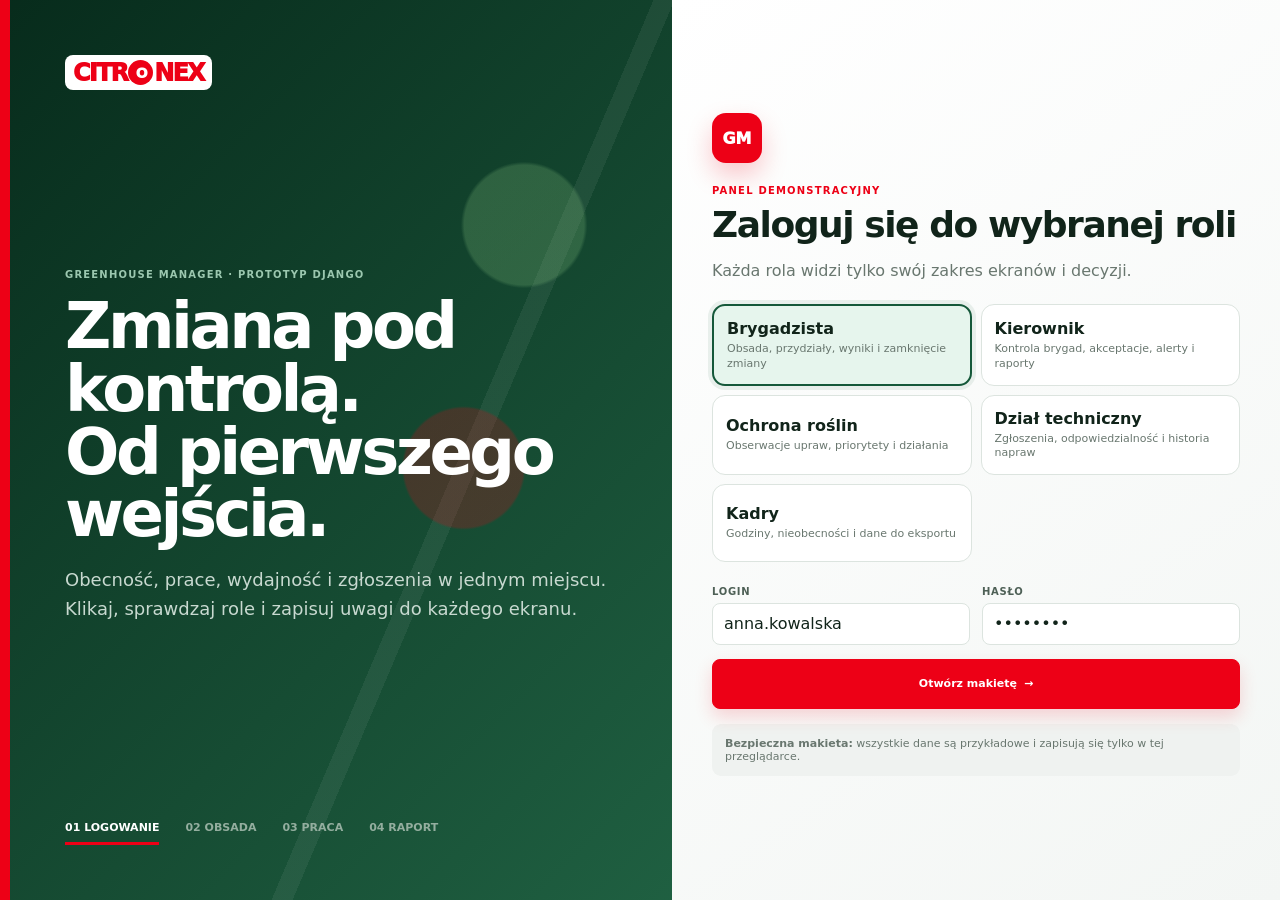
==== docs/index.html @ da749d0c "Create Django Greenhouse Manager prototype" ====
<!doctype html>
<html lang="pl">
<head>
  <meta charset="utf-8">
  <meta name="viewport" content="width=device-width, initial-scale=1">
  <meta name="description" content="Klikalna makieta aplikacji Greenhouse Manager przygotowana jako projekt Django.">
  <meta property="og:title" content="Greenhouse Manager · prototyp Django">
  <meta property="og:description" content="Klikalna makieta procesu zmiany">
  <meta property="og:image" content="og.png">
  <title>Greenhouse Manager · prototyp Django</title>
  <link rel="stylesheet" href="styles.css">
</head>
<body>
  <div id="prototype-app" data-initial-screen="login"></div>
  <noscript>Do obsługi klikalnej makiety potrzebny jest JavaScript.</noscript>
  <script src="app.js"></script>
</body>
</html>
---- docs/styles.css ----
:root{--red:#ed0016;--red2:#b90012;--green:#073522;--green2:#15583a;--mint:#e6f5ed;--cream:#f5f2eb;--white:#fff;--ink:#11241a;--muted:#69776f;--line:#dce4df;--amber:#efa61b;--blue:#3a7bd5;--shadow:0 18px 50px rgba(8,43,26,.12)}
*{box-sizing:border-box}html{background:var(--cream);scroll-behavior:smooth}body{margin:0;color:var(--ink);background:var(--cream);font-family:Inter,ui-sans-serif,system-ui,-apple-system,"Segoe UI",Arial,sans-serif}button,input,select,textarea{font:inherit}button{cursor:pointer}button:disabled{cursor:not-allowed;opacity:.45}a{color:inherit}.hidden{display:none!important}
.brand{display:flex;align-items:center;width:max-content;padding:5px 8px;color:var(--red);background:#fff;border-radius:8px;font-size:24px;font-weight:950;letter-spacing:-1.8px;line-height:1}.brand i{display:grid;place-items:center;width:25px;height:25px;margin:0 1px;color:#fff;background:var(--red);border-radius:50%;font-size:14px;font-style:normal}.kicker{display:block;color:var(--red);font-size:10px;font-weight:900;letter-spacing:.12em;text-transform:uppercase}.kicker.light{color:#9bc7af}.muted{color:var(--muted)}
.login{min-height:100vh;display:grid;grid-template-columns:1.05fr .95fr;background:#fff}.login-visual{position:relative;min-height:100vh;padding:55px 65px;display:flex;flex-direction:column;justify-content:space-between;overflow:hidden;color:#fff;background:linear-gradient(135deg,rgba(2,39,23,.98),rgba(12,82,49,.92))}.login-visual:before{content:"";position:absolute;inset:0;background:radial-gradient(circle at 78% 25%,rgba(149,211,138,.22) 0 7%,transparent 7.4%),radial-gradient(circle at 69% 52%,rgba(237,0,22,.22) 0 9%,transparent 9.4%),linear-gradient(113deg,transparent 62%,rgba(255,255,255,.06) 62% 64%,transparent 64%)}.login-visual:after{content:"";position:absolute;inset:0 auto 0 0;width:10px;background:var(--red)}.login-visual>*{position:relative}.login-copy h1{margin:15px 0 20px;font-size:clamp(50px,5vw,78px);line-height:.98;letter-spacing:-.055em}.login-copy p{max-width:650px;color:#c8d9d0;font-size:18px;line-height:1.6}.login-flow{display:flex;gap:26px;color:#94ae9f;font-size:11px;font-weight:800;text-transform:uppercase}.login-flow b{padding-bottom:8px;color:#fff;border-bottom:3px solid var(--red)}.login-form-side{display:grid;place-items:center;padding:40px;background:linear-gradient(145deg,#fff,#f3f6f4)}.login-card{width:min(660px,100%)}.app-mark{display:grid;place-items:center;width:50px;height:50px;margin-bottom:22px;color:#fff;background:var(--red);border-radius:14px;font-weight:950;box-shadow:0 12px 26px rgba(237,0,22,.22)}.login-card h2{margin:8px 0;font-size:36px;letter-spacing:-.04em}.role-grid{display:grid;grid-template-columns:1fr 1fr;gap:9px;margin:24px 0}.role-card{min-height:78px;padding:13px;text-align:left;color:var(--ink);background:#fff;border:1px solid var(--line);border-radius:13px}.role-card strong,.role-card small{display:block}.role-card small{margin-top:4px;color:var(--muted);font-size:11px;line-height:1.3}.role-card.selected{background:var(--mint);border:2px solid var(--green2);box-shadow:0 0 0 4px rgba(21,88,58,.08)}.credentials{display:grid;grid-template-columns:1fr 1fr;gap:12px}.demo-note{margin-top:15px;padding:13px;color:var(--muted);background:#eff2f0;border-radius:9px;font-size:11px}
.field{display:block}.field>span{display:block;margin-bottom:6px;color:#4e6056;font-size:10px;font-weight:850;letter-spacing:.07em;text-transform:uppercase}input,select,textarea{width:100%;min-height:42px;padding:0 11px;color:var(--ink);background:#fff;border:1px solid var(--line);border-radius:8px;outline:none}textarea{min-height:88px;padding-top:10px;resize:vertical}input:focus,select:focus,textarea:focus{border-color:var(--green2);box-shadow:0 0 0 3px rgba(21,88,58,.1)}.primary,.secondary,.ghost{min-height:40px;padding:0 15px;display:inline-flex;align-items:center;justify-content:center;gap:7px;border-radius:8px;font-size:11px;font-weight:850}.primary{color:#fff;background:var(--red);border:1px solid var(--red);box-shadow:0 8px 18px rgba(237,0,22,.16)}.primary:hover{background:var(--red2)}.secondary{color:var(--ink);background:#fff;border:1px solid var(--line)}.ghost{color:var(--ink);background:#f3f6f4;border:1px solid var(--line)}.wide{width:100%}.login-submit{min-height:50px;margin-top:14px}
.shell{min-height:100vh;display:grid;grid-template-columns:236px 1fr;padding-bottom:132px}.sidebar{position:fixed;z-index:20;inset:0 auto 0 0;width:236px;padding:27px 19px 20px;display:flex;flex-direction:column;color:#dceae3;background:var(--green)}.brand-sub{margin:7px 4px 27px;color:#81a38f;font-size:8px;font-weight:850;letter-spacing:.11em}.nav{display:flex;flex-direction:column;gap:4px}.nav button{width:100%;padding:11px 12px;display:flex;align-items:center;gap:11px;color:#d2e0d8;background:transparent;border:0;border-radius:8px;text-align:left;font-size:12px;font-weight:700}.nav button i{display:grid;place-items:center;width:22px;font-style:normal;font-size:15px}.nav button:hover{background:rgba(255,255,255,.07)}.nav button.active{color:#fff;background:var(--red);box-shadow:0 8px 20px rgba(237,0,22,.2)}.role-switch{margin-top:auto;padding-top:17px;border-top:1px solid rgba(255,255,255,.1)}.role-switch select{margin-top:7px;color:#fff;background:#174c34;border-color:#2a674d}.user{margin-top:12px;padding:8px 2px;display:grid;grid-template-columns:auto 1fr auto;gap:9px;align-items:center;color:#fff;background:transparent;border:0;text-align:left}.avatar{display:grid;place-items:center;width:32px;height:32px;color:#fff;background:var(--red);border-radius:9px;font-size:9px;font-weight:900}.user b,.user small{display:block}.user b{font-size:10px}.user small{margin-top:2px;color:#87a794;font-size:8px}.workspace{grid-column:2;min-width:0}.topbar{position:sticky;z-index:12;top:0;height:67px;padding:0 4vw;display:flex;align-items:center;justify-content:space-between;background:rgba(255,255,255,.95);border-bottom:1px solid var(--line);backdrop-filter:blur(12px)}.shift-info span,.shift-info b{display:block}.shift-info span{color:#849189;font-size:8px;font-weight:850;letter-spacing:.12em}.shift-info b{margin-top:3px;font-size:11px}.top-actions{display:flex;align-items:center;gap:10px}.review-toggle{padding:8px 10px;color:#174d34;background:#e5f3eb;border:1px solid #bdd8c9;border-radius:8px;font-size:10px;font-weight:800}.state-pill{padding:7px 10px;color:#176c48;background:#dff5e9;border-radius:999px;font-size:8px;font-weight:950}.state-pill.closed{color:#fff;background:var(--green)}.content{width:min(1240px,calc(100% - 7vw));margin:0 auto;padding:31px 0 42px}.page-head{min-height:86px;margin-bottom:22px;display:flex;align-items:flex-start;justify-content:space-between;gap:20px}.page-head h1{margin:6px 0 4px;font-size:32px;line-height:1.1;letter-spacing:-.04em}.page-head p{margin:0;color:var(--muted);font-size:13px}.head-action{margin-top:8px}.surface{background:#fff;border:1px solid var(--line);border-radius:14px;box-shadow:0 8px 24px rgba(15,53,34,.04)}
.hero{position:relative;min-height:230px;padding:33px;display:flex;align-items:center;justify-content:space-between;overflow:hidden;color:#fff;background:linear-gradient(115deg,#0a412b,#1b6341);border-radius:19px;box-shadow:var(--shadow)}.hero:before{content:"";position:absolute;inset:0;background:radial-gradient(circle at 83% 28%,rgba(144,205,132,.24) 0 6%,transparent 6.5%),radial-gradient(circle at 73% 57%,rgba(237,0,22,.18) 0 8%,transparent 8.5%),linear-gradient(112deg,transparent 60%,rgba(255,255,255,.06) 60% 63%,transparent 63%)}.hero>*{position:relative}.hero h2{margin:8px 0 4px;font-size:35px;line-height:1.05;letter-spacing:-.045em}.hero p{margin:0;color:#b6d1c2;font-size:12px}.hero-buttons{display:flex;gap:8px;margin-top:20px}.hero-score{width:210px;padding:23px;background:rgba(0,0,0,.2);border:1px solid rgba(255,255,255,.12);border-radius:15px}.hero-score span,.hero-score b,.hero-score small{display:block}.hero-score span,.hero-score small{color:#a4c0b1;font-size:8px}.hero-score b{margin:8px 0 3px;font-size:32px}.progress{height:5px;margin-top:16px;overflow:hidden;background:rgba(255,255,255,.15);border-radius:99px}.progress i{display:block;height:100%;background:var(--red);border-radius:99px}.metrics{display:grid;grid-template-columns:repeat(4,1fr);gap:12px;margin:15px 0}.metric{min-height:112px;padding:16px;display:flex;justify-content:space-between}.metric span,.metric b,.metric small{display:block}.metric span{color:#64736b;font-size:9px;font-weight:750}.metric b{margin:11px 0 3px;font-size:25px}.metric small{color:#8b9690;font-size:8px}.metric i{display:grid;place-items:center;width:33px;height:33px;color:var(--green2);background:var(--mint);border-radius:9px;font-style:normal;font-weight:900}.metric.red i{color:var(--red);background:#ffeaec}.metric.amber i{color:#a66900;background:#fff0d2}.metric.blue i{color:var(--blue);background:#e8f1ff}.two-col{display:grid;grid-template-columns:1.65fr 1fr;gap:14px}.card-pad{padding:21px}.card-pad h3{margin:5px 0 15px;font-size:17px}.quick-grid{display:grid;grid-template-columns:1fr 1fr;gap:8px}.quick-grid button{padding:12px;display:grid;grid-template-columns:auto 1fr auto;gap:9px;align-items:center;color:var(--ink);background:#fafcfb;border:1px solid var(--line);border-radius:9px;text-align:left}.quick-grid button:hover{background:var(--mint);border-color:#9fc5b0}.quick-grid i{display:grid;place-items:center;width:29px;height:29px;color:var(--red);background:#ffecef;border-radius:8px;font-style:normal}.quick-grid b,.quick-grid small{display:block}.quick-grid b{font-size:10px}.quick-grid small{margin-top:3px;color:var(--muted);font-size:8px}.events{display:flex;flex-direction:column}.event{padding:12px 0;display:flex;gap:9px;border-bottom:1px solid #edf1ef}.event:last-child{border:0}.dot{flex:0 0 auto;width:7px;height:7px;margin-top:4px;border-radius:50%;background:var(--green2)}.dot.red{background:var(--red)}.dot.amber{background:var(--amber)}.event b,.event small{display:block}.event b{font-size:10px}.event small{margin-top:3px;color:var(--muted);font-size:8px}
.warning,.success{margin-bottom:13px;padding:12px 14px;display:flex;align-items:center;gap:9px;border-radius:9px;font-size:11px}.warning{color:#7d3f00;background:#fff2dd;border:1px solid #f0d09b}.success{color:#155e3e;background:#e3f5eb;border:1px solid #b9dcc9}.warning i,.success i{display:grid;place-items:center;width:24px;height:24px;color:#fff;border-radius:50%;font-style:normal;font-weight:900}.warning i{background:var(--amber)}.success i{background:var(--green2)}.warning p,.success p{margin:0;flex:1}.toolbar{padding:13px;display:flex;justify-content:space-between;gap:14px;border-bottom:1px solid var(--line)}.tabs{display:flex;gap:5px}.tabs button{padding:8px 10px;color:#58675f;background:#f4f7f5;border:0;border-radius:7px;font-size:9px}.tabs button.active{color:#fff;background:var(--green)}.search{width:230px;min-height:35px}.table-wrap{overflow-x:auto}.table{min-width:790px}.tr{min-height:52px;padding:7px 13px;display:grid;grid-template-columns:1.35fr 1fr .7fr .7fr .65fr 1.1fr;gap:9px;align-items:center;border-bottom:1px solid #edf1ef;font-size:10px}.tr.head{min-height:36px;color:#7b8981;background:#f8faf9;font-size:7px;font-weight:900;letter-spacing:.07em;text-transform:uppercase}.tr.attention{background:#fff8ed}.tr input,.tr select{min-height:33px;padding:0 7px;font-size:9px}.person{display:flex;align-items:center;gap:8px;min-width:0}.person .avatar{flex:0 0 auto;width:29px;height:29px;color:#176d48;background:#dff2e8}.person b,.person small{display:block;white-space:nowrap;overflow:hidden;text-overflow:ellipsis}.person small{color:#829088;font-size:7px}.table-foot{padding:12px 13px;display:flex;align-items:center;justify-content:space-between;color:var(--muted);font-size:9px}
.compact{display:grid;grid-template-columns:repeat(4,1fr);margin-bottom:14px}.compact div{padding:13px 16px;border-right:1px solid var(--line)}.compact div:last-child{border:0}.compact span,.compact b{display:block}.compact span{color:#819088;font-size:8px}.compact b{margin-top:5px;font-size:13px}.task-grid,.ticket-grid{display:grid;grid-template-columns:repeat(3,1fr);gap:13px}.task,.ticket{min-height:250px;padding:17px}.task-top,.ticket-top{display:flex;align-items:center;justify-content:space-between}.chip{padding:5px 7px;color:#176d48;background:#e1f4ea;border-radius:999px;font-size:7px;font-weight:900;text-transform:uppercase}.chip.done{color:#2766a4;background:#e7f1ff}.task-top small,.ticket-top small{color:#7b8981;font-size:8px}.task h3,.ticket h3{margin:16px 0 3px;font-size:16px}.task>p,.ticket>p{margin:0;color:var(--muted);font-size:9px}.people{display:flex;align-items:center;margin:17px 0}.people .avatar{width:28px;height:28px;margin-right:-7px;color:#176d48;background:#dff2e8;border:3px solid #fff;border-radius:50%}.people small{margin-left:12px;color:var(--muted)}.task-result{margin-top:16px}.task-result>div:first-child{display:flex;justify-content:space-between;font-size:8px}.task-result .bar{height:5px;margin-top:7px;overflow:hidden;background:#e7ece9;border-radius:99px}.task-result .bar i{display:block;height:100%;background:var(--green2)}.task-actions{margin-top:18px;display:flex;justify-content:flex-end;gap:7px}.saved{margin-top:19px;color:var(--green2);font-size:9px;font-weight:850;text-align:right}
.product-hero{min-height:150px;padding:23px 60px;display:grid;grid-template-columns:1fr auto 1fr;align-items:center;gap:45px;color:#fff;background:linear-gradient(115deg,var(--green),#1c6541);border-radius:15px;text-align:center}.product-hero span,.product-hero b,.product-hero small{display:block}.product-hero span,.product-hero small{color:#a5c3b3;font-size:8px}.product-hero b{margin:6px 0 3px;font-size:26px}.ring{position:relative;width:92px;height:92px;display:grid;place-items:center;background:conic-gradient(#ff4051 0 88%,rgba(255,255,255,.17) 88%);border-radius:50%}.ring:before{content:"";position:absolute;width:68px;height:68px;background:#174d34;border-radius:50%}.ring b{position:relative;font-size:14px}.formulas{margin:14px 0;padding:17px;display:grid;grid-template-columns:1fr 1fr 1fr;gap:11px}.formula{padding:13px;background:#f3f8f5;border:1px solid #dde9e2;border-radius:9px}.formula span,.formula b,.formula small{display:block}.formula span{color:var(--green2);font-size:8px;font-weight:850}.formula b{margin:5px 0;font-size:13px}.formula small{color:var(--muted);font-size:7px}.ranking{padding:20px}.rank-row{min-height:55px;display:grid;grid-template-columns:32px 1.4fr 1fr 1.7fr 48px;gap:11px;align-items:center;border-top:1px solid #edf1ef;font-size:9px}.rank-row .bar{position:relative;height:6px;background:#e8edea;border-radius:99px}.rank-row .bar i{position:absolute;inset:0 auto 0 0;background:var(--green2);border-radius:99px}.rank-row>strong{padding:6px;color:#fff;background:var(--green2);border-radius:6px;text-align:center}
.crop-layout{display:grid;grid-template-columns:2fr .8fr;gap:14px}.crop-map,.crop-detail{padding:21px}.section-title{display:flex;align-items:flex-start;justify-content:space-between}.section-title h3{margin:5px 0 14px}.legend{color:#7b8981;font-size:7px}.rows{display:grid;grid-template-columns:repeat(6,1fr);gap:8px;padding:14px;background:#edf4f0;border-radius:12px}.row{aspect-ratio:1.25;display:flex;flex-direction:column;align-items:center;justify-content:center;color:#526158;background:#fff;border:1px solid #e0e7e3;border-radius:8px}.row small{margin-top:4px;font-size:7px}.row.medium{color:#8a5400;background:#fff7e7;border-color:#efd29a}.row.high{color:#a50011;background:#ffeff1;border-color:#efacb3}.row.selected{outline:3px solid rgba(21,88,58,.16);border-color:var(--green2)}.crop-detail h2{margin:6px 0 12px;font-size:42px}.crop-detail p{min-height:60px;color:var(--muted);font-size:10px;line-height:1.5}.severity{display:inline-block;padding:5px 7px;color:#a50011;background:#ffe5e8;border-radius:999px;font-size:7px;font-weight:900}.severity.medium{color:#895100;background:#ffefcf}.severity.watch{color:#716000;background:#fff7c9}
.ticket{border-top:4px solid var(--amber)}.ticket.critical{border-top-color:var(--red)}.ticket.high{border-top-color:#e67b00}.ticket-top span{color:#9c5900;font-size:7px;font-weight:900;text-transform:uppercase}.ticket.critical .ticket-top span{color:var(--red)}.ticket-owner{margin:22px 0 11px;display:flex;align-items:center;gap:8px}.ticket-owner .avatar{color:var(--green2);background:#dff2e8}.ticket-owner b,.ticket-owner small{display:block}.ticket-owner small{color:var(--muted);font-size:7px}.ticket-owner b{font-size:9px}.ticket select{min-height:36px;font-size:9px}.flow-note{margin-top:14px;padding:17px 20px;display:grid;grid-template-columns:auto 1fr auto auto 1fr;gap:12px;align-items:center;color:#fff;background:var(--green);border-radius:12px}.flow-note>i{display:grid;place-items:center;width:28px;height:28px;background:var(--red);border-radius:50%;font-style:normal;font-weight:900}.flow-note b,.flow-note small{display:block}.flow-note b{font-size:10px}.flow-note small{margin-top:2px;color:#9fbead;font-size:8px}.flow-note>span{color:#8cac9b}
.reports{display:grid;grid-template-columns:1.7fr 1fr;gap:14px}.breakdown,.report-types,.audit{padding:20px}.break-row{min-height:40px;display:grid;grid-template-columns:130px 1fr 62px;gap:11px;align-items:center;font-size:9px}.break-row .bar{height:7px;background:#e8edea;border-radius:99px;overflow:hidden}.break-row .bar i{display:block;height:100%;background:var(--green2)}.break-row b{text-align:right}.report-types button{width:100%;padding:10px;display:flex;gap:9px;color:var(--ink);background:transparent;border:0;border-radius:8px;text-align:left}.report-types button.active{color:#146843;background:#e3f5eb}.report-types b,.report-types small{display:block}.report-types b{font-size:9px}.report-types small{margin-top:2px;color:var(--muted);font-size:7px}.audit{margin-top:14px}.audit .tr{grid-template-columns:1fr 1fr 1fr 1.5fr;min-width:700px}
.journey{position:fixed;z-index:15;left:236px;right:0;bottom:72px;min-height:60px;padding:7px 3vw;display:grid;grid-template-columns:90px 1fr 90px;gap:14px;align-items:center;background:rgba(255,255,255,.97);border-top:1px solid var(--line);backdrop-filter:blur(12px)}.journey>button{color:#536259;background:transparent;border:0;font-size:9px;font-weight:850}.steps{display:flex;justify-content:center}.steps button{position:relative;flex:1;display:flex;flex-direction:column;align-items:center;color:#819088;background:transparent;border:0}.steps button:after{content:"";position:absolute;left:calc(50% + 13px);right:calc(-50% + 13px);top:10px;height:2px;background:#dce4df}.steps button:last-child:after{display:none}.steps i{position:relative;z-index:1;display:grid;place-items:center;width:22px;height:22px;background:#edf1ef;border-radius:50%;font-size:7px;font-style:normal}.steps small{margin-top:3px;font-size:7px}.steps button.done i{color:#fff;background:var(--green2)}.steps button.done:after{background:var(--green2)}.steps button.active{color:var(--red)}.steps button.active i{color:#fff;background:var(--red)}
.review-bar{position:fixed;z-index:30;left:0;right:0;bottom:0;min-height:72px;padding:9px 18px;display:grid;grid-template-columns:245px 1fr auto auto auto;gap:9px;align-items:center;color:#fff;background:#112a1d;box-shadow:0 -10px 30px rgba(5,28,16,.18)}.review-context{display:flex;gap:9px;align-items:center}.review-context i{color:#4bd08a;font-style:normal}.review-context b,.review-context small{display:block}.review-context b{font-size:10px}.review-context small{margin-top:2px;color:#8daa9a;font-size:7px}.review-bar input{min-height:38px;color:#fff;background:#1b3b29;border-color:#31543f}.review-bar input::placeholder{color:#87a494}.review-bar button{min-height:38px;padding:0 12px;border-radius:8px;font-size:9px;font-weight:850}.fit{color:#115736;background:#daf4e6;border:1px solid #91d8b4}.change{color:#7c4100;background:#ffecd1;border:1px solid #e4b970}.feedback-open{color:#fff;background:#31533f;border:1px solid #466b56}.feedback-open b{display:inline-grid;place-items:center;min-width:19px;height:19px;margin-left:4px;color:#fff;background:var(--red);border-radius:99px}
.modal-backdrop,.drawer-backdrop{position:fixed;z-index:60;inset:0;display:grid;place-items:center;padding:20px;background:rgba(3,24,14,.68);backdrop-filter:blur(4px)}.modal{width:min(560px,100%);padding:24px;background:#fff;border-radius:17px;box-shadow:0 30px 90px rgba(0,0,0,.28)}.modal-head{display:flex;align-items:flex-start;justify-content:space-between}.modal-head h2{margin:5px 0 0;font-size:24px;letter-spacing:-.035em}.icon-btn{display:grid;place-items:center;width:34px;height:34px;color:#56665d;background:#f1f4f2;border:1px solid var(--line);border-radius:9px;font-size:21px}.modal form{margin-top:20px;display:flex;flex-direction:column;gap:15px}.form-2{display:grid;grid-template-columns:1fr 1fr;gap:12px}.modal-actions{margin-top:5px;display:flex;justify-content:flex-end;gap:7px}.hint{padding:11px;display:flex;gap:9px;align-items:center;color:#225c40;background:#e7f5ed;border-radius:8px;font-size:10px}.checklist{margin:20px 0;display:flex;flex-direction:column;gap:7px}.check{padding:11px;display:grid;grid-template-columns:auto 1fr auto;gap:9px;align-items:center;background:#f6f9f7;border:1px solid var(--line);border-radius:8px}.check i{display:grid;place-items:center;width:25px;height:25px;color:#fff;background:var(--green2);border-radius:50%;font-style:normal;font-weight:900}.check.error i{background:var(--red)}.check b{font-size:10px}.check small{color:var(--muted);font-size:8px}.blocker{padding:13px;color:#8b0816;background:#ffeaec;border:1px solid #f2b0b7;border-radius:9px;font-size:10px}.ready{padding:13px;color:#155c3d;background:#e4f5ec;border:1px solid #b8dcc8;border-radius:9px;font-size:10px}.blocker p,.ready p{margin:4px 0 0}.drawer-backdrop{justify-items:end;padding:0}.drawer{width:min(460px,100%);height:100%;padding:26px;overflow:auto;background:#fff;box-shadow:-25px 0 80px rgba(0,0,0,.22)}.feedback-list{margin:20px 0;display:flex;flex-direction:column;gap:9px}.feedback-item{padding:13px;background:#f6f9f7;border:1px solid var(--line);border-radius:9px}.feedback-item span{display:inline-block;margin-bottom:7px;padding:4px 6px;border-radius:99px;font-size:7px;font-weight:900}.feedback-item span.ok{color:#176d48;background:#daf2e5}.feedback-item span.no{color:#8c4c00;background:#ffebcb}.feedback-item b,.feedback-item small{display:block}.feedback-item b{font-size:10px}.feedback-item small{margin-top:4px;color:var(--muted)}.empty{padding:40px 10px;color:var(--muted);text-align:center;font-size:10px}.toast{position:fixed;z-index:90;top:84px;right:20px;padding:11px 14px;display:flex;gap:8px;align-items:center;color:#fff;background:var(--green);border-radius:9px;box-shadow:var(--shadow);font-size:10px;font-weight:800;animation:toast .2s ease}.toast i{display:grid;place-items:center;width:21px;height:21px;color:var(--green);background:#71daa4;border-radius:50%;font-style:normal}@keyframes toast{from{opacity:0;transform:translateY(-7px)}}
@media(max-width:1080px){.shell{grid-template-columns:200px 1fr}.sidebar{width:200px}.journey{left:200px}.metrics{grid-template-columns:1fr 1fr}.task-grid,.ticket-grid{grid-template-columns:1fr 1fr}.review-bar{grid-template-columns:205px 1fr auto auto}.feedback-open{position:absolute;right:15px;top:-44px}.crop-layout{grid-template-columns:1fr}.rows{grid-template-columns:repeat(8,1fr)}}
@media(max-width:760px){.login{grid-template-columns:1fr}.login-visual{min-height:52vh;padding:32px 25px}.login-copy h1{font-size:44px}.login-form-side{padding:30px 20px}.role-grid,.credentials,.form-2{grid-template-columns:1fr}.login-flow{display:none}.shell{display:block;padding-bottom:165px}.sidebar{position:relative;width:100%;height:auto;padding:17px}.brand-sub{margin-bottom:12px}.nav{display:grid;grid-template-columns:1fr 1fr}.role-switch{margin-top:15px}.workspace{width:100%}.topbar{padding:0 16px}.shift-info{display:none}.content{width:calc(100% - 28px);padding-top:23px}.page-head{flex-direction:column}.hero{align-items:flex-start;flex-direction:column;gap:18px}.hero-score{width:100%}.metrics,.two-col,.task-grid,.ticket-grid,.reports,.formulas,.product-hero{grid-template-columns:1fr}.quick-grid{grid-template-columns:1fr}.compact{grid-template-columns:1fr 1fr}.rows{grid-template-columns:repeat(4,1fr)}.journey{display:none}.review-bar{left:7px;right:7px;bottom:7px;min-height:145px;padding:11px;grid-template-columns:1fr 1fr;border-radius:13px}.review-context,.review-bar input{grid-column:1/-1}.feedback-open{position:static}.flow-note{grid-template-columns:auto 1fr}.flow-note>span{display:none}.page-head h1{font-size:29px}}
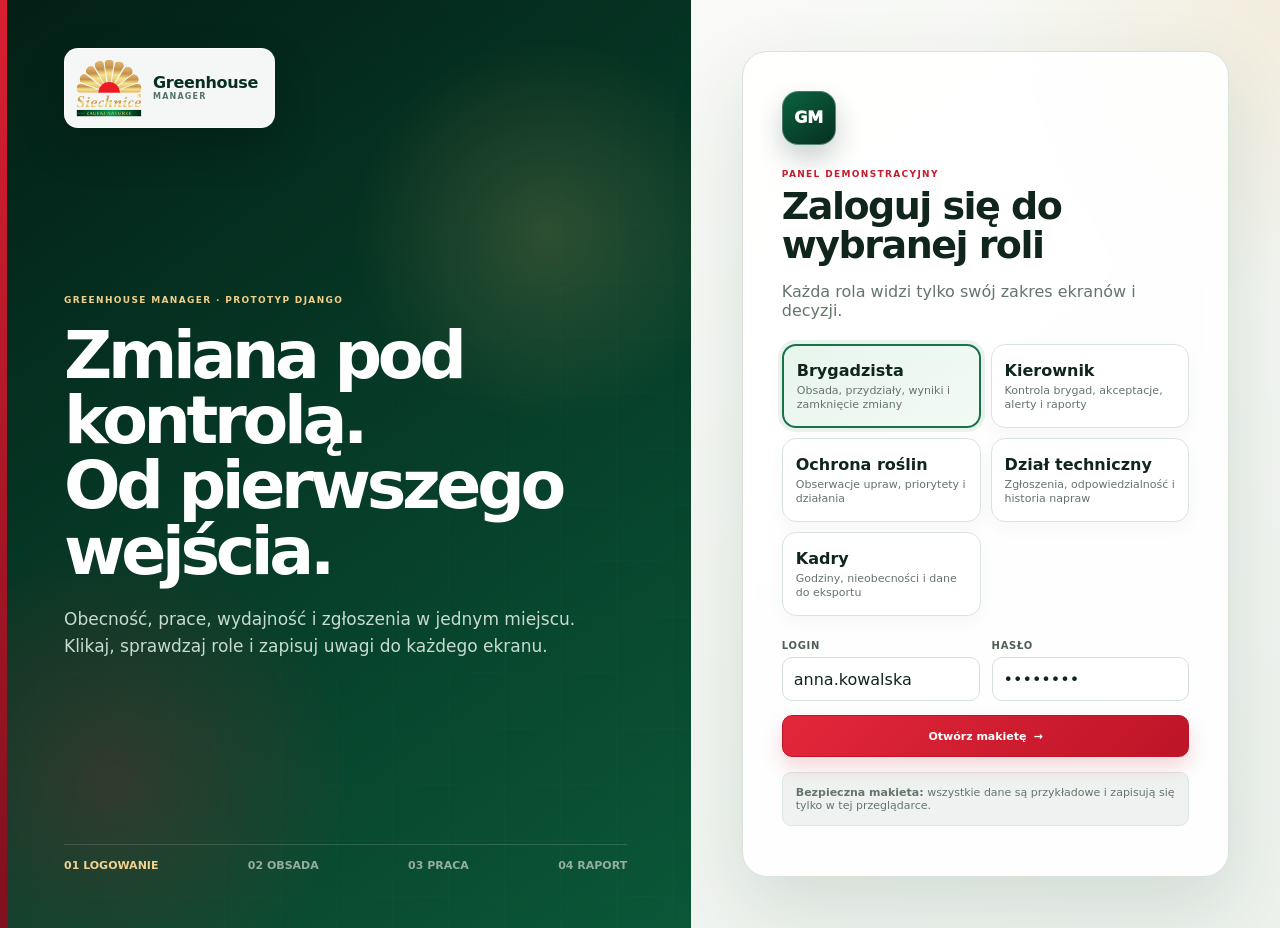
==== commit 357257a6: "Refresh visuals and add company logo" ====
--- a/docs/index.html
+++ b/docs/index.html
@@ -9,9 +9,12 @@
   <meta property="og:image" content="og.png">
   <title>Greenhouse Manager · prototyp Django</title>
   <link rel="stylesheet" href="styles.css">
+  <link rel="stylesheet" href="planning.css">
+  <link rel="stylesheet" href="visual-refresh.css">
+  <link rel="icon" href="brand-logo.svg" type="image/svg+xml">
 </head>
 <body>
-  <div id="prototype-app" data-initial-screen="login"></div>
+  <div id="prototype-app" data-initial-screen="login" data-assets-prefix="./"></div>
   <noscript>Do obsługi klikalnej makiety potrzebny jest JavaScript.</noscript>
   <script src="app.js"></script>
 </body>
--- a/docs/styles.css
+++ b/docs/styles.css
@@ -14,5 +14,21 @@
 .journey{position:fixed;z-index:15;left:236px;right:0;bottom:72px;min-height:60px;padding:7px 3vw;display:grid;grid-template-columns:90px 1fr 90px;gap:14px;align-items:center;background:rgba(255,255,255,.97);border-top:1px solid var(--line);backdrop-filter:blur(12px)}.journey>button{color:#536259;background:transparent;border:0;font-size:9px;font-weight:850}.steps{display:flex;justify-content:center}.steps button{position:relative;flex:1;display:flex;flex-direction:column;align-items:center;color:#819088;background:transparent;border:0}.steps button:after{content:"";position:absolute;left:calc(50% + 13px);right:calc(-50% + 13px);top:10px;height:2px;background:#dce4df}.steps button:last-child:after{display:none}.steps i{position:relative;z-index:1;display:grid;place-items:center;width:22px;height:22px;background:#edf1ef;border-radius:50%;font-size:7px;font-style:normal}.steps small{margin-top:3px;font-size:7px}.steps button.done i{color:#fff;background:var(--green2)}.steps button.done:after{background:var(--green2)}.steps button.active{color:var(--red)}.steps button.active i{color:#fff;background:var(--red)}
 .review-bar{position:fixed;z-index:30;left:0;right:0;bottom:0;min-height:72px;padding:9px 18px;display:grid;grid-template-columns:245px 1fr auto auto auto;gap:9px;align-items:center;color:#fff;background:#112a1d;box-shadow:0 -10px 30px rgba(5,28,16,.18)}.review-context{display:flex;gap:9px;align-items:center}.review-context i{color:#4bd08a;font-style:normal}.review-context b,.review-context small{display:block}.review-context b{font-size:10px}.review-context small{margin-top:2px;color:#8daa9a;font-size:7px}.review-bar input{min-height:38px;color:#fff;background:#1b3b29;border-color:#31543f}.review-bar input::placeholder{color:#87a494}.review-bar button{min-height:38px;padding:0 12px;border-radius:8px;font-size:9px;font-weight:850}.fit{color:#115736;background:#daf4e6;border:1px solid #91d8b4}.change{color:#7c4100;background:#ffecd1;border:1px solid #e4b970}.feedback-open{color:#fff;background:#31533f;border:1px solid #466b56}.feedback-open b{display:inline-grid;place-items:center;min-width:19px;height:19px;margin-left:4px;color:#fff;background:var(--red);border-radius:99px}
 .modal-backdrop,.drawer-backdrop{position:fixed;z-index:60;inset:0;display:grid;place-items:center;padding:20px;background:rgba(3,24,14,.68);backdrop-filter:blur(4px)}.modal{width:min(560px,100%);padding:24px;background:#fff;border-radius:17px;box-shadow:0 30px 90px rgba(0,0,0,.28)}.modal-head{display:flex;align-items:flex-start;justify-content:space-between}.modal-head h2{margin:5px 0 0;font-size:24px;letter-spacing:-.035em}.icon-btn{display:grid;place-items:center;width:34px;height:34px;color:#56665d;background:#f1f4f2;border:1px solid var(--line);border-radius:9px;font-size:21px}.modal form{margin-top:20px;display:flex;flex-direction:column;gap:15px}.form-2{display:grid;grid-template-columns:1fr 1fr;gap:12px}.modal-actions{margin-top:5px;display:flex;justify-content:flex-end;gap:7px}.hint{padding:11px;display:flex;gap:9px;align-items:center;color:#225c40;background:#e7f5ed;border-radius:8px;font-size:10px}.checklist{margin:20px 0;display:flex;flex-direction:column;gap:7px}.check{padding:11px;display:grid;grid-template-columns:auto 1fr auto;gap:9px;align-items:center;background:#f6f9f7;border:1px solid var(--line);border-radius:8px}.check i{display:grid;place-items:center;width:25px;height:25px;color:#fff;background:var(--green2);border-radius:50%;font-style:normal;font-weight:900}.check.error i{background:var(--red)}.check b{font-size:10px}.check small{color:var(--muted);font-size:8px}.blocker{padding:13px;color:#8b0816;background:#ffeaec;border:1px solid #f2b0b7;border-radius:9px;font-size:10px}.ready{padding:13px;color:#155c3d;background:#e4f5ec;border:1px solid #b8dcc8;border-radius:9px;font-size:10px}.blocker p,.ready p{margin:4px 0 0}.drawer-backdrop{justify-items:end;padding:0}.drawer{width:min(460px,100%);height:100%;padding:26px;overflow:auto;background:#fff;box-shadow:-25px 0 80px rgba(0,0,0,.22)}.feedback-list{margin:20px 0;display:flex;flex-direction:column;gap:9px}.feedback-item{padding:13px;background:#f6f9f7;border:1px solid var(--line);border-radius:9px}.feedback-item span{display:inline-block;margin-bottom:7px;padding:4px 6px;border-radius:99px;font-size:7px;font-weight:900}.feedback-item span.ok{color:#176d48;background:#daf2e5}.feedback-item span.no{color:#8c4c00;background:#ffebcb}.feedback-item b,.feedback-item small{display:block}.feedback-item b{font-size:10px}.feedback-item small{margin-top:4px;color:var(--muted)}.empty{padding:40px 10px;color:var(--muted);text-align:center;font-size:10px}.toast{position:fixed;z-index:90;top:84px;right:20px;padding:11px 14px;display:flex;gap:8px;align-items:center;color:#fff;background:var(--green);border-radius:9px;box-shadow:var(--shadow);font-size:10px;font-weight:800;animation:toast .2s ease}.toast i{display:grid;place-items:center;width:21px;height:21px;color:var(--green);background:#71daa4;border-radius:50%;font-style:normal}@keyframes toast{from{opacity:0;transform:translateY(-7px)}}
-@media(max-width:1080px){.shell{grid-template-columns:200px 1fr}.sidebar{width:200px}.journey{left:200px}.metrics{grid-template-columns:1fr 1fr}.task-grid,.ticket-grid{grid-template-columns:1fr 1fr}.review-bar{grid-template-columns:205px 1fr auto auto}.feedback-open{position:absolute;right:15px;top:-44px}.crop-layout{grid-template-columns:1fr}.rows{grid-template-columns:repeat(8,1fr)}}
-@media(max-width:760px){.login{grid-template-columns:1fr}.login-visual{min-height:52vh;padding:32px 25px}.login-copy h1{font-size:44px}.login-form-side{padding:30px 20px}.role-grid,.credentials,.form-2{grid-template-columns:1fr}.login-flow{display:none}.shell{display:block;padding-bottom:165px}.sidebar{position:relative;width:100%;height:auto;padding:17px}.brand-sub{margin-bottom:12px}.nav{display:grid;grid-template-columns:1fr 1fr}.role-switch{margin-top:15px}.workspace{width:100%}.topbar{padding:0 16px}.shift-info{display:none}.content{width:calc(100% - 28px);padding-top:23px}.page-head{flex-direction:column}.hero{align-items:flex-start;flex-direction:column;gap:18px}.hero-score{width:100%}.metrics,.two-col,.task-grid,.ticket-grid,.reports,.formulas,.product-hero{grid-template-columns:1fr}.quick-grid{grid-template-columns:1fr}.compact{grid-template-columns:1fr 1fr}.rows{grid-template-columns:repeat(4,1fr)}.journey{display:none}.review-bar{left:7px;right:7px;bottom:7px;min-height:145px;padding:11px;grid-template-columns:1fr 1fr;border-radius:13px}.review-context,.review-bar input{grid-column:1/-1}.feedback-open{position:static}.flow-note{grid-template-columns:auto 1fr}.flow-note>span{display:none}.page-head h1{font-size:29px}}
+.approval-strip{margin:14px 0;padding:15px 18px;display:flex;align-items:center;gap:14px;border-left:4px solid var(--amber)}.approval-strip h3{margin:5px 0 0;font-size:14px}.approval-item{margin-left:auto;padding-left:14px;display:flex;align-items:center;gap:10px;border-left:1px solid var(--line);font-size:9px}.approval-ready{margin-left:auto;color:var(--green2);font-size:10px;font-weight:850}.plan-board{display:flex;flex-direction:column;gap:9px}.plan-row{min-height:105px;padding:15px 17px;display:grid;grid-template-columns:125px 1.4fr 1fr 105px 88px;gap:16px;align-items:center;border-left:4px solid var(--green2)}.plan-row.shortage{border-left-color:var(--amber)}.plan-time b,.plan-time small,.plan-work small{display:block}.plan-time b{font-size:13px}.plan-time small{margin-top:5px;color:var(--muted);font-size:7px}.plan-work h3{margin:4px 0;font-size:14px}.plan-work small{color:var(--muted);font-size:8px}.staffing>div:first-child{display:flex;justify-content:space-between;font-size:8px}.staffing .bar,.material .bar{height:6px;margin-top:8px;overflow:hidden;background:#e6ede9;border-radius:99px}.staffing .bar i,.material .bar i{display:block;height:100%;background:var(--green2)}.plan-row.shortage .staffing .bar i,.material.low .bar i{background:var(--amber)}.plan-status{padding:6px 8px;color:#176d48;background:#e3f5eb;border-radius:999px;font-size:7px;font-weight:900;text-align:center}.plan-status.bad{color:#885100;background:#ffefd1}.logic-note{margin-top:14px;padding:14px 17px;display:flex;gap:12px;color:#d9e8df;background:var(--green);border-radius:11px;font-size:9px}.logic-note b{flex:0 0 auto;color:#fff}.team-table{overflow:auto}.team-head,.team-row{min-width:1040px;padding:11px 15px;display:grid;grid-template-columns:1.35fr .8fr 1.3fr .8fr .55fr .9fr 78px;gap:11px;align-items:center}.team-head{color:#7b8981;background:#f5f8f6;font-size:7px;font-weight:900;text-transform:uppercase}.team-row{min-height:62px;border-top:1px solid #edf1ef;font-size:9px}.availability{width:max-content;padding:5px 7px;color:#176d48;background:#e2f4ea;border-radius:99px;font-size:7px;font-weight:850}.availability.off{color:#756900;background:#fff3d6}.skill-list{display:flex;flex-wrap:wrap;gap:4px}.skill-list i{padding:4px 6px;color:#255942;background:#eef5f1;border-radius:5px;font-size:7px;font-style:normal;font-weight:750}.balance{font-weight:850}.document{color:#53655b}.document.warn{color:#a45f00;font-weight:850}.materials-grid{display:grid;grid-template-columns:repeat(4,1fr);gap:13px}.material{min-height:255px;padding:18px}.material.low{border-top:4px solid var(--amber)}.material-top{display:flex;align-items:center;justify-content:space-between}.material-icon{display:grid;place-items:center;width:34px;height:34px;color:var(--green2);background:var(--mint);border-radius:10px;font-size:17px}.stock-state{padding:5px 7px;color:#176d48;background:#e3f5eb;border-radius:99px;font-size:7px;font-weight:900}.material.low .stock-state{color:#8b5300;background:#fff0d3}.material h3{margin:17px 0 4px;font-size:15px}.material>small{color:var(--muted);font-size:7px}.material-value{margin-top:20px;display:flex;align-items:end;gap:5px}.material-value b{font-size:28px}.material-value span{margin-bottom:4px;color:var(--muted);font-size:9px}.material-value em{margin:0 0 4px auto;color:var(--muted);font-size:8px;font-style:normal}.material-actions{margin-top:20px;display:flex;justify-content:flex-end;gap:7px}.notification-button{position:relative;padding:8px 10px;display:flex;align-items:center;gap:6px;color:#475b50;background:#f3f6f4;border:1px solid var(--line);border-radius:8px;font-size:9px;font-weight:800}.notification-button>span{display:inline}.notification-button>b{display:grid;place-items:center;min-width:18px;height:18px;color:#fff;background:var(--red);border-radius:99px;font-size:7px}.drawer-summary{margin:20px 0 8px;padding:11px 0;display:flex;justify-content:space-between;border-bottom:1px solid var(--line);font-size:10px}.mini-link{margin-left:auto;padding:3px 5px;color:var(--green2);background:transparent;border:0;font-size:8px;font-weight:850}.notification-list{display:flex;flex-direction:column;gap:8px}.notification{padding:13px;display:grid;grid-template-columns:auto 1fr auto;gap:10px;align-items:start;background:#f4f8f6;border:1px solid #d9e7df;border-radius:10px}.notification.read{opacity:.55;background:#fff}.notification .dot{margin-top:3px}.notification .dot.green{background:var(--green2)}.notification b,.notification small{display:block}.notification b{font-size:10px}.notification small{margin-top:4px;color:var(--muted);font-size:8px;line-height:1.4}.employee-card{margin-top:20px;display:flex;flex-direction:column;gap:12px}.profile-line{padding:14px;display:grid;grid-template-columns:auto 1fr 1fr;gap:12px;align-items:center;background:#f3f8f5;border-radius:11px}.profile-line .avatar{width:44px;height:44px}.profile-line span,.profile-line b{display:block}.profile-line span,.profile-block>span{color:var(--muted);font-size:8px}.profile-line b{margin-top:4px;font-size:11px}.profile-block{padding:11px 0;border-bottom:1px solid var(--line)}.profile-block>b{display:block;margin-top:5px;font-size:11px}.detail-actions{display:flex;gap:7px}.sla{margin-top:13px;padding:9px;display:flex;justify-content:space-between;color:#516158;background:#f4f7f5;border-radius:7px;font-size:8px}.sla b{color:var(--ink)}.chip.paused{color:#8b5300;background:#fff0d3}
+.task-location{margin:13px 0;display:grid;grid-template-columns:1fr 1fr;gap:7px}.task-location>span{padding:8px 10px;background:#f3f7f5;border:1px solid #e1e9e4;border-radius:8px}.task-location small,.task-location b{display:block}.task-location small{color:var(--muted);font-size:7px}.task-location b{margin-top:3px;font-size:11px}.assigned-names{min-height:28px!important;padding:7px 9px;color:#526158!important;background:#f7f9f8;border-radius:7px;line-height:1.4!important}.modal-large{width:min(780px,100%);max-height:calc(100vh - 34px);overflow:auto}.form-3{display:grid;grid-template-columns:1fr 1fr 1fr;gap:12px}.employee-picker{margin:0;padding:12px;display:grid;grid-template-columns:1fr 1fr;gap:7px;border:1px solid var(--line);border-radius:11px}.employee-picker legend{padding:0 6px;color:#4e6056;font-size:9px;font-weight:850}.employee-picker label{padding:8px;display:grid;grid-template-columns:17px 29px 1fr;gap:8px;align-items:center;background:#f6f9f7;border:1px solid #e3eae6;border-radius:8px}.employee-picker input,.worker-result input[type=checkbox]{width:16px;min-height:16px;accent-color:var(--green2)}.employee-picker .avatar{width:29px;height:29px}.employee-picker b,.employee-picker small{display:block}.employee-picker b{font-size:9px}.employee-picker small{margin-top:2px;color:var(--muted);font-size:7px}.worker-results{border:1px solid var(--line);border-radius:11px;overflow:hidden}.worker-result-head,.worker-result{padding:8px 11px;display:grid;grid-template-columns:1.5fr .65fr .65fr;gap:10px;align-items:center}.worker-result-head{color:#7b8981;background:#f4f7f5;font-size:7px;font-weight:900;text-transform:uppercase}.worker-result{border-top:1px solid #e9eeeb}.worker-result label{display:grid;grid-template-columns:17px 29px 1fr;gap:8px;align-items:center}.worker-result .avatar{width:29px;height:29px}.worker-result label b{font-size:9px}.worker-result>input{min-height:35px;padding:7px;font-size:9px}.assignment-register{margin-bottom:14px;padding:19px}.assignment-register h3{margin:5px 0 13px}.assignment-entry{min-height:54px;padding:8px 0;display:grid;grid-template-columns:1.5fr .55fr .65fr .7fr .55fr;gap:10px;align-items:center;border-top:1px solid #edf1ef}.assignment-entry>span>small,.assignment-entry>span>b{display:block}.assignment-entry>span>small{color:var(--muted);font-size:7px}.assignment-entry>span>b{margin-top:3px;font-size:9px}
+.sidebar-title{display:block}.mobile-menu-button,.mobile-bottom-nav{display:none}
+.current-view-toggle{min-height:34px;padding:7px 10px;color:#5b6961;background:#fff;border:1px solid var(--line);border-radius:8px;font-size:9px;font-weight:850}.current-view-toggle.active{color:#176d48;background:#e3f5eb;border-color:#b8dcc8}.scope-strip{margin-bottom:14px;padding:12px 15px;display:flex;align-items:center;justify-content:space-between;gap:12px;color:#385346;background:#eef5f1;border:1px solid #d5e5dc;border-radius:11px}.scope-strip b{display:block;margin-top:4px;font-size:11px}.live-dot{flex:0 0 auto;color:#176d48;font-size:8px;font-weight:900}.facility-grid{margin:14px 0;display:grid;grid-template-columns:repeat(3,1fr);gap:12px}.facility{position:relative;min-height:205px;padding:16px}.facility>div{display:flex;justify-content:space-between;gap:8px}.facility>div>b{font-size:11px}.facility-state{position:absolute;top:43px;right:16px;padding:5px 7px;color:#176d48;background:#e3f5eb;border-radius:99px;font-size:7px;font-weight:900}.facility p{margin:13px 0 0;padding-top:10px;border-top:1px solid #edf1ef}.facility p small,.facility p b,.facility p span{display:block}.facility p small{color:var(--muted);font-size:7px}.facility p b,.facility p span{margin-top:4px;font-size:9px}.facility .nave-range b{font-size:14px}.facility.support{color:#fff;background:linear-gradient(135deg,var(--green),#1b6441);border:0}.facility.support p{border-color:rgba(255,255,255,.14)}.location-path{margin:10px 0!important;padding:9px 10px;color:#2f5943!important;background:#edf6f1;border-left:3px solid var(--green2);border-radius:6px;font-weight:750;line-height:1.45}.ticket-origin{margin:11px 0;display:grid;grid-template-columns:1fr 1fr;gap:7px}.ticket-origin>span{padding:8px;background:#f5f8f6;border:1px solid #e4ebe7;border-radius:7px}.ticket-origin small,.ticket-origin b{display:block}.ticket-origin small{color:var(--muted);font-size:7px}.ticket-origin b{margin-top:3px;font-size:9px}.location-form{display:grid;grid-template-columns:repeat(3,1fr);gap:12px;padding:13px;background:#f4f8f6;border:1px solid #dfe9e3;border-radius:11px}.sample-note{min-width:1040px;padding:11px 15px;color:#52675b;background:#edf6f1;border-bottom:1px solid #dce8e1;font-size:9px}.assignment-entry{grid-template-columns:1.35fr 1.25fr .55fr .65fr .5fr}.assignment-location b{line-height:1.35}.nave-range{background:#f5f9f7;border-radius:7px;padding:9px!important}
+.crop-stage-strip{margin-bottom:12px;display:grid;grid-template-columns:repeat(6,1fr);gap:8px}.crop-stage-strip button{min-height:82px;padding:11px;display:flex;flex-direction:column;align-items:flex-start;color:var(--ink);background:#fff;border:1px solid var(--line);border-radius:11px;text-align:left}.crop-stage-strip button:hover{background:#f1f7f3;border-color:#a9c9b7}.crop-stage-strip button.active{color:#fff;background:var(--green);border-color:var(--green);box-shadow:0 10px 24px rgba(7,53,34,.16)}.crop-stage-strip span,.crop-stage-strip b,.crop-stage-strip small{display:block}.crop-stage-strip span{color:var(--red);font-size:8px;font-weight:900;text-transform:uppercase}.crop-stage-strip button.active span{color:#ff8894}.crop-stage-strip b{margin-top:5px;font-size:10px}.crop-stage-strip small{margin-top:auto;color:#7c8b83;font-size:7px}.crop-stage-strip button.active small{color:#a9c6b6}.crop-toolbar{margin-bottom:13px;padding:14px 16px;display:grid;grid-template-columns:1fr 190px 1.25fr;gap:18px;align-items:center}.crop-toolbar>div:first-child>b{display:block;margin-top:4px;font-size:14px}.crop-toolbar .field>span{margin-bottom:4px}.crop-summary{display:grid;grid-template-columns:repeat(3,1fr);border-left:1px solid var(--line)}.crop-summary>span{padding:5px 14px;border-right:1px solid var(--line)}.crop-summary small,.crop-summary b{display:block}.crop-summary small{color:var(--muted);font-size:7px}.crop-summary b{margin-top:3px;font-size:17px}.crop-summary .danger b{color:var(--red)}.crop-layout{grid-template-columns:minmax(0,1.8fr) minmax(280px,.72fr);align-items:start}.crop-map{padding:20px;min-width:0}.crop-detail{position:sticky;top:83px;padding:20px}.crop-detail .location-path{min-height:0}.crop-detail h2{margin:11px 0 2px;font-size:23px}.selected-side{display:block;color:var(--muted);font-size:9px}.section-title{gap:18px}.legend{display:flex;flex-wrap:wrap;justify-content:flex-end;gap:9px;font-weight:800}.legend .clear{color:#6b7d73}.legend .watch{color:#9b7900}.legend .medium{color:#b85e00}.legend .high{color:var(--red)}.map-direction{margin-top:8px;padding:8px 10px;display:grid;grid-template-columns:1fr auto 1fr;gap:10px;color:#66776e;background:#f3f7f5;border-radius:7px;font-size:7px}.map-direction span:last-child{text-align:right}.crop-map-scroll{margin-top:9px;overflow-x:auto;padding-bottom:5px}.greenhouse-plan{min-width:830px;display:grid;grid-template-columns:1fr 62px 1fr;gap:9px;align-items:stretch}.greenhouse-half{padding:10px;background:#edf4f0;border:1px solid #dce8e1;border-radius:11px}.greenhouse-half>header{margin-bottom:9px;display:flex;align-items:center;justify-content:space-between}.greenhouse-half>header span{font-size:8px;font-weight:950}.greenhouse-half>header small{color:var(--muted);font-size:7px}.passage-grid{display:grid;grid-template-columns:repeat(5,1fr);gap:6px}.passage-column{padding:6px;background:#fff;border:1px solid #dce5e0;border-radius:8px}.passage-column>b{display:block;margin-bottom:5px;color:#53675c;font-size:7px;text-align:center}.passage-column>div{display:grid;grid-template-columns:1fr 1fr;gap:4px}.observation-cell{min-width:0;min-height:78px;padding:6px 3px;display:flex;flex-direction:column;align-items:center;justify-content:center;color:#37604a;background:#f5faf7;border:1px solid #cfe0d6;border-radius:7px}.observation-cell:hover{transform:translateY(-1px);box-shadow:0 6px 14px rgba(9,52,31,.1)}.observation-cell span,.observation-cell b,.observation-cell small{display:block}.observation-cell span{font-size:6px;font-weight:900;text-transform:uppercase}.observation-cell b{margin:6px 0 3px;font-size:16px}.observation-cell small{font-size:6px}.observation-cell.watch{color:#796100;background:#fff9d9;border-color:#eadc86}.observation-cell.medium{color:#945000;background:#fff0da;border-color:#efbf7d}.observation-cell.high{color:#a50011;background:#ffe5e8;border-color:#ed9aa3}.observation-cell.selected{outline:3px solid rgba(21,88,58,.22);border-color:var(--green2);box-shadow:0 0 0 2px #fff inset}.connector{display:flex;flex-direction:column;align-items:center;justify-content:center;color:#fff;background:repeating-linear-gradient(180deg,#164e35 0 16px,#1d5c40 16px 32px);border-radius:9px;text-align:center}.connector b{font-size:8px;letter-spacing:.1em;writing-mode:vertical-rl}.connector span{margin-top:8px;color:#a8c7b6;font-size:6px;writing-mode:vertical-rl}.map-help{margin-top:8px;color:var(--muted);font-size:8px}.observation-status{margin:14px 0 10px;display:flex;align-items:center;gap:7px}.status-chip{padding:5px 7px;color:#176d48;background:#e3f5eb;border-radius:99px;font-size:7px;font-weight:900}.status-chip.closed{color:#68756e;background:#e8ecea}.crop-detail .observation-copy{min-height:0;margin:8px 0 12px;line-height:1.55}.observation-origin{display:grid;grid-template-columns:1fr 1fr;gap:6px}.observation-origin>span{padding:8px;background:#f5f8f6;border:1px solid #e1e9e4;border-radius:7px}.observation-origin small,.observation-origin b{display:block}.observation-origin small{color:var(--muted);font-size:7px}.observation-origin b{margin-top:3px;font-size:8px;line-height:1.35}.crop-detail .detail-actions{margin-top:14px}.observation-register{margin-top:14px;padding:20px}.observation-list{margin-top:10px}.observation-list>button{width:100%;min-height:58px;padding:9px 6px;display:grid;grid-template-columns:10px 1.25fr 1fr 1fr 92px 20px;gap:10px;align-items:center;color:var(--ink);background:#fff;border:0;border-top:1px solid #e8eeea;text-align:left}.observation-list>button:hover{background:#f4f8f6}.observation-list span b,.observation-list span small{display:block}.observation-list span b{font-size:9px}.observation-list span small{margin-top:3px;color:var(--muted);font-size:7px}.observation-list em{padding:6px;color:#176d48;background:#e2f4ea;border-radius:99px;font-size:7px;font-style:normal;font-weight:850;text-align:center}.observation-list em.closed{color:#66756d;background:#e7ebe9}.observation-list strong{text-align:center}.severity-dot{width:7px;height:7px;border-radius:50%;background:#b9a000}.severity-dot.medium{background:#e67b00}.severity-dot.high{background:var(--red)}
+.ticket-overview{display:grid;grid-template-columns:repeat(4,1fr);gap:12px;margin-bottom:12px}.ticket-overview .metric{min-height:100px}.ticket-filter-bar{margin-bottom:12px;padding:10px 12px;display:flex;align-items:center;justify-content:space-between;gap:12px}.ticket-filters{display:flex;flex-wrap:wrap;gap:5px}.ticket-filters button{min-height:34px;padding:0 10px;color:#526158;background:#f3f6f4;border:1px solid transparent;border-radius:8px;font-size:9px;font-weight:850}.ticket-filters button b{display:inline-grid;place-items:center;min-width:20px;height:20px;margin-left:4px;background:#fff;border-radius:99px;font-size:7px}.ticket-filters button.active{color:#fff;background:var(--green);border-color:var(--green)}.ticket-filters button.active b{color:var(--green)}.ticket-filter-bar>span{display:flex;align-items:center;gap:6px;color:#52655b;font-size:8px;font-weight:850}.ticket-filter-bar>span i{width:7px;height:7px;background:#38b476;border-radius:50%}.ticket-workspace{display:grid;grid-template-columns:355px minmax(0,1fr);gap:13px;align-items:start}.ticket-queue{overflow:hidden}.ticket-queue>header{min-height:69px;padding:14px 16px;display:flex;align-items:center;justify-content:space-between;border-bottom:1px solid var(--line)}.ticket-queue>header h3{margin:4px 0 0;font-size:14px}.ticket-queue>header>b{display:grid;place-items:center;width:30px;height:30px;color:#fff;background:var(--green);border-radius:9px;font-size:11px}.ticket-queue-list{max-height:760px;overflow:auto}.ticket-queue-item{position:relative;width:100%;padding:14px 15px;color:var(--ink);background:#fff;border:0;border-left:4px solid #d6ded9;border-bottom:1px solid var(--line);text-align:left}.ticket-queue-item:hover{background:#f5f9f7}.ticket-queue-item.selected{background:#edf6f1;border-left-color:var(--green2)}.ticket-queue-item.priority-krytyczny{border-left-color:var(--red)}.ticket-queue-item.priority-wysoki{border-left-color:#e67b00}.queue-top,.queue-meta{display:flex;align-items:center;justify-content:space-between;gap:8px}.queue-top span{color:#a45300;font-size:7px;font-weight:900;text-transform:uppercase}.priority-krytyczny .queue-top span{color:var(--red)}.queue-top small{color:var(--muted);font-size:7px}.queue-title{display:block;margin:9px 0 3px;font-size:12px}.queue-place{display:block;margin-bottom:10px;color:var(--muted);font-size:7px}.queue-status{padding:4px 6px;color:#176d48;background:#e2f4ea;border-radius:99px;font-size:7px;font-weight:850}.queue-meta>small{color:var(--muted);font-size:7px}.queue-footer{margin-top:11px;padding-top:9px;display:grid;grid-template-columns:auto 1fr auto;gap:8px;align-items:center;border-top:1px solid #e3eae6}.queue-footer .avatar{width:27px;height:27px}.queue-footer small,.queue-footer b{display:block}.queue-footer small{color:var(--muted);font-size:6px}.queue-footer b{margin-top:2px;font-size:8px}.ticket-detail{padding:22px}.ticket-detail-head{display:flex;align-items:flex-start;justify-content:space-between;gap:20px}.ticket-badges{margin-bottom:9px;display:flex;gap:6px}.priority-badge{padding:5px 7px;color:#8b5200;background:#ffefd1;border-radius:99px;font-size:7px;font-weight:900;text-transform:uppercase}.priority-badge.priority-krytyczny{color:#fff;background:var(--red)}.priority-badge.priority-wysoki{color:#8b4300;background:#ffe6ca}.ticket-detail-head h2{margin:6px 0 0;font-size:24px;letter-spacing:-.035em}.sla-clock{min-width:110px;padding:12px;color:#fff;background:var(--green);border-radius:11px;text-align:center}.sla-clock span,.sla-clock b,.sla-clock small{display:block}.sla-clock span,.sla-clock small{color:#a9c6b6;font-size:7px}.sla-clock b{margin:4px 0;font-size:17px}.ticket-description{margin:12px 0;color:#52645a;font-size:10px;line-height:1.6}.ticket-impact{display:grid;grid-template-columns:1.4fr 1fr;gap:8px;margin-bottom:12px}.ticket-impact>span{padding:10px;background:#fff7e9;border:1px solid #efd7ad;border-radius:8px}.ticket-impact small,.ticket-impact b{display:block}.ticket-impact small{color:#8a6c39;font-size:7px}.ticket-impact b{margin-top:3px;font-size:9px}.ticket-source-flow{padding:13px;display:grid;grid-template-columns:1fr auto 1fr auto 1fr;gap:9px;align-items:center;background:#f3f8f5;border:1px solid #dce9e1;border-radius:10px}.ticket-source-flow>div{display:flex;align-items:center;gap:8px;min-width:0}.ticket-source-flow .avatar{flex:0 0 auto;width:30px;height:30px;color:#176d48;background:#dff2e8}.ticket-source-flow .avatar.reporter{color:#9a4e00;background:#ffead0}.ticket-source-flow .avatar.owner{color:#fff;background:var(--green)}.ticket-source-flow small,.ticket-source-flow b{display:block}.ticket-source-flow small{color:var(--muted);font-size:7px}.ticket-source-flow b{margin-top:2px;font-size:8px;white-space:nowrap;overflow:hidden;text-overflow:ellipsis}.ticket-source-flow em{color:#94a69c;font-style:normal}.ticket-progress{margin:16px 0;padding:13px 0;border-top:1px solid var(--line);border-bottom:1px solid var(--line)}.ticket-progress>div{margin-top:10px;display:grid;grid-template-columns:repeat(4,1fr)}.ticket-progress>div>span{position:relative;display:flex;flex-direction:column;align-items:center;color:#829087;text-align:center}.ticket-progress>div>span:after{content:"";position:absolute;z-index:0;top:11px;left:calc(50% + 13px);right:calc(-50% + 13px);height:2px;background:#dfe6e2}.ticket-progress>div>span:last-child:after{display:none}.ticket-progress i{position:relative;z-index:1;display:grid;place-items:center;width:23px;height:23px;background:#e9eeeb;border-radius:50%;font-size:7px;font-style:normal;font-weight:900}.ticket-progress b{margin-top:5px;font-size:7px}.ticket-progress span.done i{color:#fff;background:var(--green2)}.ticket-progress span.done:after{background:var(--green2)}.ticket-progress span.active{color:var(--red)}.ticket-progress span.active i{color:#fff;background:var(--red)}.ticket-assignment{display:grid;grid-template-columns:1fr auto;gap:15px;align-items:end}.ticket-assignment .field{min-width:250px}.ticket-assignment .field>b{display:block;padding:10px 0;font-size:10px}.ticket-detail-actions{display:flex;gap:7px}.role-note{display:block;max-width:300px;color:var(--muted);font-size:8px;text-align:right}.ticket-timeline{margin-top:18px;padding-top:15px;border-top:1px solid var(--line)}.timeline-entry{padding-top:12px;display:grid;grid-template-columns:18px 1fr;gap:7px}.timeline-entry>i{position:relative;color:var(--red);font-size:8px;font-style:normal;text-align:center}.timeline-entry>i:after{content:"";position:absolute;top:16px;bottom:-13px;left:8px;width:1px;background:#dce4df}.timeline-entry:last-child>i:after{display:none}.timeline-entry b,.timeline-entry small{display:block}.timeline-entry b{font-size:9px}.timeline-entry small{margin-top:2px;color:var(--muted);font-size:7px}.timeline-entry p{margin:4px 0 0;color:#526158;font-size:8px;line-height:1.45}
+@media(max-width:1080px){.shell{grid-template-columns:200px 1fr}.sidebar{width:200px}.journey{left:200px}.metrics{grid-template-columns:1fr 1fr}.task-grid,.ticket-grid,.materials-grid{grid-template-columns:1fr 1fr}.review-bar{grid-template-columns:205px 1fr auto auto}.feedback-open{position:absolute;right:15px;top:-44px}.crop-layout{grid-template-columns:1fr}.rows{grid-template-columns:repeat(8,1fr)}.plan-row{grid-template-columns:100px 1.2fr 1fr 90px}.plan-row>button{grid-column:4}.approval-strip{align-items:flex-start;flex-direction:column}.approval-item{width:100%;margin:0;padding:8px 0 0;border-left:0;border-top:1px solid var(--line);justify-content:space-between}}
+@media(max-width:900px){.login{grid-template-columns:1fr}.login-visual{min-height:52vh;padding:32px 25px}.login-copy h1{font-size:44px}.login-form-side{padding:30px 20px}.role-grid,.credentials,.form-2,.form-3,.employee-picker{grid-template-columns:1fr}.login-flow{display:none}.shell{display:block;padding-bottom:165px}.sidebar{position:relative;width:100%;height:auto;padding:17px}.brand-sub{margin-bottom:12px}.nav{display:grid;grid-template-columns:1fr 1fr}.role-switch{margin-top:15px}.workspace{width:100%}.topbar{padding:0 16px}.shift-info{display:none}.content{width:calc(100% - 28px);padding-top:23px}.page-head{flex-direction:column}.hero{align-items:flex-start;flex-direction:column;gap:18px}.hero-score{width:100%}.metrics,.two-col,.task-grid,.ticket-grid,.materials-grid,.reports,.formulas,.product-hero{grid-template-columns:1fr}.quick-grid{grid-template-columns:1fr}.compact{grid-template-columns:1fr 1fr}.rows{grid-template-columns:repeat(4,1fr)}.journey{display:none}.review-bar{left:7px;right:7px;bottom:7px;min-height:145px;padding:11px;grid-template-columns:1fr 1fr;border-radius:13px}.review-context,.review-bar input{grid-column:1/-1}.feedback-open{position:static}.flow-note{grid-template-columns:auto 1fr}.flow-note>span{display:none}.page-head h1{font-size:29px}.plan-row{grid-template-columns:1fr 1fr;gap:10px}.plan-work{grid-column:1/-1}.plan-row>button{grid-column:auto}.logic-note{flex-direction:column}.notification-button>span{display:none}.review-toggle{font-size:0}.review-toggle:first-letter{font-size:10px}.worker-result-head{display:none}.worker-result{grid-template-columns:1fr 1fr}.worker-result label{grid-column:1/-1}.assignment-entry{grid-template-columns:1fr 1fr}.assignment-entry .person{grid-column:1/-1}}
+@media(max-width:900px){html{scroll-padding-top:120px}body{padding-bottom:72px}.shell{padding-bottom:72px}.shell.reviewing{padding-bottom:250px}.shell .sidebar{position:sticky;z-index:45;top:0;width:100%;height:auto;min-height:58px;padding:10px 14px;background:var(--green);box-shadow:0 6px 22px rgba(2,30,17,.18)}.sidebar-title{display:flex;align-items:center;justify-content:space-between}.sidebar-title .brand{font-size:20px}.mobile-menu-button{min-width:72px;min-height:40px;padding:7px 10px;display:flex;align-items:center;justify-content:center;gap:7px;color:#fff;background:#174c34;border:1px solid #2d674e;border-radius:9px;font-size:10px;font-weight:850}.mobile-menu-button i{font-size:18px;font-style:normal}.sidebar .brand-sub,.sidebar .nav,.sidebar .role-switch,.sidebar .user{display:none}.mobile-menu-open .sidebar{max-height:100dvh;overflow:auto}.mobile-menu-open .sidebar .nav{margin-top:12px;display:grid;grid-template-columns:1fr 1fr;gap:5px}.mobile-menu-open .sidebar .role-switch{margin-top:12px;display:block}.mobile-menu-open .sidebar .user{display:grid}.sidebar .nav button{min-height:46px}.workspace .topbar{top:58px;height:54px;padding:0 12px}.workspace .content{width:calc(100% - 24px);padding:18px 0 28px}.top-actions{width:100%;justify-content:flex-end}.notification-button,.review-toggle{min-width:42px;min-height:40px;justify-content:center}.state-pill{min-height:32px;display:flex;align-items:center}.mobile-bottom-nav{position:fixed;z-index:44;left:8px;right:8px;bottom:7px;min-height:60px;padding:5px;display:grid;grid-template-columns:repeat(auto-fit,minmax(54px,1fr));gap:3px;background:rgba(255,255,255,.97);border:1px solid var(--line);border-radius:15px;box-shadow:0 12px 35px rgba(3,34,19,.2);backdrop-filter:blur(13px)}.mobile-bottom-nav button{min-height:48px;padding:4px 2px;display:flex;flex-direction:column;align-items:center;justify-content:center;gap:3px;color:#6f7e76;background:transparent;border:0;border-radius:10px;font-size:8px;font-weight:850}.mobile-bottom-nav button i{font-size:16px;font-style:normal}.mobile-bottom-nav button.active{color:#fff;background:var(--red)}.review-bar{bottom:75px}.page-head{min-height:0;margin-bottom:17px}.page-head h1{font-size:28px}.page-head p{font-size:12px;line-height:1.5}.head-action{width:100%;display:flex;flex-wrap:wrap;gap:7px}.head-action>button,.head-action>select{min-height:44px;flex:1}.primary,.secondary,.ghost{min-height:42px}.hero{min-height:0;padding:24px}.hero h2{font-size:30px}.hero-buttons,.task-actions,.detail-actions{width:100%}.hero-buttons button,.task-actions button,.detail-actions button{flex:1}.task,.ticket{min-height:0}.toolbar{align-items:stretch;flex-direction:column}.tabs{overflow-x:auto}.tabs button{min-height:40px;white-space:nowrap}.search{width:100%;min-height:44px}.table-foot{align-items:stretch;flex-direction:column;gap:10px}.table-foot button{width:100%}.rows{grid-template-columns:repeat(6,1fr)}.ranking{overflow:hidden}.rank-row{padding:9px 0;grid-template-columns:30px 1fr auto}.rank-row>.person{grid-column:2}.rank-row>b{grid-column:2;grid-row:2}.rank-row>.bar{grid-column:2/-1;grid-row:3}.rank-row>strong{grid-column:3;grid-row:1}.modal-backdrop{padding:0;align-items:stretch}.modal,.modal-large{width:100%;height:100dvh;max-height:none;padding:20px 16px;border-radius:0;overflow:auto}.modal-actions{position:sticky;bottom:-20px;margin:8px -16px -20px;padding:12px 16px;background:#fff;border-top:1px solid var(--line)}.modal-actions button{min-height:46px;flex:1}.drawer{width:100%;padding:20px 16px}.login-visual{min-height:300px;padding:28px 24px}.login-copy h1{font-size:40px}.login-form-side{padding:28px 18px}.login-card h2{font-size:30px}.role-card{min-height:72px}.toast{top:122px;left:12px;right:12px;justify-content:center}}
+@media(max-width:480px){.login-visual{min-height:270px}.login-copy h1{font-size:35px}.metrics{grid-template-columns:1fr 1fr}.metric{min-height:100px}.compact{grid-template-columns:1fr 1fr}.compact div{padding:11px}.rows{grid-template-columns:repeat(4,1fr)}.quick-grid{grid-template-columns:1fr}.plan-row{grid-template-columns:1fr}.plan-work,.plan-row>button{grid-column:1}.plan-status{text-align:left}.review-bar{min-height:172px}.reviewing .content{padding-bottom:30px}.notification{grid-template-columns:auto 1fr}.notification button{grid-column:2}.formulas{padding:13px}.worker-result{padding:10px}.topbar .state-pill{font-size:7px}}
+@media(max-width:900px){.mobile-menu-button,.notification-button,.review-toggle{min-height:44px}.modal .icon-btn{width:44px;height:44px}.modal input:not([type=checkbox]),.modal select,.modal textarea{min-height:46px}}
+@media(max-width:1080px){.facility-grid{grid-template-columns:1fr 1fr}}
+@media(max-width:1080px){.crop-stage-strip{grid-template-columns:repeat(3,1fr)}.crop-layout{grid-template-columns:1fr}.crop-detail{position:static}.observation-list>button{grid-template-columns:10px 1.2fr 1fr 92px 20px}.observation-list>button>span:nth-of-type(4){display:none}}
+@media(max-width:1080px){.ticket-overview{grid-template-columns:1fr 1fr}.ticket-workspace{grid-template-columns:1fr}.ticket-queue-list{max-height:none;display:grid;grid-template-columns:1fr 1fr}.ticket-queue-item{border-right:1px solid var(--line)}.ticket-detail{min-width:0}}
+@media(max-width:900px){.facility-grid,.location-form{grid-template-columns:1fr}.scope-strip{align-items:flex-start}.current-view-toggle{min-width:42px;min-height:40px;font-size:0}.current-view-toggle:first-letter{font-size:10px}.ticket-origin{grid-template-columns:1fr}.assignment-location{grid-column:1/-1}.sample-note{min-width:1040px}.crop-stage-strip{display:flex;overflow-x:auto;padding-bottom:4px}.crop-stage-strip button{flex:0 0 145px}.crop-toolbar{grid-template-columns:1fr}.crop-summary{border-left:0;border-top:1px solid var(--line);padding-top:10px}.section-title{align-items:flex-start;flex-direction:column}.legend{justify-content:flex-start}.greenhouse-plan{min-width:790px}.observation-register{padding:15px}.observation-list>button{grid-template-columns:9px 1fr 82px 18px}.observation-list>button>span:nth-of-type(3),.observation-list>button>span:nth-of-type(4){display:none}}
+@media(max-width:900px){.ticket-filter-bar{align-items:flex-start;flex-direction:column}.ticket-filters{width:100%;display:grid;grid-template-columns:1fr 1fr}.ticket-filters button{min-height:42px}.ticket-queue-list{grid-template-columns:1fr}.ticket-detail{padding:17px}.ticket-detail-head{flex-direction:column}.sla-clock{width:100%;display:grid;grid-template-columns:1fr 1fr 1fr;align-items:center}.sla-clock b{margin:0}.ticket-impact{grid-template-columns:1fr}.ticket-source-flow{grid-template-columns:1fr}.ticket-source-flow em{display:none}.ticket-source-flow>div{padding:6px 0;border-bottom:1px solid #dce7e1}.ticket-source-flow>div:last-child{border:0}.ticket-assignment{grid-template-columns:1fr}.ticket-assignment .field{min-width:0}.ticket-detail-actions{width:100%}.ticket-detail-actions button{flex:1}.role-note{max-width:none;text-align:left}}
+@media(max-width:480px){.facility-grid{grid-template-columns:1fr}.scope-strip{flex-direction:column}.current-view-toggle{padding:7px}.ticket-origin{grid-template-columns:1fr}.crop-map,.crop-detail{padding:15px}.crop-summary>span{padding:5px 9px}.map-direction{grid-template-columns:1fr 1fr}.map-direction>b{display:none}.observation-origin{grid-template-columns:1fr}.observation-list>button{grid-template-columns:8px 1fr 74px 16px}.observation-list em{padding:5px 3px}}
+@media(max-width:480px){.ticket-overview{grid-template-columns:1fr 1fr}.ticket-overview .metric{min-height:94px;padding:12px}.ticket-detail-head h2{font-size:21px}.ticket-progress b{font-size:6px}.ticket-detail-actions{flex-direction:column}.ticket-detail-actions button{width:100%}}
--- a/docs/planning.css
+++ b/docs/planning.css
@@ -0,0 +1,163 @@
+.plan-site-selector {
+  margin-bottom: 14px;
+  padding: 2px 1px 7px;
+  display: flex;
+  gap: 9px;
+  overflow-x: auto;
+  scroll-snap-type: x proximity;
+}
+
+.plan-site-selector button {
+  flex: 0 0 178px;
+  min-height: 112px;
+  padding: 12px;
+  display: flex;
+  flex-direction: column;
+  align-items: flex-start;
+  scroll-snap-align: start;
+  color: var(--ink);
+  background: #fff;
+  border: 1px solid var(--line);
+  border-radius: 12px;
+  text-align: left;
+  transition: .18s ease;
+}
+
+.plan-site-selector button:hover {
+  border-color: #a9c9b7;
+  transform: translateY(-1px);
+}
+
+.plan-site-selector button.active {
+  color: #fff;
+  background: var(--green);
+  border-color: var(--green);
+  box-shadow: 0 10px 22px rgba(7, 53, 34, .16);
+}
+
+.plan-site-selector span,
+.plan-site-selector b,
+.plan-site-selector small,
+.plan-site-selector em {
+  display: block;
+}
+
+.plan-site-selector span {
+  color: var(--red);
+  font-size: 7px;
+  font-weight: 950;
+  letter-spacing: .08em;
+}
+
+.plan-site-selector button.active span { color: #ff8894; }
+.plan-site-selector b { margin-top: 5px; font-size: 11px; }
+.plan-site-selector small { margin: 7px 0; color: #738178; font-size: 7px; line-height: 1.35; }
+.plan-site-selector button.active small { color: #b7cfc1; }
+
+.plan-site-selector em {
+  margin-top: auto;
+  padding: 5px 6px;
+  color: #176d48;
+  background: #e2f4ea;
+  border-radius: 99px;
+  font-size: 6px;
+  font-style: normal;
+  font-weight: 950;
+}
+
+.plan-site-selector em.draft,
+.state-pill.draft { color: #815000; background: #ffebc5; }
+.plan-site-selector button.active em.published { color: #d9f7e7; background: #277152; }
+.plan-site-selector button.active em.draft { color: #ffeabf; background: #755619; }
+
+.plan-card {
+  padding: 18px 19px;
+  border-left: 4px solid var(--green2);
+}
+
+.plan-card.shortage { border-left-color: var(--amber); }
+.plan-card.priority-wysoki { box-shadow: inset 0 3px 0 rgba(237, 0, 22, .75), 0 8px 24px rgba(15, 53, 34, .04); }
+
+.plan-card > header {
+  display: flex;
+  align-items: center;
+  justify-content: space-between;
+  gap: 12px;
+}
+
+.plan-card > header > div { display: flex; align-items: center; gap: 7px; }
+.plan-time-badge { padding: 7px 9px; color: #fff; background: var(--green); border-radius: 7px; font-size: 10px; font-weight: 900; }
+.priority-label { padding: 6px 8px; color: #53635a; background: #eef2ef; border-radius: 99px; font-size: 7px; font-weight: 900; text-transform: uppercase; }
+.priority-wysoki .priority-label { color: #a50011; background: #ffe5e8; }
+.priority-niski .priority-label { color: #176d48; background: #e3f5eb; }
+
+.plan-card-main {
+  margin: 13px 0 15px;
+  display: grid;
+  grid-template-columns: minmax(0, 1.45fr) minmax(270px, .8fr);
+  gap: 22px;
+  align-items: start;
+}
+
+.plan-card-main h3 { margin: 5px 0 6px; font-size: 18px; }
+.plan-card-main p { margin: 0; color: #53635a; font-size: 9px; line-height: 1.55; }
+.plan-ownership { display: grid; grid-template-columns: 1fr 1fr; gap: 7px; }
+
+.plan-ownership > span,
+.plan-target > span {
+  padding: 10px;
+  background: #f4f8f6;
+  border: 1px solid #e0e9e4;
+  border-radius: 8px;
+}
+
+.plan-ownership small,
+.plan-ownership b,
+.plan-target small,
+.plan-target b { display: block; }
+.plan-ownership small,
+.plan-target small { color: var(--muted); font-size: 7px; }
+.plan-ownership b,
+.plan-target b { margin-top: 4px; font-size: 9px; line-height: 1.35; }
+
+.plan-card > footer {
+  padding-top: 13px;
+  display: grid;
+  grid-template-columns: minmax(240px, .9fr) minmax(220px, .8fr) auto;
+  gap: 17px;
+  align-items: center;
+  border-top: 1px solid var(--line);
+}
+
+.plan-target { display: grid; grid-template-columns: 1fr 1fr; gap: 7px; }
+.plan-card-actions { display: flex; justify-content: flex-end; gap: 7px; }
+.plan-card-actions button { white-space: nowrap; }
+.empty { padding: 26px; text-align: center; }
+.empty p { color: var(--muted); font-size: 10px; }
+.empty button { margin-top: 8px; }
+
+@media (max-width: 1080px) {
+  .plan-card-main { grid-template-columns: 1fr; }
+  .plan-card > footer { grid-template-columns: 1fr 1fr; }
+  .plan-card-actions { grid-column: 1 / -1; }
+}
+
+@media (max-width: 900px) {
+  .plan-site-selector { margin-right: -12px; }
+  .plan-site-selector button { flex-basis: 156px; min-height: 105px; }
+  .plan-card { padding: 15px; }
+  .plan-card > footer { grid-template-columns: 1fr; }
+  .plan-card-actions { grid-column: auto; width: 100%; }
+  .plan-card-actions button { flex: 1; }
+  .plan-card-main { gap: 12px; }
+}
+
+@media (max-width: 480px) {
+  .plan-card > header { align-items: flex-start; flex-direction: column; }
+  .plan-card > header > div { width: 100%; justify-content: space-between; }
+  .plan-card .plan-status { text-align: center; }
+  .plan-ownership,
+  .plan-target { grid-template-columns: 1fr; }
+  .plan-card-actions { flex-direction: column; }
+  .plan-card-actions button { width: 100%; }
+}
--- a/docs/visual-refresh.css
+++ b/docs/visual-refresh.css
@@ -0,0 +1,313 @@
+:root {
+  --red: #d91f32;
+  --red2: #b71426;
+  --green: #062f21;
+  --green2: #16734a;
+  --mint: #e8f5ee;
+  --cream: #f2f4ef;
+  --ink: #10251b;
+  --muted: #65756c;
+  --line: #d9e4dd;
+  --shadow: 0 18px 46px rgba(6, 47, 33, .1);
+}
+
+html { background: var(--cream); }
+
+body {
+  background:
+    radial-gradient(circle at 84% 4%, rgba(22, 115, 74, .08), transparent 23rem),
+    linear-gradient(180deg, #f8f9f6 0, var(--cream) 34rem);
+}
+
+::selection { color: #fff; background: var(--green2); }
+
+.brand {
+  min-width: 0;
+  padding: 0;
+  display: inline-flex;
+  align-items: center;
+  gap: 11px;
+  color: #fff;
+  background: transparent;
+  border-radius: 0;
+  font-size: initial;
+  letter-spacing: normal;
+}
+
+.brand-logo {
+  width: 48px;
+  height: 42px;
+  display: block;
+  object-fit: contain;
+  filter: drop-shadow(0 6px 12px rgba(0, 0, 0, .18));
+}
+
+.brand-product b,
+.brand-product small { display: block; }
+.brand-product b { color: #fff; font-size: 13px; font-weight: 850; letter-spacing: -.02em; }
+.brand-product small { margin-top: 2px; color: #9ec0ad; font-size: 8px; font-weight: 800; letter-spacing: .15em; text-transform: uppercase; }
+
+.login {
+  grid-template-columns: minmax(0, 1.08fr) minmax(520px, .92fr);
+  background: #f4f6f2;
+}
+
+.login-visual {
+  padding: 48px clamp(36px, 5vw, 76px);
+  background:
+    radial-gradient(circle at 79% 25%, rgba(224, 183, 105, .18), transparent 12rem),
+    radial-gradient(circle at 16% 84%, rgba(217, 31, 50, .2), transparent 15rem),
+    linear-gradient(145deg, #031f16, #07422c 62%, #0b5738);
+}
+
+.login-visual::before {
+  opacity: .26;
+  background:
+    linear-gradient(rgba(255, 255, 255, .05) 1px, transparent 1px),
+    linear-gradient(90deg, rgba(255, 255, 255, .05) 1px, transparent 1px);
+  background-size: 56px 56px;
+  mask-image: linear-gradient(120deg, transparent 8%, #000 78%);
+}
+
+.login-visual::after { width: 7px; background: linear-gradient(var(--red), #7f101d); }
+
+.login-visual .brand {
+  padding: 10px 16px 10px 11px;
+  background: rgba(255, 255, 255, .96);
+  border: 1px solid rgba(255, 255, 255, .65);
+  border-radius: 14px;
+  box-shadow: 0 18px 45px rgba(0, 0, 0, .2);
+}
+
+.login-visual .brand-logo { width: 66px; height: 58px; filter: none; }
+.login-visual .brand-product b { color: var(--green); font-size: 16px; }
+.login-visual .brand-product small { color: #557466; }
+.login-copy { max-width: 760px; }
+.login-copy .kicker { color: #f0cf8b; }
+.login-copy h1 { margin: 18px 0 22px; max-width: 760px; font-size: clamp(48px, 5.2vw, 78px); letter-spacing: -.065em; }
+.login-copy p { max-width: 680px; color: #c7dbd0; font-size: 17px; }
+.login-flow { gap: 0; justify-content: space-between; border-top: 1px solid rgba(255, 255, 255, .14); }
+.login-flow b,
+.login-flow span { padding-top: 14px; }
+.login-flow b { border: 0; color: #f1d18e; }
+
+.login-form-side {
+  padding: clamp(24px, 4vw, 58px);
+  background:
+    radial-gradient(circle at 100% 0, rgba(224, 183, 105, .17), transparent 19rem),
+    linear-gradient(145deg, #f9faf7, #edf2ed);
+}
+
+.login-card {
+  width: min(650px, 100%);
+  padding: clamp(24px, 3vw, 40px);
+  background: rgba(255, 255, 255, .9);
+  border: 1px solid rgba(211, 224, 216, .9);
+  border-radius: 25px;
+  box-shadow: 0 30px 80px rgba(6, 47, 33, .12);
+  backdrop-filter: blur(16px);
+}
+
+.app-mark {
+  width: 54px;
+  height: 54px;
+  margin-bottom: 24px;
+  background: linear-gradient(145deg, #0b6340, var(--green));
+  border: 1px solid rgba(255, 255, 255, .3);
+  border-radius: 16px;
+  box-shadow: 0 13px 27px rgba(6, 47, 33, .22);
+}
+
+.login-card h2 { margin: 8px 0 10px; font-size: 38px; line-height: 1.05; }
+.role-grid { gap: 10px; }
+.role-card { min-height: 84px; border-radius: 14px; box-shadow: 0 6px 18px rgba(6, 47, 33, .035); transition: .18s ease; }
+.role-card:hover { border-color: #9dbfae; transform: translateY(-2px); box-shadow: 0 12px 24px rgba(6, 47, 33, .08); }
+.role-card.selected { background: linear-gradient(145deg, #e7f5ed, #f3faf6); border-color: var(--green2); box-shadow: 0 0 0 4px rgba(22, 115, 74, .09); }
+.demo-note { border: 1px solid #dce7e0; }
+
+.sidebar {
+  background:
+    linear-gradient(rgba(255, 255, 255, .025) 1px, transparent 1px),
+    linear-gradient(90deg, rgba(255, 255, 255, .025) 1px, transparent 1px),
+    linear-gradient(170deg, #052b1e, #073d29 72%, #0a4d33);
+  background-size: 35px 35px, 35px 35px, auto;
+  border-right: 1px solid rgba(255, 255, 255, .08);
+  box-shadow: 12px 0 35px rgba(5, 40, 27, .08);
+}
+
+.sidebar-title { min-height: 50px; }
+.sidebar .brand { min-height: 48px; }
+.sidebar .brand-logo { width: 44px; height: 39px; }
+.brand-sub { margin: 9px 3px 24px; color: #789d89; letter-spacing: .16em; }
+.nav { gap: 6px; }
+
+.nav button {
+  min-height: 44px;
+  padding: 9px 10px;
+  border: 1px solid transparent;
+  border-radius: 10px;
+  transition: background .16s ease, border-color .16s ease, transform .16s ease;
+}
+
+.nav button i {
+  width: 28px;
+  height: 28px;
+  color: #add0bd;
+  background: rgba(255, 255, 255, .07);
+  border-radius: 8px;
+  font-size: 14px;
+}
+
+.nav button:hover { background: rgba(255, 255, 255, .08); border-color: rgba(255, 255, 255, .08); transform: translateX(2px); }
+.nav button.active { background: linear-gradient(100deg, var(--red), #b81426); border-color: rgba(255, 255, 255, .12); box-shadow: 0 10px 24px rgba(136, 8, 25, .25); }
+.nav button.active i { color: #fff; background: rgba(255, 255, 255, .16); }
+.role-switch { border-top-color: rgba(255, 255, 255, .12); }
+.role-switch select { min-height: 44px; background: rgba(255, 255, 255, .08); border-color: rgba(255, 255, 255, .12); border-radius: 10px; }
+.user { padding: 10px; border: 1px solid rgba(255, 255, 255, .08); border-radius: 11px; background: rgba(0, 0, 0, .1); }
+
+.topbar {
+  height: 72px;
+  background: rgba(250, 251, 248, .9);
+  border-bottom-color: rgba(201, 216, 207, .82);
+  box-shadow: 0 8px 24px rgba(6, 47, 33, .035);
+}
+
+.content { width: min(1280px, calc(100% - 6vw)); padding-top: 36px; }
+.page-head { min-height: 91px; margin-bottom: 24px; }
+.page-head h1 { margin-top: 8px; font-size: 36px; letter-spacing: -.05em; }
+.page-head p { max-width: 780px; font-size: 13px; line-height: 1.5; }
+.kicker { color: #c51d2e; font-size: 9px; letter-spacing: .15em; }
+
+.surface {
+  border-color: rgba(211, 224, 216, .92);
+  border-radius: 16px;
+  box-shadow: 0 10px 30px rgba(6, 47, 33, .055);
+}
+
+.primary,
+.secondary,
+.ghost { min-height: 42px; border-radius: 10px; transition: transform .16s ease, box-shadow .16s ease, background .16s ease; }
+.primary { background: linear-gradient(135deg, #e4273b, #bd1427); border-color: #bd1427; box-shadow: 0 10px 20px rgba(190, 20, 40, .17); }
+.primary:hover { transform: translateY(-1px); box-shadow: 0 13px 25px rgba(190, 20, 40, .24); }
+.secondary:hover,
+.ghost:hover { transform: translateY(-1px); border-color: #aac7b7; box-shadow: 0 8px 18px rgba(6, 47, 33, .07); }
+
+input,
+select,
+textarea { min-height: 44px; border-radius: 10px; border-color: #d4e0d8; }
+input:focus,
+select:focus,
+textarea:focus { border-color: var(--green2); box-shadow: 0 0 0 4px rgba(22, 115, 74, .1); }
+
+.hero {
+  min-height: 245px;
+  padding: 38px;
+  background:
+    radial-gradient(circle at 84% 16%, rgba(227, 184, 105, .2), transparent 10rem),
+    linear-gradient(120deg, #063423, #0c5c3b 70%, #16734a);
+  border: 1px solid rgba(255, 255, 255, .12);
+  border-radius: 22px;
+  box-shadow: 0 24px 60px rgba(6, 47, 33, .18);
+}
+
+.hero::before {
+  opacity: .3;
+  background:
+    linear-gradient(rgba(255, 255, 255, .06) 1px, transparent 1px),
+    linear-gradient(90deg, rgba(255, 255, 255, .06) 1px, transparent 1px);
+  background-size: 42px 42px;
+  mask-image: linear-gradient(90deg, transparent 42%, #000);
+}
+
+.hero h2 { font-size: 39px; }
+.hero-score { padding: 25px; background: rgba(1, 27, 18, .35); border-radius: 17px; backdrop-filter: blur(9px); }
+.hero-score b { color: #fff; font-size: 36px; }
+.hero-score .progress i { background: linear-gradient(90deg, #f1c977, var(--red)); }
+
+.metrics { gap: 14px; margin: 17px 0; }
+.metric { min-height: 120px; padding: 18px; position: relative; overflow: hidden; transition: transform .17s ease, box-shadow .17s ease; }
+.metric::after { content: ""; position: absolute; inset: auto -20px -28px auto; width: 78px; height: 78px; background: var(--mint); border-radius: 50%; opacity: .6; }
+.metric:hover { transform: translateY(-2px); box-shadow: 0 16px 34px rgba(6, 47, 33, .09); }
+.metric > * { position: relative; z-index: 1; }
+.metric b { font-size: 28px; letter-spacing: -.04em; }
+.metric i { width: 38px; height: 38px; border-radius: 11px; }
+
+.card-pad { padding: 24px; }
+.quick-grid { gap: 10px; }
+.quick-grid button { min-height: 64px; padding: 13px; border-radius: 11px; transition: .17s ease; }
+.quick-grid button:hover { transform: translateY(-2px); box-shadow: 0 11px 22px rgba(6, 47, 33, .07); }
+.quick-grid i { width: 34px; height: 34px; border-radius: 10px; }
+
+.compact { overflow: hidden; }
+.compact div { padding: 15px 17px; background: linear-gradient(180deg, #fff, #fbfcfa); }
+.compact b { font-size: 14px; }
+.warning,
+.success { min-height: 54px; padding: 14px 16px; border-radius: 12px; }
+.toolbar { padding: 14px; background: rgba(248, 250, 247, .8); }
+.tabs button { min-height: 36px; border-radius: 9px; }
+.tr.head { background: #f1f5f2; }
+.tr:not(.head):hover { background: #f7faf8; }
+
+.task,
+.ticket,
+.material,
+.facility { transition: transform .17s ease, box-shadow .17s ease; }
+.task:hover,
+.ticket:hover,
+.material:hover,
+.facility:hover { transform: translateY(-2px); box-shadow: 0 17px 36px rgba(6, 47, 33, .09); }
+
+.modal-backdrop,
+.drawer-backdrop { background: rgba(2, 24, 16, .74); backdrop-filter: blur(7px); }
+.modal { border: 1px solid rgba(255, 255, 255, .6); border-radius: 21px; box-shadow: 0 34px 100px rgba(0, 0, 0, .31); }
+.modal-head { padding-bottom: 15px; border-bottom: 1px solid #e5ece7; }
+.drawer { box-shadow: -28px 0 90px rgba(0, 0, 0, .25); }
+.toast { padding: 13px 16px; border: 1px solid rgba(255, 255, 255, .12); border-radius: 12px; box-shadow: 0 18px 45px rgba(6, 47, 33, .22); }
+
+.plan-site-selector button { border-radius: 14px; box-shadow: 0 7px 20px rgba(6, 47, 33, .045); }
+.plan-site-selector button.active { background: linear-gradient(145deg, #062f21, #0b5b3a); box-shadow: 0 14px 30px rgba(6, 47, 33, .18); }
+.plan-card { border-radius: 17px; }
+.plan-time-badge { background: linear-gradient(135deg, #0b6742, var(--green)); }
+.logic-note { padding: 16px 18px; border-radius: 13px; background: linear-gradient(110deg, #052f21, #0b5136); }
+
+.mobile-bottom-nav { border-color: #d4e1d9; box-shadow: 0 16px 40px rgba(6, 47, 33, .18); }
+
+@media (max-width: 1080px) {
+  .login { grid-template-columns: 1fr 1fr; }
+  .login-copy h1 { font-size: 54px; }
+}
+
+@media (max-width: 900px) {
+  .login { grid-template-columns: 1fr; }
+  .login-visual { min-height: 360px; padding: 28px 24px; }
+  .login-visual .brand-logo { width: 54px; height: 48px; }
+  .login-copy h1 { margin: 12px 0; font-size: 42px; }
+  .login-copy p { font-size: 14px; }
+  .login-form-side { padding: 24px 16px; }
+  .login-card { padding: 25px 20px; border-radius: 20px; }
+  .shell .sidebar { background: linear-gradient(110deg, #052b1e, #0a5236); }
+  .sidebar-title { min-height: 46px; }
+  .sidebar .brand-logo { width: 39px; height: 35px; }
+  .sidebar .brand-product b { font-size: 12px; }
+  .workspace .topbar { background: rgba(250, 251, 248, .95); }
+  .workspace .content { padding-top: 22px; }
+  .page-head h1 { font-size: 30px; }
+  .hero { padding: 26px; border-radius: 18px; }
+  .hero h2 { font-size: 32px; }
+  .metric { min-height: 106px; }
+  .modal { border-radius: 0; }
+}
+
+@media (max-width: 480px) {
+  .login-visual { min-height: 330px; }
+  .login-copy h1 { font-size: 36px; }
+  .login-flow { display: none; }
+  .login-card h2 { font-size: 30px; }
+  .app-mark { width: 48px; height: 48px; }
+  .brand-product { display: none; }
+  .sidebar .brand-product { display: block; }
+  .page-head h1 { font-size: 28px; }
+  .metrics { gap: 9px; }
+  .metric { padding: 14px; }
+  .metric b { font-size: 23px; }
+}
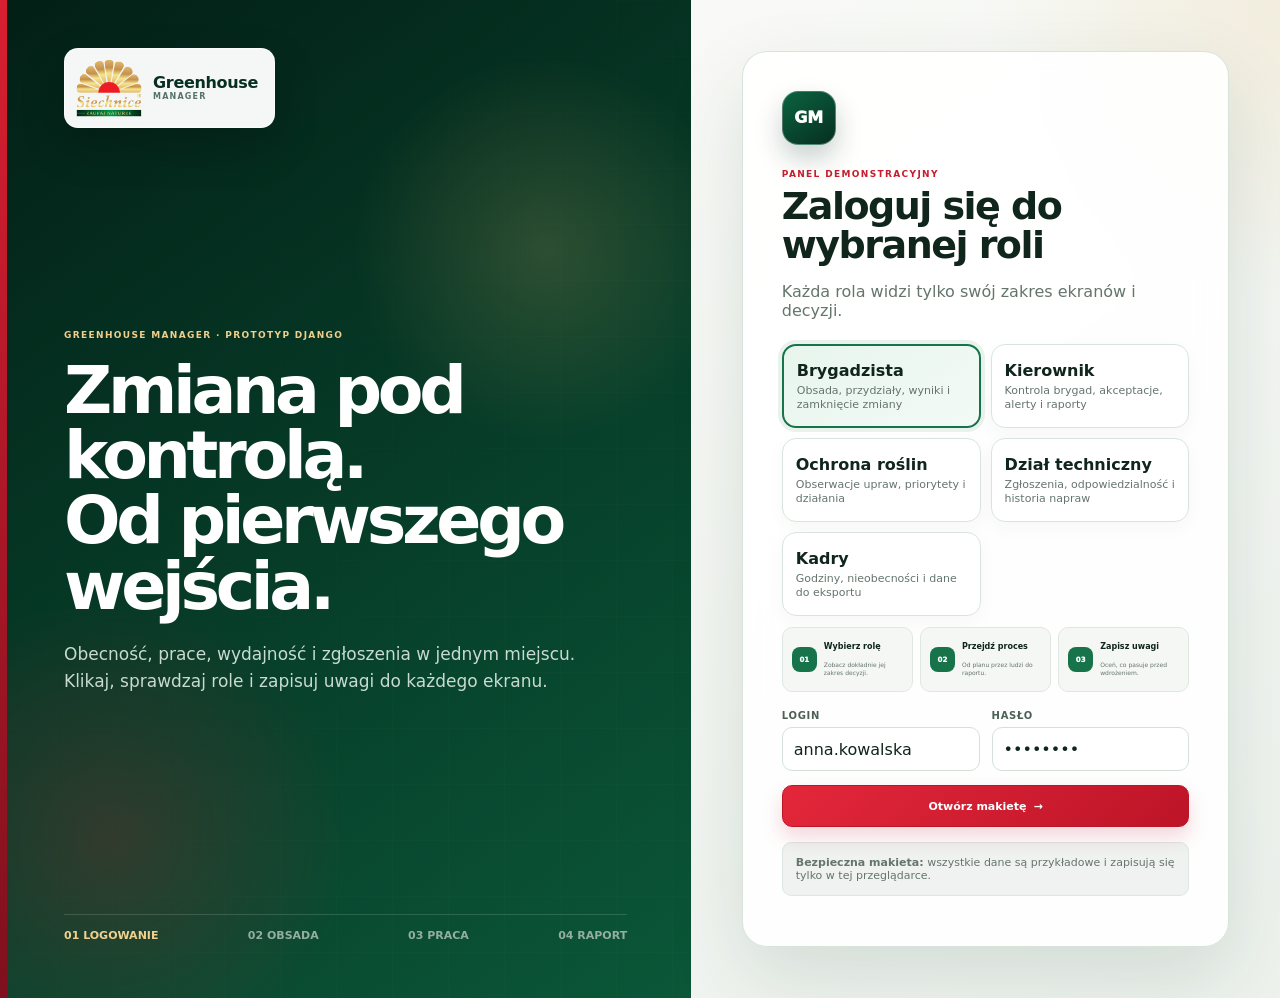
==== commit 5444004d: "Expand every operational module" ====
--- a/docs/index.html
+++ b/docs/index.html
@@ -11,11 +11,13 @@
   <link rel="stylesheet" href="styles.css">
   <link rel="stylesheet" href="planning.css">
   <link rel="stylesheet" href="visual-refresh.css">
+  <link rel="stylesheet" href="enhancements.css">
   <link rel="icon" href="brand-logo.svg" type="image/svg+xml">
 </head>
 <body>
   <div id="prototype-app" data-initial-screen="login" data-assets-prefix="./"></div>
   <noscript>Do obsługi klikalnej makiety potrzebny jest JavaScript.</noscript>
+  <script src="enhancements.js"></script>
   <script src="app.js"></script>
 </body>
 </html>
--- a/docs/enhancements.css
+++ b/docs/enhancements.css
@@ -0,0 +1,332 @@
+.operations-context {
+  margin: -5px 0 16px;
+  padding: 11px 12px;
+  display: grid;
+  grid-template-columns: minmax(170px, 1.1fr) 145px 205px minmax(185px, .9fr) minmax(210px, 1.2fr) auto;
+  gap: 9px;
+  align-items: end;
+  background: rgba(255, 255, 255, .9);
+  backdrop-filter: blur(14px);
+}
+
+.operations-context label > span,
+.context-fixed > span,
+.context-title small,
+.context-saved small {
+  display: block;
+  margin-bottom: 5px;
+  color: #7a8981;
+  font-size: 7px;
+  font-weight: 900;
+  letter-spacing: .1em;
+  text-transform: uppercase;
+}
+
+.operations-context input,
+.operations-context select { min-height: 38px; font-size: 9px; }
+
+.context-title,
+.context-saved {
+  min-height: 38px;
+  display: flex;
+  align-items: center;
+  gap: 9px;
+}
+
+.context-title > i {
+  width: 9px;
+  height: 9px;
+  background: #35b97b;
+  border: 3px solid #d8f3e5;
+  border-radius: 50%;
+  box-sizing: content-box;
+  box-shadow: 0 0 0 4px rgba(53, 185, 123, .08);
+}
+
+.context-title b,
+.context-saved b,
+.context-fixed b { display: block; font-size: 9px; }
+.context-fixed { min-height: 38px; padding: 7px 10px; background: #f3f7f4; border: 1px solid var(--line); border-radius: 10px; }
+.context-search { position: relative; }
+.context-search-count { position: absolute; right: 9px; bottom: 12px; color: var(--green2); font-size: 7px; font-weight: 900; }
+.context-search input { padding-right: 45px; }
+.context-saved { padding-left: 3px; white-space: nowrap; }
+.context-saved > i { display: grid; place-items: center; width: 27px; height: 27px; color: #176d48; background: #e2f4ea; border-radius: 9px; font-size: 9px; font-style: normal; font-weight: 950; }
+
+.module-upgrade {
+  margin-bottom: 17px;
+  padding: 20px;
+  position: relative;
+  overflow: hidden;
+  background:
+    radial-gradient(circle at 97% 0, rgba(226, 184, 104, .11), transparent 14rem),
+    linear-gradient(145deg, rgba(255, 255, 255, .98), rgba(247, 250, 247, .98));
+  border: 1px solid rgba(207, 221, 213, .92);
+  border-radius: 18px;
+  box-shadow: 0 13px 34px rgba(6, 47, 33, .065);
+}
+
+.module-upgrade::before {
+  content: "";
+  position: absolute;
+  inset: 0 auto 0 0;
+  width: 4px;
+  background: linear-gradient(var(--green2), #dbae58);
+}
+
+.planning-upgrade::before,
+.tasks-upgrade::before { background: linear-gradient(#0b7449, #46b77f); }
+.attendance-upgrade::before,
+.team-upgrade::before,
+.productivity-upgrade::before { background: linear-gradient(#2f6da9, #76aee1); }
+.crop-upgrade::before,
+.materials-upgrade::before { background: linear-gradient(#b06b09, #e8b44f); }
+.tickets-upgrade::before { background: linear-gradient(#d91f32, #f06c78); }
+.reports-upgrade::before { background: linear-gradient(#493888, #8978c4); }
+
+.upgrade-head {
+  display: flex;
+  align-items: flex-start;
+  justify-content: space-between;
+  gap: 22px;
+}
+
+.upgrade-head h2 { margin: 6px 0 4px; font-size: 20px; letter-spacing: -.035em; }
+.upgrade-head p { max-width: 700px; margin: 0; color: var(--muted); font-size: 9px; line-height: 1.55; }
+.upgrade-actions { display: flex; flex-wrap: wrap; justify-content: flex-end; gap: 7px; }
+.upgrade-actions button { white-space: nowrap; }
+
+.upgrade-metrics {
+  margin-top: 16px;
+  display: grid;
+  grid-template-columns: repeat(4, 1fr);
+  gap: 8px;
+}
+
+.upgrade-metric {
+  min-height: 86px;
+  padding: 12px 13px;
+  position: relative;
+  overflow: hidden;
+  background: #fff;
+  border: 1px solid #dfe8e2;
+  border-radius: 12px;
+}
+
+.upgrade-metric::after { content: ""; position: absolute; width: 45px; height: 45px; right: -16px; bottom: -17px; background: #dff3e8; border-radius: 50%; }
+.upgrade-metric.amber::after { background: #ffebc8; }
+.upgrade-metric.red::after { background: #ffe1e5; }
+.upgrade-metric.blue::after { background: #dfebfa; }
+.upgrade-metric > * { position: relative; z-index: 1; }
+.upgrade-metric span,
+.upgrade-metric b,
+.upgrade-metric small { display: block; }
+.upgrade-metric span { color: #687870; font-size: 7px; font-weight: 850; text-transform: uppercase; letter-spacing: .07em; }
+.upgrade-metric b { margin: 7px 0 2px; font-size: 20px; letter-spacing: -.04em; }
+.upgrade-metric small { color: #849088; font-size: 7px; line-height: 1.35; }
+.upgrade-metric.red b { color: #bd1427; }
+.upgrade-metric.amber b { color: #a35e00; }
+.upgrade-metric.blue b { color: #2f6da9; }
+
+.decision-lane,
+.sla-lane {
+  margin-top: 11px;
+  padding: 10px 12px;
+  display: grid;
+  grid-template-columns: 1fr auto 1fr auto 1fr;
+  gap: 10px;
+  align-items: center;
+  background: #f0f5f1;
+  border: 1px solid #dce7e0;
+  border-radius: 11px;
+}
+
+.decision-lane > span { display: grid; grid-template-columns: 9px 1fr; column-gap: 8px; }
+.decision-lane i { grid-row: 1 / 3; align-self: center; width: 8px; height: 8px; border-radius: 50%; }
+.decision-lane i.red { background: var(--red); }
+.decision-lane i.amber { background: var(--amber); }
+.decision-lane i.green { background: var(--green2); }
+.decision-lane b { font-size: 8px; }
+.decision-lane small { margin-top: 2px; color: var(--muted); font-size: 7px; }
+.decision-lane em,
+.sla-lane > i { color: #90a098; font-size: 10px; font-style: normal; }
+
+.publication-checklist,
+.report-readiness {
+  margin-top: 11px;
+  display: grid;
+  grid-template-columns: repeat(4, 1fr);
+  gap: 7px;
+}
+
+.publication-checklist > span,
+.report-readiness > span {
+  min-height: 55px;
+  padding: 9px;
+  display: grid;
+  grid-template-columns: 25px 1fr;
+  column-gap: 8px;
+  align-items: center;
+  background: #f5f7f5;
+  border: 1px solid #e1e7e3;
+  border-radius: 10px;
+}
+
+.publication-checklist i,
+.report-readiness i {
+  grid-row: 1 / 3;
+  display: grid;
+  place-items: center;
+  width: 25px;
+  height: 25px;
+  color: #78877f;
+  background: #e6ebe8;
+  border-radius: 8px;
+  font-size: 8px;
+  font-style: normal;
+  font-weight: 950;
+}
+
+.publication-checklist b,
+.report-readiness b { font-size: 8px; }
+.publication-checklist small,
+.report-readiness small { color: var(--muted); font-size: 7px; }
+.publication-checklist .done,
+.report-readiness .done { background: #eff8f3; border-color: #cbe5d7; }
+.publication-checklist .done i,
+.report-readiness .done i { color: #fff; background: var(--green2); }
+.publication-checklist .warn,
+.report-readiness .blocked { background: #fff8eb; border-color: #f0d49f; }
+.publication-checklist .warn i,
+.report-readiness .blocked i { color: #fff; background: var(--amber); }
+.report-readiness .blocked:first-child i { background: var(--red); }
+.inline-confirmation { margin-top: 9px; padding: 9px 11px; color: #176d48; background: #e7f5ed; border-radius: 9px; font-size: 8px; font-weight: 800; }
+
+.filter-row {
+  margin-top: 11px;
+  min-height: 48px;
+  padding: 8px 10px;
+  display: flex;
+  align-items: center;
+  gap: 10px;
+  background: #f2f6f3;
+  border: 1px solid #dce6e0;
+  border-radius: 11px;
+}
+
+.filter-row > span { flex: 0 0 auto; color: #68776f; font-size: 8px; font-weight: 900; text-transform: uppercase; letter-spacing: .06em; }
+.upgrade-segments { display: flex; flex-wrap: wrap; gap: 4px; }
+.upgrade-segments button { min-height: 30px; padding: 0 9px; color: #586960; background: #fff; border: 1px solid #dbe5df; border-radius: 8px; font-size: 8px; font-weight: 800; }
+.upgrade-segments button.active { color: #fff; background: var(--green); border-color: var(--green); box-shadow: 0 7px 15px rgba(6, 47, 33, .13); }
+.filter-result { margin-left: auto; color: var(--green2); font-size: 7px; font-weight: 850; }
+
+.sla-lane { grid-template-columns: 1fr auto 1fr auto 1fr auto 1fr; text-align: center; }
+.sla-lane > span { padding: 6px; }
+.sla-lane small,
+.sla-lane b { display: block; }
+.sla-lane small { color: #77867e; font-size: 6px; font-weight: 900; letter-spacing: .08em; }
+.sla-lane b { margin-top: 4px; font-size: 16px; }
+
+.forecast-list {
+  margin-top: 11px;
+  display: grid;
+  grid-template-columns: repeat(4, 1fr);
+  gap: 7px;
+}
+
+.forecast-list > span {
+  min-height: 58px;
+  padding: 9px;
+  display: grid;
+  grid-template-columns: 23px 1fr;
+  column-gap: 7px;
+  align-items: center;
+  background: #f4f8f5;
+  border: 1px solid #dfe8e2;
+  border-radius: 10px;
+}
+
+.forecast-list i { grid-row: 1 / 3; display: grid; place-items: center; width: 23px; height: 23px; color: #176d48; background: #dff3e8; border-radius: 7px; font-size: 8px; font-style: normal; font-weight: 950; }
+.forecast-list b { font-size: 8px; }
+.forecast-list small { color: var(--muted); font-size: 6px; line-height: 1.35; }
+.forecast-list .low { background: #fff7e9; border-color: #efd4a1; }
+.forecast-list .low i { color: #fff; background: var(--amber); }
+
+.login-capabilities {
+  margin: -13px 0 18px;
+  display: grid;
+  grid-template-columns: repeat(3, 1fr);
+  gap: 7px;
+}
+
+.login-capabilities > span {
+  min-height: 65px;
+  padding: 9px;
+  display: grid;
+  grid-template-columns: 25px 1fr;
+  column-gap: 7px;
+  align-items: center;
+  background: #f4f7f4;
+  border: 1px solid #dfe7e2;
+  border-radius: 10px;
+}
+
+.login-capabilities i { grid-row: 1 / 3; display: grid; place-items: center; width: 25px; height: 25px; color: #fff; background: var(--green2); border-radius: 8px; font-size: 7px; font-style: normal; font-weight: 950; }
+.login-capabilities b { font-size: 8px; }
+.login-capabilities small { color: var(--muted); font-size: 6px; line-height: 1.35; }
+
+[hidden] { display: none !important; }
+
+@media (max-width: 1200px) {
+  .operations-context { grid-template-columns: 1fr 140px 190px 1fr; }
+  .context-search { grid-column: 1 / 3; }
+  .context-saved { justify-self: end; }
+}
+
+@media (max-width: 1080px) {
+  .upgrade-metrics { grid-template-columns: 1fr 1fr; }
+  .forecast-list { grid-template-columns: 1fr 1fr; }
+}
+
+@media (max-width: 900px) {
+  .operations-context {
+    margin-top: 0;
+    padding: 12px;
+    display: grid;
+    grid-template-columns: 1fr 1fr;
+  }
+  .context-title { grid-column: 1 / -1; }
+  .context-search { grid-column: 1 / -1; }
+  .context-saved { display: none; }
+  .module-upgrade { padding: 16px; border-radius: 15px; }
+  .upgrade-head { flex-direction: column; gap: 13px; }
+  .upgrade-actions { width: 100%; justify-content: stretch; }
+  .upgrade-actions button { flex: 1; }
+  .upgrade-metrics { grid-template-columns: 1fr 1fr; }
+  .decision-lane { grid-template-columns: 1fr; }
+  .decision-lane em { display: none; }
+  .publication-checklist,
+  .report-readiness { grid-template-columns: 1fr 1fr; }
+  .filter-row { align-items: flex-start; flex-direction: column; }
+  .filter-result { margin-left: 0; }
+  .sla-lane { overflow-x: auto; grid-template-columns: repeat(7, minmax(42px, auto)); }
+}
+
+@media (max-width: 560px) {
+  .operations-context { grid-template-columns: 1fr; }
+  .context-title,
+  .context-search { grid-column: 1; }
+  .module-upgrade { margin-bottom: 13px; padding: 14px 13px; }
+  .upgrade-head h2 { font-size: 18px; }
+  .upgrade-actions { flex-direction: column; }
+  .upgrade-actions button { width: 100%; }
+  .upgrade-metrics { grid-template-columns: 1fr 1fr; gap: 6px; }
+  .upgrade-metric { min-height: 78px; padding: 10px; }
+  .upgrade-metric b { font-size: 18px; }
+  .publication-checklist,
+  .report-readiness,
+  .forecast-list { grid-template-columns: 1fr; }
+  .upgrade-segments { width: 100%; display: grid; grid-template-columns: 1fr 1fr; }
+  .upgrade-segments button { min-height: 38px; }
+  .login-capabilities { grid-template-columns: 1fr; }
+}
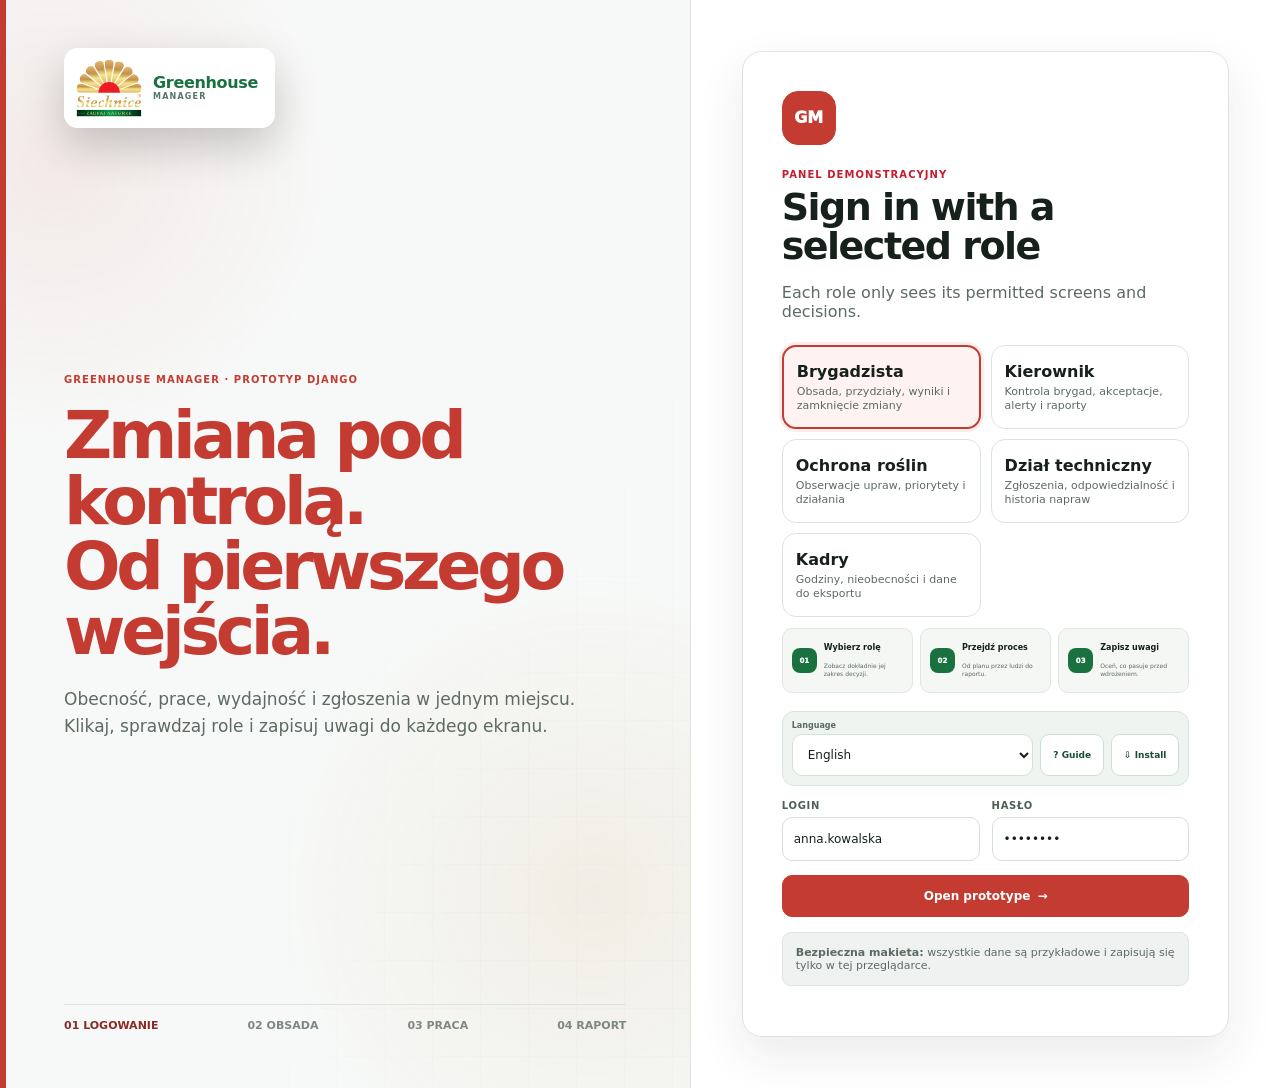
==== commit 72f61f47: "Add multilingual PWA onboarding features" ====
--- a/docs/index.html
+++ b/docs/index.html
@@ -2,22 +2,29 @@
 <html lang="pl">
 <head>
   <meta charset="utf-8">
-  <meta name="viewport" content="width=device-width, initial-scale=1">
+  <meta name="viewport" content="width=device-width, initial-scale=1, viewport-fit=cover">
   <meta name="description" content="Klikalna makieta aplikacji Greenhouse Manager przygotowana jako projekt Django.">
+  <meta name="theme-color" content="#0b4d34">
+  <meta name="application-name" content="Greenhouse Manager">
+  <meta name="apple-mobile-web-app-capable" content="yes">
+  <meta name="apple-mobile-web-app-status-bar-style" content="default">
   <meta property="og:title" content="Greenhouse Manager · prototyp Django">
   <meta property="og:description" content="Klikalna makieta procesu zmiany">
   <meta property="og:image" content="og.png">
   <title>Greenhouse Manager · prototyp Django</title>
+  <link rel="manifest" href="manifest.webmanifest">
   <link rel="stylesheet" href="styles.css">
   <link rel="stylesheet" href="planning.css">
   <link rel="stylesheet" href="visual-refresh.css">
   <link rel="stylesheet" href="enhancements.css">
+  <link rel="stylesheet" href="hydra-features.css">
   <link rel="icon" href="brand-logo.svg" type="image/svg+xml">
 </head>
 <body>
-  <div id="prototype-app" data-initial-screen="login" data-assets-prefix="./"></div>
+  <div id="prototype-app" data-initial-screen="login" data-assets-prefix="./" data-service-worker-url="./sw.js"></div>
   <noscript>Do obsługi klikalnej makiety potrzebny jest JavaScript.</noscript>
   <script src="enhancements.js"></script>
+  <script src="hydra-features.js"></script>
   <script src="app.js"></script>
 </body>
 </html>
--- a/docs/styles.css
+++ b/docs/styles.css
@@ -3,7 +3,7 @@
 .brand{display:flex;align-items:center;width:max-content;padding:5px 8px;color:var(--red);background:#fff;border-radius:8px;font-size:24px;font-weight:950;letter-spacing:-1.8px;line-height:1}.brand i{display:grid;place-items:center;width:25px;height:25px;margin:0 1px;color:#fff;background:var(--red);border-radius:50%;font-size:14px;font-style:normal}.kicker{display:block;color:var(--red);font-size:10px;font-weight:900;letter-spacing:.12em;text-transform:uppercase}.kicker.light{color:#9bc7af}.muted{color:var(--muted)}
 .login{min-height:100vh;display:grid;grid-template-columns:1.05fr .95fr;background:#fff}.login-visual{position:relative;min-height:100vh;padding:55px 65px;display:flex;flex-direction:column;justify-content:space-between;overflow:hidden;color:#fff;background:linear-gradient(135deg,rgba(2,39,23,.98),rgba(12,82,49,.92))}.login-visual:before{content:"";position:absolute;inset:0;background:radial-gradient(circle at 78% 25%,rgba(149,211,138,.22) 0 7%,transparent 7.4%),radial-gradient(circle at 69% 52%,rgba(237,0,22,.22) 0 9%,transparent 9.4%),linear-gradient(113deg,transparent 62%,rgba(255,255,255,.06) 62% 64%,transparent 64%)}.login-visual:after{content:"";position:absolute;inset:0 auto 0 0;width:10px;background:var(--red)}.login-visual>*{position:relative}.login-copy h1{margin:15px 0 20px;font-size:clamp(50px,5vw,78px);line-height:.98;letter-spacing:-.055em}.login-copy p{max-width:650px;color:#c8d9d0;font-size:18px;line-height:1.6}.login-flow{display:flex;gap:26px;color:#94ae9f;font-size:11px;font-weight:800;text-transform:uppercase}.login-flow b{padding-bottom:8px;color:#fff;border-bottom:3px solid var(--red)}.login-form-side{display:grid;place-items:center;padding:40px;background:linear-gradient(145deg,#fff,#f3f6f4)}.login-card{width:min(660px,100%)}.app-mark{display:grid;place-items:center;width:50px;height:50px;margin-bottom:22px;color:#fff;background:var(--red);border-radius:14px;font-weight:950;box-shadow:0 12px 26px rgba(237,0,22,.22)}.login-card h2{margin:8px 0;font-size:36px;letter-spacing:-.04em}.role-grid{display:grid;grid-template-columns:1fr 1fr;gap:9px;margin:24px 0}.role-card{min-height:78px;padding:13px;text-align:left;color:var(--ink);background:#fff;border:1px solid var(--line);border-radius:13px}.role-card strong,.role-card small{display:block}.role-card small{margin-top:4px;color:var(--muted);font-size:11px;line-height:1.3}.role-card.selected{background:var(--mint);border:2px solid var(--green2);box-shadow:0 0 0 4px rgba(21,88,58,.08)}.credentials{display:grid;grid-template-columns:1fr 1fr;gap:12px}.demo-note{margin-top:15px;padding:13px;color:var(--muted);background:#eff2f0;border-radius:9px;font-size:11px}
 .field{display:block}.field>span{display:block;margin-bottom:6px;color:#4e6056;font-size:10px;font-weight:850;letter-spacing:.07em;text-transform:uppercase}input,select,textarea{width:100%;min-height:42px;padding:0 11px;color:var(--ink);background:#fff;border:1px solid var(--line);border-radius:8px;outline:none}textarea{min-height:88px;padding-top:10px;resize:vertical}input:focus,select:focus,textarea:focus{border-color:var(--green2);box-shadow:0 0 0 3px rgba(21,88,58,.1)}.primary,.secondary,.ghost{min-height:40px;padding:0 15px;display:inline-flex;align-items:center;justify-content:center;gap:7px;border-radius:8px;font-size:11px;font-weight:850}.primary{color:#fff;background:var(--red);border:1px solid var(--red);box-shadow:0 8px 18px rgba(237,0,22,.16)}.primary:hover{background:var(--red2)}.secondary{color:var(--ink);background:#fff;border:1px solid var(--line)}.ghost{color:var(--ink);background:#f3f6f4;border:1px solid var(--line)}.wide{width:100%}.login-submit{min-height:50px;margin-top:14px}
-.shell{min-height:100vh;display:grid;grid-template-columns:236px 1fr;padding-bottom:132px}.sidebar{position:fixed;z-index:20;inset:0 auto 0 0;width:236px;padding:27px 19px 20px;display:flex;flex-direction:column;color:#dceae3;background:var(--green)}.brand-sub{margin:7px 4px 27px;color:#81a38f;font-size:8px;font-weight:850;letter-spacing:.11em}.nav{display:flex;flex-direction:column;gap:4px}.nav button{width:100%;padding:11px 12px;display:flex;align-items:center;gap:11px;color:#d2e0d8;background:transparent;border:0;border-radius:8px;text-align:left;font-size:12px;font-weight:700}.nav button i{display:grid;place-items:center;width:22px;font-style:normal;font-size:15px}.nav button:hover{background:rgba(255,255,255,.07)}.nav button.active{color:#fff;background:var(--red);box-shadow:0 8px 20px rgba(237,0,22,.2)}.role-switch{margin-top:auto;padding-top:17px;border-top:1px solid rgba(255,255,255,.1)}.role-switch select{margin-top:7px;color:#fff;background:#174c34;border-color:#2a674d}.user{margin-top:12px;padding:8px 2px;display:grid;grid-template-columns:auto 1fr auto;gap:9px;align-items:center;color:#fff;background:transparent;border:0;text-align:left}.avatar{display:grid;place-items:center;width:32px;height:32px;color:#fff;background:var(--red);border-radius:9px;font-size:9px;font-weight:900}.user b,.user small{display:block}.user b{font-size:10px}.user small{margin-top:2px;color:#87a794;font-size:8px}.workspace{grid-column:2;min-width:0}.topbar{position:sticky;z-index:12;top:0;height:67px;padding:0 4vw;display:flex;align-items:center;justify-content:space-between;background:rgba(255,255,255,.95);border-bottom:1px solid var(--line);backdrop-filter:blur(12px)}.shift-info span,.shift-info b{display:block}.shift-info span{color:#849189;font-size:8px;font-weight:850;letter-spacing:.12em}.shift-info b{margin-top:3px;font-size:11px}.top-actions{display:flex;align-items:center;gap:10px}.review-toggle{padding:8px 10px;color:#174d34;background:#e5f3eb;border:1px solid #bdd8c9;border-radius:8px;font-size:10px;font-weight:800}.state-pill{padding:7px 10px;color:#176c48;background:#dff5e9;border-radius:999px;font-size:8px;font-weight:950}.state-pill.closed{color:#fff;background:var(--green)}.content{width:min(1240px,calc(100% - 7vw));margin:0 auto;padding:31px 0 42px}.page-head{min-height:86px;margin-bottom:22px;display:flex;align-items:flex-start;justify-content:space-between;gap:20px}.page-head h1{margin:6px 0 4px;font-size:32px;line-height:1.1;letter-spacing:-.04em}.page-head p{margin:0;color:var(--muted);font-size:13px}.head-action{margin-top:8px}.surface{background:#fff;border:1px solid var(--line);border-radius:14px;box-shadow:0 8px 24px rgba(15,53,34,.04)}
+.shell{min-height:100vh;display:grid;grid-template-columns:236px 1fr;padding-bottom:32px}.sidebar{position:fixed;z-index:20;inset:0 auto 0 0;width:236px;padding:27px 19px 20px;display:flex;flex-direction:column;color:#dceae3;background:var(--green)}.brand-sub{margin:7px 4px 27px;color:#81a38f;font-size:8px;font-weight:850;letter-spacing:.11em}.nav{display:flex;flex-direction:column;gap:4px}.nav button{width:100%;padding:11px 12px;display:flex;align-items:center;gap:11px;color:#d2e0d8;background:transparent;border:0;border-radius:8px;text-align:left;font-size:12px;font-weight:700}.nav button i{display:grid;place-items:center;width:22px;font-style:normal;font-size:15px}.nav button:hover{background:rgba(255,255,255,.07)}.nav button.active{color:#fff;background:var(--red);box-shadow:0 8px 20px rgba(237,0,22,.2)}.role-switch{margin-top:auto;padding-top:17px;border-top:1px solid rgba(255,255,255,.1)}.role-switch select{margin-top:7px;color:#fff;background:#174c34;border-color:#2a674d}.user{margin-top:12px;padding:8px 2px;display:grid;grid-template-columns:auto 1fr auto;gap:9px;align-items:center;color:#fff;background:transparent;border:0;text-align:left}.avatar{display:grid;place-items:center;width:32px;height:32px;color:#fff;background:var(--red);border-radius:9px;font-size:9px;font-weight:900}.user b,.user small{display:block}.user b{font-size:10px}.user small{margin-top:2px;color:#87a794;font-size:8px}.workspace{grid-column:2;min-width:0}.topbar{position:sticky;z-index:12;top:0;height:67px;padding:0 4vw;display:flex;align-items:center;justify-content:space-between;background:rgba(255,255,255,.95);border-bottom:1px solid var(--line);backdrop-filter:blur(12px)}.shift-info span,.shift-info b{display:block}.shift-info span{color:#849189;font-size:8px;font-weight:850;letter-spacing:.12em}.shift-info b{margin-top:3px;font-size:11px}.top-actions{display:flex;align-items:center;gap:10px}.review-toggle{padding:8px 10px;color:#174d34;background:#e5f3eb;border:1px solid #bdd8c9;border-radius:8px;font-size:10px;font-weight:800}.state-pill{padding:7px 10px;color:#176c48;background:#dff5e9;border-radius:999px;font-size:8px;font-weight:950}.state-pill.closed{color:#fff;background:var(--green)}.content{width:min(1240px,calc(100% - 7vw));margin:0 auto;padding:31px 0 42px}.page-head{min-height:86px;margin-bottom:22px;display:flex;align-items:flex-start;justify-content:space-between;gap:20px}.page-head h1{margin:6px 0 4px;font-size:32px;line-height:1.1;letter-spacing:-.04em}.page-head p{margin:0;color:var(--muted);font-size:13px}.head-action{margin-top:8px}.surface{background:#fff;border:1px solid var(--line);border-radius:14px;box-shadow:0 8px 24px rgba(15,53,34,.04)}
 .hero{position:relative;min-height:230px;padding:33px;display:flex;align-items:center;justify-content:space-between;overflow:hidden;color:#fff;background:linear-gradient(115deg,#0a412b,#1b6341);border-radius:19px;box-shadow:var(--shadow)}.hero:before{content:"";position:absolute;inset:0;background:radial-gradient(circle at 83% 28%,rgba(144,205,132,.24) 0 6%,transparent 6.5%),radial-gradient(circle at 73% 57%,rgba(237,0,22,.18) 0 8%,transparent 8.5%),linear-gradient(112deg,transparent 60%,rgba(255,255,255,.06) 60% 63%,transparent 63%)}.hero>*{position:relative}.hero h2{margin:8px 0 4px;font-size:35px;line-height:1.05;letter-spacing:-.045em}.hero p{margin:0;color:#b6d1c2;font-size:12px}.hero-buttons{display:flex;gap:8px;margin-top:20px}.hero-score{width:210px;padding:23px;background:rgba(0,0,0,.2);border:1px solid rgba(255,255,255,.12);border-radius:15px}.hero-score span,.hero-score b,.hero-score small{display:block}.hero-score span,.hero-score small{color:#a4c0b1;font-size:8px}.hero-score b{margin:8px 0 3px;font-size:32px}.progress{height:5px;margin-top:16px;overflow:hidden;background:rgba(255,255,255,.15);border-radius:99px}.progress i{display:block;height:100%;background:var(--red);border-radius:99px}.metrics{display:grid;grid-template-columns:repeat(4,1fr);gap:12px;margin:15px 0}.metric{min-height:112px;padding:16px;display:flex;justify-content:space-between}.metric span,.metric b,.metric small{display:block}.metric span{color:#64736b;font-size:9px;font-weight:750}.metric b{margin:11px 0 3px;font-size:25px}.metric small{color:#8b9690;font-size:8px}.metric i{display:grid;place-items:center;width:33px;height:33px;color:var(--green2);background:var(--mint);border-radius:9px;font-style:normal;font-weight:900}.metric.red i{color:var(--red);background:#ffeaec}.metric.amber i{color:#a66900;background:#fff0d2}.metric.blue i{color:var(--blue);background:#e8f1ff}.two-col{display:grid;grid-template-columns:1.65fr 1fr;gap:14px}.card-pad{padding:21px}.card-pad h3{margin:5px 0 15px;font-size:17px}.quick-grid{display:grid;grid-template-columns:1fr 1fr;gap:8px}.quick-grid button{padding:12px;display:grid;grid-template-columns:auto 1fr auto;gap:9px;align-items:center;color:var(--ink);background:#fafcfb;border:1px solid var(--line);border-radius:9px;text-align:left}.quick-grid button:hover{background:var(--mint);border-color:#9fc5b0}.quick-grid i{display:grid;place-items:center;width:29px;height:29px;color:var(--red);background:#ffecef;border-radius:8px;font-style:normal}.quick-grid b,.quick-grid small{display:block}.quick-grid b{font-size:10px}.quick-grid small{margin-top:3px;color:var(--muted);font-size:8px}.events{display:flex;flex-direction:column}.event{padding:12px 0;display:flex;gap:9px;border-bottom:1px solid #edf1ef}.event:last-child{border:0}.dot{flex:0 0 auto;width:7px;height:7px;margin-top:4px;border-radius:50%;background:var(--green2)}.dot.red{background:var(--red)}.dot.amber{background:var(--amber)}.event b,.event small{display:block}.event b{font-size:10px}.event small{margin-top:3px;color:var(--muted);font-size:8px}
 .warning,.success{margin-bottom:13px;padding:12px 14px;display:flex;align-items:center;gap:9px;border-radius:9px;font-size:11px}.warning{color:#7d3f00;background:#fff2dd;border:1px solid #f0d09b}.success{color:#155e3e;background:#e3f5eb;border:1px solid #b9dcc9}.warning i,.success i{display:grid;place-items:center;width:24px;height:24px;color:#fff;border-radius:50%;font-style:normal;font-weight:900}.warning i{background:var(--amber)}.success i{background:var(--green2)}.warning p,.success p{margin:0;flex:1}.toolbar{padding:13px;display:flex;justify-content:space-between;gap:14px;border-bottom:1px solid var(--line)}.tabs{display:flex;gap:5px}.tabs button{padding:8px 10px;color:#58675f;background:#f4f7f5;border:0;border-radius:7px;font-size:9px}.tabs button.active{color:#fff;background:var(--green)}.search{width:230px;min-height:35px}.table-wrap{overflow-x:auto}.table{min-width:790px}.tr{min-height:52px;padding:7px 13px;display:grid;grid-template-columns:1.35fr 1fr .7fr .7fr .65fr 1.1fr;gap:9px;align-items:center;border-bottom:1px solid #edf1ef;font-size:10px}.tr.head{min-height:36px;color:#7b8981;background:#f8faf9;font-size:7px;font-weight:900;letter-spacing:.07em;text-transform:uppercase}.tr.attention{background:#fff8ed}.tr input,.tr select{min-height:33px;padding:0 7px;font-size:9px}.person{display:flex;align-items:center;gap:8px;min-width:0}.person .avatar{flex:0 0 auto;width:29px;height:29px;color:#176d48;background:#dff2e8}.person b,.person small{display:block;white-space:nowrap;overflow:hidden;text-overflow:ellipsis}.person small{color:#829088;font-size:7px}.table-foot{padding:12px 13px;display:flex;align-items:center;justify-content:space-between;color:var(--muted);font-size:9px}
 .compact{display:grid;grid-template-columns:repeat(4,1fr);margin-bottom:14px}.compact div{padding:13px 16px;border-right:1px solid var(--line)}.compact div:last-child{border:0}.compact span,.compact b{display:block}.compact span{color:#819088;font-size:8px}.compact b{margin-top:5px;font-size:13px}.task-grid,.ticket-grid{display:grid;grid-template-columns:repeat(3,1fr);gap:13px}.task,.ticket{min-height:250px;padding:17px}.task-top,.ticket-top{display:flex;align-items:center;justify-content:space-between}.chip{padding:5px 7px;color:#176d48;background:#e1f4ea;border-radius:999px;font-size:7px;font-weight:900;text-transform:uppercase}.chip.done{color:#2766a4;background:#e7f1ff}.task-top small,.ticket-top small{color:#7b8981;font-size:8px}.task h3,.ticket h3{margin:16px 0 3px;font-size:16px}.task>p,.ticket>p{margin:0;color:var(--muted);font-size:9px}.people{display:flex;align-items:center;margin:17px 0}.people .avatar{width:28px;height:28px;margin-right:-7px;color:#176d48;background:#dff2e8;border:3px solid #fff;border-radius:50%}.people small{margin-left:12px;color:var(--muted)}.task-result{margin-top:16px}.task-result>div:first-child{display:flex;justify-content:space-between;font-size:8px}.task-result .bar{height:5px;margin-top:7px;overflow:hidden;background:#e7ece9;border-radius:99px}.task-result .bar i{display:block;height:100%;background:var(--green2)}.task-actions{margin-top:18px;display:flex;justify-content:flex-end;gap:7px}.saved{margin-top:19px;color:var(--green2);font-size:9px;font-weight:850;text-align:right}
--- a/docs/enhancements.css
+++ b/docs/enhancements.css
@@ -52,6 +52,101 @@
 .context-search input { padding-right: 45px; }
 .context-saved { padding-left: 3px; white-space: nowrap; }
 .context-saved > i { display: grid; place-items: center; width: 27px; height: 27px; color: #176d48; background: #e2f4ea; border-radius: 9px; font-size: 9px; font-style: normal; font-weight: 950; }
+
+.role-focus-panel {
+  margin-bottom: 14px;
+  padding: 13px 15px;
+  display: grid;
+  grid-template-columns: minmax(280px, 1.4fr) minmax(320px, 1.25fr) minmax(240px, .9fr);
+  gap: 14px;
+  align-items: center;
+  color: #dcece3;
+  background: linear-gradient(115deg, #052f21, #0a4c33);
+  border: 1px solid rgba(255, 255, 255, .1);
+  border-radius: 15px;
+  box-shadow: 0 14px 34px rgba(6, 47, 33, .13);
+}
+
+.role-focus-title { display: grid; grid-template-columns: 39px 1fr; gap: 10px; align-items: center; }
+.role-focus-title > i { display: grid; place-items: center; width: 39px; height: 39px; color: #fff; background: linear-gradient(145deg, var(--red), #ac1223); border: 1px solid rgba(255, 255, 255, .18); border-radius: 11px; font-size: 9px; font-style: normal; font-weight: 950; }
+.role-focus-title small,
+.role-focus-title b,
+.role-focus-title p { display: block; }
+.role-focus-title small { color: #8fb6a1; font-size: 6px; font-weight: 900; letter-spacing: .11em; }
+.role-focus-title b { margin-top: 3px; color: #fff; font-size: 11px; }
+.role-focus-title p { margin: 3px 0 0; color: #a9c7b7; font-size: 7px; line-height: 1.4; }
+.role-rights { display: flex; flex-wrap: wrap; gap: 5px; }
+.role-rights span { padding: 6px 8px; color: #dff7ea; background: rgba(54, 169, 110, .16); border: 1px solid rgba(101, 207, 151, .15); border-radius: 99px; font-size: 7px; font-weight: 800; }
+.role-restriction { padding: 9px 10px; display: grid; grid-template-columns: 24px 1fr; gap: 8px; align-items: center; background: rgba(255, 255, 255, .07); border: 1px solid rgba(255, 255, 255, .09); border-radius: 10px; }
+.role-restriction > i { display: grid; place-items: center; width: 24px; height: 24px; color: #fff0c9; background: rgba(221, 174, 82, .22); border-radius: 7px; font-size: 9px; font-style: normal; font-weight: 950; }
+.role-restriction small,
+.role-restriction b { display: block; }
+.role-restriction small { color: #d5b875; font-size: 6px; font-weight: 900; letter-spacing: .08em; }
+.role-restriction b { margin-top: 3px; color: #dce9e2; font-size: 7px; line-height: 1.4; }
+.read-only-note { padding: 7px 9px; color: #617169; background: #edf2ef; border-radius: 8px; font-size: 7px; font-weight: 850; }
+.role-filtered-metrics { grid-template-columns: repeat(auto-fit, minmax(190px, 1fr)); }
+.two-col.single-column { grid-template-columns: 1fr; }
+.reports.single-column { grid-template-columns: 1fr; }
+
+.module-scope {
+  margin-bottom: 14px;
+  padding: 14px 16px;
+  display: grid;
+  grid-template-columns: minmax(300px, 1.25fr) minmax(420px, 1.5fr);
+  gap: 18px;
+  align-items: center;
+  border-left: 4px solid var(--green2);
+}
+.module-scope-title { display: grid; grid-template-columns: 42px 1fr; gap: 11px; align-items: center; }
+.module-scope-title > i { display: grid; place-items: center; width: 42px; height: 42px; color: #fff; background: var(--green); border-radius: 12px; font-size: 18px; font-style: normal; }
+.module-scope-title small,
+.module-scope-title b { display: block; }
+.module-scope-title small { color: var(--green2); font-size: 7px; font-weight: 950; letter-spacing: .11em; }
+.module-scope-title b { margin-top: 3px; font-size: 15px; }
+.module-scope-title p { margin: 3px 0 0; color: var(--muted); font-size: 9px; line-height: 1.45; }
+.module-scope-items { display: grid; grid-template-columns: 1fr 1fr; gap: 7px; }
+.module-scope-items span { padding: 8px 10px; color: #24553e; background: #edf7f1; border: 1px solid #d4e9dc; border-radius: 9px; font-size: 8px; font-weight: 850; }
+
+.large-list-toolbar {
+  position: sticky;
+  z-index: 8;
+  top: 76px;
+  margin: 0 0 10px;
+  padding: 10px 12px;
+  display: grid;
+  grid-template-columns: minmax(260px, 1fr) auto auto;
+  gap: 12px;
+  align-items: center;
+  background: rgba(255, 255, 255, .96);
+  border-color: #d5e2da;
+  box-shadow: 0 9px 24px rgba(7, 48, 31, .08);
+  backdrop-filter: blur(14px);
+}
+.large-list-summary { display: grid; grid-template-columns: 34px 1fr; gap: 9px; align-items: center; }
+.large-list-summary > i { display: grid; place-items: center; width: 34px; height: 34px; color: #fff; background: var(--green); border-radius: 9px; font-size: 17px; font-style: normal; }
+.large-list-summary small,
+.large-list-summary b { display: block; }
+.large-list-summary small { color: var(--green2); font-size: 7px; font-weight: 950; letter-spacing: .09em; }
+.large-list-summary b { margin-top: 2px; font-size: 11px; }
+.large-list-summary p { margin: 2px 0 0; color: var(--muted); font-size: 8px; }
+.list-density { padding: 3px; display: flex; gap: 2px; background: #edf2ef; border-radius: 9px; }
+.list-density button { min-height: 32px; padding: 0 10px; color: #637269; background: transparent; border: 0; border-radius: 7px; font-size: 8px; font-weight: 850; }
+.list-density button.active { color: #fff; background: var(--green); }
+.large-list-actions { display: flex; gap: 6px; }
+.large-list-actions button { min-height: 36px; padding: 0 11px; font-size: 8px; white-space: nowrap; }
+.large-list-target { scroll-margin-top: 145px; }
+.compact-lists .large-list-target.task-grid,
+.compact-lists .large-list-target.plan-board,
+.compact-lists .large-list-target.materials-grid { gap: 8px; }
+.compact-lists .large-list-target .task,
+.compact-lists .large-list-target .material { min-height: 0; padding: 14px; }
+.compact-lists .large-list-target .plan-card { padding: 14px 16px; }
+.compact-lists .large-list-target .team-row,
+.compact-lists .large-list-target .assignment-entry,
+.compact-lists .large-list-target .rank-row { padding-top: 8px; padding-bottom: 8px; }
+.compact-lists .large-list-target .time-worker-card { padding: 10px 12px; }
+.compact-lists .large-list-target .observation-list > button,
+.compact-lists .large-list-target .ticket-queue-item { padding-top: 10px; padding-bottom: 10px; }
 
 .module-upgrade {
   margin-bottom: 17px;
@@ -275,17 +370,300 @@
 .login-capabilities b { font-size: 8px; }
 .login-capabilities small { color: var(--muted); font-size: 6px; line-height: 1.35; }
 
+/* Czytelniejsza hierarchia całej aplikacji */
+body { background: #f3f6f4; }
+.content { width: min(1360px, calc(100% - 5vw)); }
+.surface { border-color: #d8e3dc; box-shadow: 0 10px 28px rgba(8, 48, 31, .055); }
+.page-head { margin-bottom: 18px; }
+.page-head h1 { margin-top: 7px; font-size: 36px; }
+.page-head p { max-width: 760px; font-size: 14px; line-height: 1.55; }
+.kicker { font-size: 10px; letter-spacing: .105em; }
+.primary,
+.secondary,
+.ghost { min-height: 42px; padding: 0 16px; border-radius: 10px; font-size: 12px; }
+.nav button { min-height: 43px; font-size: 13px; }
+.nav button.active { box-shadow: 0 8px 18px rgba(190, 14, 36, .24); }
+.topbar { box-shadow: 0 6px 20px rgba(12, 45, 31, .045); }
+.shift-info span { font-size: 9px; }
+.shift-info b { font-size: 12px; }
+.content small { font-size: 10px; line-height: 1.35; }
+.metric span { font-size: 10px; }
+.metric small { font-size: 10px; }
+.task h3,
+.ticket h3 { font-size: 18px; }
+.task > p,
+.ticket > p,
+.assigned-names { font-size: 11px; line-height: 1.45; }
+.quick-grid b,
+.event b { font-size: 11px; }
+.quick-grid small,
+.event small { font-size: 9px; line-height: 1.4; }
+.field > span { font-size: 10px; }
+input,
+select,
+textarea { font-size: 12px; }
+
+.operations-context {
+  border-radius: 14px;
+  box-shadow: 0 9px 25px rgba(9, 45, 31, .055);
+}
+.operations-context label > span,
+.context-fixed > span,
+.context-title small,
+.context-saved small { font-size: 8px; }
+.operations-context input,
+.operations-context select { min-height: 42px; font-size: 11px; }
+.context-title b,
+.context-saved b,
+.context-fixed b { font-size: 11px; }
+.context-fixed { min-height: 42px; }
+
+.role-focus-panel { padding: 17px 18px; }
+.role-focus-title > i { width: 44px; height: 44px; font-size: 11px; }
+.role-focus-title small { font-size: 8px; }
+.role-focus-title b { font-size: 14px; }
+.role-focus-title p { margin-top: 5px; font-size: 10px; }
+.role-rights span { padding: 7px 10px; font-size: 9px; }
+.role-restriction small { font-size: 8px; }
+.role-restriction b { font-size: 9px; }
+
+.module-upgrade { padding: 22px; }
+.upgrade-head h2 { font-size: 24px; }
+.upgrade-head p { font-size: 11px; }
+.upgrade-metric { min-height: 98px; padding: 14px 15px; }
+.upgrade-metric span { font-size: 9px; }
+.upgrade-metric b { font-size: 25px; }
+.upgrade-metric small { font-size: 9px; }
+.filter-row > span { font-size: 9px; }
+.upgrade-segments button { min-height: 34px; font-size: 9px; }
+.filter-result { font-size: 9px; }
+.decision-lane small,
+.publication-checklist small,
+.report-readiness small { font-size: 9px; }
+
+/* Jeden czytelny przebieg pracy zamiast powtarzania informacji o roli */
+.workflow-panel {
+  margin-bottom: 15px;
+  padding: 14px 16px 15px;
+  background: #fff;
+  border: 1px solid #d8e3dc;
+  border-radius: 15px;
+  box-shadow: 0 10px 28px rgba(8, 48, 31, .05);
+}
+.workflow-panel > header { margin-bottom: 10px; display: flex; align-items: center; justify-content: space-between; gap: 16px; }
+.workflow-panel > header span small,
+.workflow-panel > header span b { display: block; }
+.workflow-panel > header span small { color: #718078; font-size: 8px; font-weight: 900; letter-spacing: .09em; }
+.workflow-panel > header span b { margin-top: 3px; font-size: 12px; }
+.workflow-panel > header > em { padding: 6px 9px; color: #176d48; background: #e6f5ed; border-radius: 99px; font-size: 9px; font-style: normal; font-weight: 900; white-space: nowrap; }
+.workflow-panel > div { display: grid; grid-template-columns: repeat(4, minmax(0, 1fr)); gap: 7px; }
+.workflow-panel > div > button {
+  min-width: 0;
+  min-height: 62px;
+  padding: 9px 10px;
+  display: grid;
+  grid-template-columns: 31px 1fr auto;
+  align-items: center;
+  gap: 9px;
+  color: #506158;
+  background: #f6f8f7;
+  border: 1px solid #e0e8e3;
+  border-radius: 11px;
+  text-align: left;
+}
+.workflow-panel button > i { display: grid; place-items: center; width: 31px; height: 31px; color: #6e7d75; background: #e7ece9; border-radius: 9px; font-size: 10px; font-style: normal; font-weight: 950; }
+.workflow-panel button span { min-width: 0; }
+.workflow-panel button b,
+.workflow-panel button small { display: block; overflow: hidden; text-overflow: ellipsis; white-space: nowrap; }
+.workflow-panel button b { color: #243c31; font-size: 11px; }
+.workflow-panel button small { margin-top: 3px; color: #7b8982; font-size: 9px; }
+.workflow-panel button > em { color: #9aa69f; font-size: 13px; font-style: normal; }
+.workflow-panel button:hover { background: #eef6f1; border-color: #a7cdb8; }
+.workflow-panel button.active { color: #fff; background: linear-gradient(135deg, #0a4b32, #176746); border-color: #0f5b3d; box-shadow: 0 9px 20px rgba(10, 75, 50, .16); }
+.workflow-panel button.active b { color: #fff; }
+.workflow-panel button.active small { color: #bad4c6; }
+.workflow-panel button.active > i { color: #fff; background: var(--red); }
+.workflow-panel button.active > em { color: #fff; }
+.workflow-panel button.done:not(.active) > i { color: #176d48; background: #dff3e8; }
+.workflow-panel button.attention:not(.active) { background: #fff8eb; border-color: #efd39d; }
+.workflow-panel button.attention:not(.active) > i { color: #fff; background: #d88614; }
+
+/* Elastyczny czas pracy */
+.time-roster-shell {
+  padding: 0;
+  overflow: hidden;
+  border: 1px solid #d9e5de;
+  box-shadow: 0 18px 42px rgba(10, 52, 37, .08);
+}
+
+.time-roster-head {
+  padding: 22px 24px 18px;
+  display: flex;
+  align-items: flex-end;
+  justify-content: space-between;
+  gap: 24px;
+  color: #fff;
+  background: linear-gradient(125deg, #0a3b2b, #146a4b 72%, #1d8060);
+}
+
+.time-roster-head h3 { margin: 5px 0; color: #fff; font-size: 22px; }
+.time-roster-head p { margin: 0; max-width: 650px; color: rgba(255,255,255,.76); font-size: 10px; line-height: 1.5; }
+.time-roster-head .kicker { color: #9ae0bd; }
+.time-legend { display: flex; flex-wrap: wrap; justify-content: flex-end; gap: 8px 13px; }
+.time-legend span { display: inline-flex; align-items: center; gap: 5px; color: rgba(255,255,255,.86); font-size: 8px; font-weight: 800; white-space: nowrap; }
+.time-legend i { width: 8px; height: 8px; border-radius: 50%; }
+.time-legend .green { background: #7ee1aa; }
+.time-legend .amber { background: #ffc96b; }
+.time-legend .blue { background: #8cc8ff; }
+
+.time-roster {
+  padding: 16px;
+  display: grid;
+  grid-template-columns: repeat(2, minmax(0, 1fr));
+  gap: 12px;
+  background: #f2f6f3;
+}
+
+.time-worker-card {
+  min-width: 0;
+  padding: 15px;
+  background: #fff;
+  border: 1px solid #dbe6df;
+  border-radius: 14px;
+  box-shadow: 0 8px 22px rgba(16, 56, 40, .055);
+}
+
+.time-worker-card > header { display: flex; align-items: center; justify-content: space-between; gap: 12px; padding-bottom: 12px; border-bottom: 1px solid #e8efeb; }
+.time-worker-card > header strong { padding: 7px 10px; color: #176d48; background: #e6f5ed; border-radius: 9px; font-size: 12px; white-space: nowrap; }
+.time-worker-card.inactive { background: #f8faf9; opacity: .78; }
+.time-worker-card.inactive > header strong { color: #65746c; background: #e9efeb; }
+
+.time-card-grid {
+  margin-top: 12px;
+  display: grid;
+  grid-template-columns: 1.15fr 1.45fr repeat(3, minmax(82px, .85fr));
+  gap: 8px;
+}
+
+.time-card-grid label,
+.break-editor label,
+.time-worker-card > footer > label { min-width: 0; }
+.time-card-grid label > span,
+.break-editor label > span,
+.time-worker-card > footer > label > span { display: block; margin-bottom: 5px; color: #68796f; font-size: 9px; font-weight: 900; letter-spacing: .04em; text-transform: uppercase; }
+.time-card-grid input,
+.time-card-grid select,
+.break-editor input,
+.time-worker-card > footer input { width: 100%; min-height: 38px; padding: 0 8px; color: #173b2e; background: #fbfdfc; border: 1px solid #d7e3dc; border-radius: 8px; font-size: 11px; }
+.time-card-grid input:focus,
+.time-card-grid select:focus,
+.break-editor input:focus,
+.time-worker-card > footer input:focus { outline: 2px solid rgba(32, 137, 94, .18); border-color: #269364; }
+
+.break-editor { margin-top: 10px; display: grid; grid-template-columns: repeat(2, minmax(0, 1fr)); gap: 8px; }
+.break-editor > div { padding: 9px; display: grid; grid-template-columns: 1fr 88px 70px; align-items: end; gap: 8px; background: #fff8eb; border: 1px solid #f0d8aa; border-radius: 10px; }
+.break-editor > div > span { align-self: center; min-width: 0; }
+.break-editor > div > span b,
+.break-editor > div > span small { display: block; }
+.break-editor > div > span b { color: #765014; font-size: 10px; }
+.break-editor > div > span small { margin-top: 3px; color: #987131; font-size: 9px; }
+.break-editor .break-empty { grid-column: 1 / -1; display: block; padding: 13px; color: #75827b; background: #f1f4f2; border-color: #e1e8e4; font-size: 10px; text-align: center; }
+
+.time-worker-card > footer { margin-top: 10px; padding-top: 11px; display: grid; grid-template-columns: minmax(160px, 1fr) auto; align-items: end; gap: 12px; border-top: 1px solid #edf1ee; }
+.time-total { display: flex; align-items: center; justify-content: flex-end; gap: 7px; }
+.time-total > span { min-width: 62px; padding: 6px 8px; background: #eef5fa; border-radius: 8px; text-align: center; }
+.time-total small,
+.time-total b { display: block; }
+.time-total small { color: #71817a; font-size: 8px; font-weight: 850; text-transform: uppercase; }
+.time-total b { margin-top: 2px; color: #254f64; font-size: 12px; }
+.time-total i { color: #85938c; font-size: 13px; font-style: normal; font-weight: 900; }
+.time-total .net { background: #dff3e8; }
+.time-total .net b { color: #176d48; }
+
+.time-roster-foot { padding: 14px 18px; display: flex; align-items: center; justify-content: space-between; gap: 16px; background: #fff; border-top: 1px solid #dfe9e3; }
+.time-roster-foot > span { color: #68786f; font-size: 10px; line-height: 1.5; }
+.time-roster-foot > span b { color: #173d2e; }
+.time-roster-foot button { flex: 0 0 auto; }
+
+/* Warsztat decyzji do wspólnego projektowania makiety */
+.design-studio {
+  margin-bottom: 16px;
+  overflow: hidden;
+  background: linear-gradient(145deg, #fff 0%, #f4f8ff 100%);
+  border: 1px solid #d9e2f0;
+  border-radius: 16px;
+  box-shadow: 0 12px 34px rgba(34, 55, 91, .07);
+}
+
+.design-studio > header { padding: 18px 20px 15px; display: grid; grid-template-columns: 1fr auto; align-items: center; gap: 24px; border-bottom: 1px solid #e4eaf3; }
+.design-studio h2 { margin: 4px 0; color: #1b3154; font-size: 18px; }
+.design-studio header p { margin: 0; max-width: 680px; color: #66758d; font-size: 9px; line-height: 1.45; }
+.design-summary { display: grid; grid-template-columns: repeat(4, 64px); gap: 6px; }
+.design-summary span { padding: 8px 5px; background: #edf2f9; border: 1px solid #dce5f1; border-radius: 10px; text-align: center; }
+.design-summary b,
+.design-summary small { display: block; }
+.design-summary b { color: #2f496d; font-size: 15px; }
+.design-summary small { margin-top: 2px; color: #728099; font-size: 6px; font-weight: 850; text-transform: uppercase; }
+.design-summary .keep { background: #e7f5ed; border-color: #c7e8d5; }
+.design-summary .keep b { color: #16704a; }
+.design-summary .change { background: #fff6e5; border-color: #f1ddb0; }
+.design-summary .change b { color: #9a6710; }
+.design-summary .remove { background: #fff0f0; border-color: #f0cccc; }
+.design-summary .remove b { color: #a53a3a; }
+.design-summary .add { background: #edf2ff; border-color: #d4def5; }
+.design-summary .add b { color: #3d5da4; }
+
+.design-add-form { padding: 12px 20px; display: grid; grid-template-columns: minmax(220px, 1fr) 170px auto auto auto; align-items: end; gap: 8px; background: rgba(238, 243, 251, .58); }
+.design-add-form label > span { display: block; margin-bottom: 5px; color: #64758e; font-size: 7px; font-weight: 900; text-transform: uppercase; }
+.design-add-form input,
+.design-add-form select { width: 100%; min-height: 36px; padding: 0 10px; color: #243c60; background: #fff; border: 1px solid #d7e1ef; border-radius: 8px; font-size: 9px; }
+.design-add-form button { min-height: 36px; white-space: nowrap; }
+.design-proposals { padding: 0 20px 14px; display: grid; grid-template-columns: repeat(2, minmax(0, 1fr)); gap: 7px; background: rgba(238, 243, 251, .58); }
+.design-proposals article { padding: 9px 10px; display: grid; grid-template-columns: 24px 1fr 24px; align-items: center; gap: 8px; background: #fff; border: 1px solid #dce5f2; border-radius: 9px; }
+.design-proposals article > i { display: grid; place-items: center; width: 24px; height: 24px; color: #fff; background: #5375bd; border-radius: 7px; font-size: 14px; font-style: normal; }
+.design-proposals b,
+.design-proposals small { display: block; }
+.design-proposals b { color: #253d61; font-size: 8px; }
+.design-proposals small { margin-top: 3px; color: #74839a; font-size: 7px; }
+.design-proposals button { width: 24px; height: 24px; color: #9b4b4b; background: #fff1f1; border: 0; border-radius: 6px; cursor: pointer; }
+
+.design-review-block { position: relative; outline: 1px dashed rgba(72, 101, 147, .36); outline-offset: 3px; transition: outline-color .18s, box-shadow .18s, opacity .18s; }
+.design-review-block:hover { outline-color: #5575b4; box-shadow: 0 0 0 4px rgba(85, 117, 180, .06); }
+.design-block-toolbar { position: absolute; z-index: 12; top: 7px; right: 7px; max-width: calc(100% - 14px); padding: 4px; display: flex; align-items: center; gap: 8px; color: #52637c; background: rgba(255,255,255,.97); border: 1px solid #d8e1ee; border-radius: 9px; box-shadow: 0 6px 18px rgba(33, 50, 78, .12); }
+.design-block-toolbar > span { max-width: 150px; padding-left: 5px; overflow: hidden; font-size: 7px; font-weight: 850; text-overflow: ellipsis; white-space: nowrap; }
+.design-block-toolbar > span i { margin-right: 4px; color: #607eb6; font-size: 6px; font-style: normal; }
+.design-block-toolbar > div { display: flex; gap: 3px; }
+.design-block-toolbar button { min-height: 26px; padding: 0 7px; color: #5d6c82; background: #f3f6fa; border: 1px solid transparent; border-radius: 6px; font-size: 7px; font-weight: 850; cursor: pointer; }
+.design-block-toolbar button:hover { background: #e9eef6; }
+.design-block-toolbar button.keep.active { color: #176d48; background: #def2e7; border-color: #bce2ce; }
+.design-block-toolbar button.change.active { color: #8a5a0f; background: #fff3d9; border-color: #efd49b; }
+.design-block-toolbar button.remove.active { color: #9d3535; background: #ffe7e7; border-color: #efc0c0; }
+.design-review-block.design-keep { outline: 2px solid rgba(35, 145, 96, .55); }
+.design-review-block.design-change { outline: 2px solid rgba(224, 158, 43, .65); }
+.design-review-block.design-remove { outline: 2px solid rgba(200, 64, 64, .6); opacity: .63; }
+.design-remove-stamp { position: absolute; z-index: 11; inset: 50% auto auto 50%; padding: 8px 14px; color: #a53838; background: rgba(255, 239, 239, .94); border: 2px solid #c65a5a; border-radius: 8px; font-size: 11px; font-weight: 950; letter-spacing: .08em; transform: translate(-50%, -50%) rotate(-4deg); pointer-events: none; }
+.design-review-block.time-roster-shell .time-roster-head { padding-top: 56px; }
+.design-review-block.module-upgrade { padding-top: 54px; }
+
 [hidden] { display: none !important; }
 
 @media (max-width: 1200px) {
   .operations-context { grid-template-columns: 1fr 140px 190px 1fr; }
   .context-search { grid-column: 1 / 3; }
   .context-saved { justify-self: end; }
+  .role-focus-panel { grid-template-columns: 1fr 1fr; }
+  .role-restriction { grid-column: 1 / -1; }
 }
 
 @media (max-width: 1080px) {
   .upgrade-metrics { grid-template-columns: 1fr 1fr; }
   .forecast-list { grid-template-columns: 1fr 1fr; }
+  .workflow-panel > div { grid-template-columns: 1fr 1fr; }
+  .time-roster { grid-template-columns: 1fr; }
+  .design-studio > header { grid-template-columns: 1fr; gap: 12px; }
+  .design-summary { grid-template-columns: repeat(4, minmax(60px, 1fr)); }
+  .design-add-form { grid-template-columns: 1fr 180px auto; }
+  .design-add-form .ghost { grid-row: 2; }
 }
 
 @media (max-width: 900px) {
@@ -298,6 +676,14 @@
   .context-title { grid-column: 1 / -1; }
   .context-search { grid-column: 1 / -1; }
   .context-saved { display: none; }
+  .role-focus-panel { grid-template-columns: 1fr; padding: 13px; }
+  .role-restriction { grid-column: auto; }
+  .module-scope { grid-template-columns: 1fr; gap: 12px; }
+  .large-list-toolbar { position: static; grid-template-columns: 1fr; gap: 9px; }
+  .large-list-actions { display: grid; grid-template-columns: repeat(3, 1fr); }
+  .large-list-actions button { min-height: 42px; white-space: normal; }
+  .list-density { width: 100%; }
+  .list-density button { min-height: 40px; flex: 1; }
   .module-upgrade { padding: 16px; border-radius: 15px; }
   .upgrade-head { flex-direction: column; gap: 13px; }
   .upgrade-actions { width: 100%; justify-content: stretch; }
@@ -310,6 +696,12 @@
   .filter-row { align-items: flex-start; flex-direction: column; }
   .filter-result { margin-left: 0; }
   .sla-lane { overflow-x: auto; grid-template-columns: repeat(7, minmax(42px, auto)); }
+  .time-card-grid { grid-template-columns: repeat(3, minmax(0, 1fr)); }
+  .time-card-grid label:nth-child(1),
+  .time-card-grid label:nth-child(2) { grid-column: span 1; }
+  .design-add-form { grid-template-columns: 1fr 1fr; }
+  .design-add-form label:first-child { grid-column: 1 / -1; }
+  .design-add-form .ghost { grid-row: auto; }
 }
 
 @media (max-width: 560px) {
@@ -329,4 +721,304 @@
   .upgrade-segments { width: 100%; display: grid; grid-template-columns: 1fr 1fr; }
   .upgrade-segments button { min-height: 38px; }
   .login-capabilities { grid-template-columns: 1fr; }
-}
+  .role-rights { display: grid; grid-template-columns: 1fr 1fr; }
+  .module-scope { padding: 12px; }
+  .module-scope-items { grid-template-columns: 1fr; }
+  .large-list-summary p { display: none; }
+  .large-list-actions { grid-template-columns: 1fr 1fr; }
+  .large-list-actions .primary { grid-column: 1 / -1; }
+  .workflow-panel { padding: 12px; }
+  .workflow-panel > header { align-items: flex-start; }
+  .workflow-panel > header span b { font-size: 11px; }
+  .workflow-panel > div { gap: 6px; }
+  .workflow-panel > div > button { min-height: 68px; padding: 8px; grid-template-columns: 29px 1fr; gap: 7px; }
+  .workflow-panel button > i { width: 29px; height: 29px; }
+  .workflow-panel button > em { display: none; }
+  .workflow-panel button b { font-size: 10px; }
+  .workflow-panel button small { font-size: 8px; }
+  .time-roster-head { padding: 18px 15px 15px; align-items: flex-start; flex-direction: column; gap: 10px; }
+  .time-legend { justify-content: flex-start; }
+  .time-roster { padding: 9px; gap: 9px; }
+  .time-worker-card { padding: 12px; }
+  .time-worker-card > header { align-items: flex-start; }
+  .time-card-grid { grid-template-columns: 1fr 1fr; }
+  .time-card-grid label:nth-child(1) { grid-column: 1; }
+  .time-card-grid label:nth-child(2) { grid-column: 2; }
+  .time-card-grid label:nth-child(5) { grid-column: 1 / -1; }
+  .break-editor { grid-template-columns: 1fr; }
+  .break-editor > div { grid-template-columns: 1fr 84px 68px; }
+  .time-worker-card > footer { grid-template-columns: 1fr; }
+  .time-total { justify-content: stretch; }
+  .time-total > span { flex: 1; min-width: 0; }
+  .time-roster-foot { align-items: stretch; flex-direction: column; }
+  .time-roster-foot button { width: 100%; }
+  .design-studio > header { padding: 15px; }
+  .design-summary { grid-template-columns: 1fr 1fr; }
+  .design-add-form { padding: 12px 15px; grid-template-columns: 1fr; }
+  .design-add-form label:first-child { grid-column: auto; }
+  .design-add-form button { width: 100%; }
+  .design-proposals { padding: 0 15px 13px; grid-template-columns: 1fr; }
+  .design-block-toolbar { position: static; max-width: none; margin: 0 0 10px; justify-content: space-between; box-shadow: none; }
+  .design-block-toolbar > span { display: none; }
+  .design-block-toolbar > div { width: 100%; }
+  .design-block-toolbar button { flex: 1; min-height: 34px; }
+  .design-review-block.time-roster-shell .time-roster-head { padding-top: 18px; }
+  .design-review-block.module-upgrade { padding-top: 14px; }
+}
+
+/* System wizualny inspirowany CITRONEX Hydra: spokojny, prosty i mobilny */
+:root {
+  --red: #c43b32;
+  --red2: #8f2924;
+  --green: #19713f;
+  --green2: #19713f;
+  --mint: #eef8f1;
+  --cream: #f3f6f4;
+  --ink: #16211b;
+  --muted: #5c6b62;
+  --line: #dbe5de;
+  --amber: #a86b08;
+  --blue: #2f6fca;
+  --shadow: 0 8px 20px rgba(22, 33, 27, .08);
+}
+
+body {
+  color: var(--ink);
+  background:
+    radial-gradient(circle at 0 0, rgba(196, 59, 50, .06), transparent 22rem),
+    linear-gradient(180deg, #fff 0, var(--cream) 32rem);
+}
+
+.surface,
+.module-upgrade,
+.workflow-panel,
+.operations-context,
+.hydra-start-panel { border-color: var(--line); border-radius: 14px; box-shadow: var(--shadow); }
+
+.primary { background: var(--red); border-color: var(--red); box-shadow: none; }
+.primary:hover { background: var(--red2); box-shadow: none; transform: none; }
+.secondary,
+.ghost { color: var(--ink); background: #fff; border-color: var(--line); box-shadow: none; }
+.secondary:hover,
+.ghost:hover { color: var(--red2); background: #fff8f7; border-color: #dfb9b5; box-shadow: none; transform: none; }
+
+.sidebar {
+  color: var(--ink);
+  background: rgba(255, 255, 255, .98);
+  border-right: 1px solid var(--line);
+  box-shadow: 8px 0 24px rgba(22, 33, 27, .055);
+}
+.sidebar .brand { color: var(--ink); }
+.sidebar .brand-logo { filter: none; }
+.sidebar .brand-product b { color: var(--ink); }
+.sidebar .brand-product small,
+.brand-sub { color: #7a877f; }
+.nav button { position: relative; color: #45544b; border: 1px solid transparent; }
+.nav button i { color: #596a60; background: #f2f5f3; }
+.nav button:hover { color: var(--red2); background: #fff7f6; border-color: #eedad7; transform: none; }
+.nav button.active { color: var(--red2); background: #fff3f1; border-color: #eed0cc; box-shadow: none; }
+.nav button.active::before { content: ""; position: absolute; inset: 8px auto 8px -1px; width: 4px; background: var(--red); border-radius: 0 6px 6px 0; }
+.nav button.active i { color: #fff; background: var(--red); }
+.role-switch { border-top-color: var(--line); }
+.role-switch .kicker.light { color: var(--red); }
+.role-switch select { color: var(--ink); background: #f7f9f8; border-color: var(--line); }
+.user { color: var(--ink); background: #f7f9f8; border: 1px solid var(--line); }
+.user small { color: var(--muted); }
+
+.topbar { background: rgba(255, 255, 255, .96); border-bottom-color: var(--line); box-shadow: 0 5px 16px rgba(22, 33, 27, .055); }
+.current-view-toggle.active { color: var(--green); background: var(--mint); border-color: #cde4d5; }
+.notification-button,
+.review-toggle { color: #4b5c52; background: #f7f9f8; border-color: var(--line); border-radius: 12px; }
+.state-pill { color: var(--green); background: var(--mint); }
+
+.login { color: var(--ink); background: var(--cream); }
+.login-visual {
+  color: var(--ink);
+  background:
+    radial-gradient(circle at 8% 15%, rgba(196, 59, 50, .08), transparent 18rem),
+    radial-gradient(circle at 86% 82%, rgba(168, 107, 8, .08), transparent 20rem),
+    #f7f9f8;
+  border-right: 1px solid var(--line);
+}
+.login-visual::before { opacity: .32; background: linear-gradient(rgba(25, 113, 63, .045) 1px, transparent 1px), linear-gradient(90deg, rgba(25, 113, 63, .045) 1px, transparent 1px); background-size: 48px 48px; }
+.login-visual::after { width: 6px; background: var(--red); }
+.login-copy .kicker { color: var(--red); }
+.login-copy h1 { color: var(--red); }
+.login-copy p { color: var(--muted); }
+.login-flow { color: #7c8881; border-top-color: var(--line); }
+.login-flow b { color: var(--red2); }
+.login-form-side { background: #fff; }
+.login-card { background: #fff; border-color: var(--line); border-radius: 20px; box-shadow: 0 18px 48px rgba(22, 33, 27, .09); }
+.app-mark { background: var(--red); border-color: var(--red); box-shadow: none; }
+.role-card { border-radius: 14px; box-shadow: none; }
+.role-card:hover { border-color: #d7aaa6; box-shadow: none; transform: none; }
+.role-card.selected { background: #fff3f1; border-color: var(--red); box-shadow: 0 0 0 3px rgba(196, 59, 50, .09); }
+
+.role-focus-panel {
+  color: var(--ink);
+  background: #fff;
+  border-color: var(--line);
+  box-shadow: var(--shadow);
+}
+.role-focus-title > i { background: var(--red); }
+.role-focus-title small { color: var(--red); }
+.role-focus-title b { color: var(--ink); }
+.role-focus-title p { color: var(--muted); }
+.role-rights span { color: var(--green); background: var(--mint); border-color: #d3eadb; }
+.role-restriction { background: #fff8e8; border-color: #ead9b7; }
+.role-restriction > i { color: #fff; background: var(--amber); }
+.role-restriction small { color: #8b5e16; }
+.role-restriction b { color: #5e4a27; }
+
+.module-upgrade {
+  overflow: visible;
+  background: #fff;
+  border-left: 5px solid var(--green);
+  box-shadow: var(--shadow);
+}
+.module-upgrade::before { display: none; }
+.planning-upgrade,
+.tasks-upgrade { border-left-color: var(--green); }
+.attendance-upgrade,
+.team-upgrade,
+.productivity-upgrade { border-left-color: var(--blue); }
+.crop-upgrade,
+.materials-upgrade { border-left-color: var(--amber); }
+.tickets-upgrade { border-left-color: var(--red); }
+.reports-upgrade { border-left-color: #765aa6; }
+.upgrade-metric { background: #f8faf9; border-color: var(--line); }
+.upgrade-metric::after { display: none; }
+.filter-row,
+.decision-lane,
+.sla-lane { background: #f7f9f8; border-color: var(--line); }
+
+.workflow-panel button.active { color: var(--red2); background: #fff3f1; border-color: #e7c4c0; box-shadow: none; }
+.workflow-panel button.active b { color: var(--red2); }
+.workflow-panel button.active small { color: #7b5b58; }
+.workflow-panel button.active > i { background: var(--red); }
+.workflow-panel button.active > em { color: var(--red); }
+
+.hydra-start-panel { margin-bottom: 17px; overflow: hidden; background: #fff; }
+.hydra-start-panel > header { padding: 20px 22px 16px; display: flex; align-items: flex-start; justify-content: space-between; gap: 20px; border-bottom: 1px solid var(--line); }
+.hydra-start-panel > header h2 { margin: 6px 0 4px; color: var(--red); font-size: 25px; letter-spacing: -.035em; }
+.hydra-start-panel > header p { max-width: 760px; margin: 0; color: var(--muted); font-size: 11px; line-height: 1.55; }
+.hydra-live { flex: 0 0 auto; padding: 7px 10px; color: var(--green); background: var(--mint); border-radius: 99px; font-size: 9px; font-weight: 850; }
+.hydra-live i { display: inline-block; width: 7px; height: 7px; margin-right: 4px; background: #38a66a; border-radius: 50%; }
+.hydra-action-grid { padding: 14px; display: grid; grid-template-columns: 1.2fr 1fr 1fr; gap: 10px; background: #f7f9f8; }
+.hydra-action-card { min-width: 0; min-height: 218px; padding: 18px; display: grid; grid-template-columns: 42px 1fr; gap: 13px; background: #fff; border: 1px solid var(--line); border-left: 5px solid #86948c; border-radius: 14px; box-shadow: 0 8px 20px rgba(22, 33, 27, .06); }
+.hydra-action-card.priority { background: #fff3f1; border-left-color: var(--red); }
+.hydra-action-card.green { background: #eef8f1; border-left-color: var(--green); }
+.hydra-action-card.gold { background: #fff8e8; border-left-color: var(--amber); }
+.hydra-card-number { display: grid; place-items: center; width: 42px; height: 42px; color: #fff; background: #78857e; border-radius: 12px; font-size: 11px; font-style: normal; font-weight: 950; }
+.hydra-action-card.priority .hydra-card-number { background: var(--red); }
+.hydra-action-card.green .hydra-card-number { background: var(--green); }
+.hydra-action-card.gold .hydra-card-number { background: var(--amber); }
+.hydra-action-card > div { min-width: 0; display: flex; align-items: flex-start; flex-direction: column; }
+.hydra-action-card > div > span { color: #728078; font-size: 8px; font-weight: 950; letter-spacing: .09em; }
+.hydra-action-card h3 { margin: 8px 0 5px; font-size: 17px; line-height: 1.18; }
+.hydra-action-card p { margin: 0 0 15px; color: var(--muted); font-size: 10px; line-height: 1.5; }
+.hydra-action-card button { margin-top: auto; }
+.hydra-action-card button b { font-size: 14px; }
+.hydra-start-panel > footer { padding: 11px 15px; display: grid; grid-template-columns: repeat(4, 1fr); gap: 7px; background: #fff; border-top: 1px solid var(--line); }
+.hydra-start-panel > footer > span { padding: 8px 10px; display: grid; grid-template-columns: auto 1fr; align-items: center; gap: 7px; background: #f7f9f8; border-radius: 9px; }
+.hydra-start-panel > footer b { color: var(--green); font-size: 16px; }
+.hydra-start-panel > footer small { color: var(--muted); font-size: 9px; }
+.hydra-start-panel > footer .danger { background: #fff3f1; }
+.hydra-start-panel > footer .danger b { color: var(--red); }
+.hydra-start-panel > footer .warn { background: #fff8e8; }
+.hydra-start-panel > footer .warn b { color: var(--amber); }
+
+.time-roster-shell { box-shadow: var(--shadow); }
+.time-roster-head { color: var(--ink); background: #fff; border-bottom: 1px solid var(--line); }
+.time-roster-head h3 { color: var(--ink); }
+.time-roster-head p { color: var(--muted); }
+.time-roster-head .kicker { color: var(--red); }
+.time-legend span { color: var(--muted); }
+.time-roster { background: #f7f9f8; }
+.time-worker-card { box-shadow: 0 7px 18px rgba(22, 33, 27, .055); }
+.logic-note { color: #31523e; background: var(--mint); border: 1px solid #d1e7d8; }
+.logic-note b { color: var(--green); }
+.facility.support { color: var(--ink); background: #fff8e8; border: 1px solid #ead9b7; border-left: 5px solid var(--amber); }
+.facility.support p { border-color: #eadfc7; }
+.plan-site-selector button.active { color: var(--red2); background: #fff3f1; border-color: #e7c4c0; box-shadow: none; }
+.plan-time-badge { background: var(--green); }
+.mobile-bottom-nav button.active { color: var(--red2); background: #fff3f1; box-shadow: inset 0 0 0 1px #ebcfcc; }
+
+@media (max-width: 1080px) {
+  .hydra-action-grid { grid-template-columns: 1fr 1fr; }
+  .hydra-action-card.priority { grid-column: 1 / -1; min-height: 180px; }
+}
+
+@media (max-width: 900px) {
+  .shell .sidebar { background: rgba(255, 255, 255, .98); border-bottom: 1px solid var(--line); box-shadow: 0 6px 20px rgba(22, 33, 27, .08); }
+  .mobile-menu-button { color: var(--red2); background: #fff3f1; border-color: #e7c4c0; }
+  .mobile-menu-open .sidebar .nav button { color: #45544b; }
+  .mobile-menu-open .sidebar .nav button.active { color: var(--red2); }
+  .workspace .topbar { background: rgba(255, 255, 255, .96); }
+  .login-visual { min-height: 315px; border-right: 0; border-bottom: 1px solid var(--line); }
+  .hydra-start-panel > header { padding: 17px; flex-direction: column; gap: 10px; }
+  .hydra-action-grid { padding: 10px; }
+  .hydra-action-card { min-height: 190px; }
+  .hydra-start-panel > footer { grid-template-columns: 1fr 1fr; }
+}
+
+@media (max-width: 560px) {
+  .hydra-start-panel > header h2 { font-size: 21px; }
+  .hydra-action-grid { grid-template-columns: 1fr; }
+  .hydra-action-card.priority { grid-column: auto; }
+  .hydra-action-card { min-height: 0; padding: 15px; grid-template-columns: 36px 1fr; }
+  .hydra-card-number { width: 36px; height: 36px; border-radius: 10px; }
+  .hydra-action-card h3 { font-size: 16px; }
+  .hydra-action-card button { width: 100%; }
+  .hydra-start-panel > footer > span { grid-template-columns: 1fr; gap: 1px; text-align: center; }
+  .role-focus-panel { padding: 14px; }
+}
+
+/* Kompaktowa lista obecności — szczegóły dopiero po rozwinięciu pracownika */
+.time-roster { grid-template-columns: 1fr; gap: 7px; padding: 11px; }
+.time-worker-card { min-height: 0; padding: 0; overflow: hidden; background: #fff; border: 1px solid var(--line); border-radius: 12px; box-shadow: none; }
+.time-worker-card.inactive { opacity: .82; }
+.time-worker-card > summary { min-height: 64px; padding: 9px 12px; display: grid; grid-template-columns: minmax(210px, 1fr) minmax(520px, 1.6fr); align-items: center; gap: 15px; list-style: none; cursor: pointer; }
+.time-worker-card > summary::-webkit-details-marker { display: none; }
+.time-worker-card > summary:hover { background: #f8faf9; }
+.time-worker-card[open] > summary { background: #fff8f7; border-bottom: 1px solid #ecd7d4; }
+.time-worker-card[open] .time-chevron { color: var(--red); transform: rotate(180deg); }
+.time-worker-summary { min-width: 0; display: grid; grid-template-columns: 88px 105px minmax(145px, 1fr) 94px 22px; align-items: center; gap: 10px; }
+.time-worker-summary > em { width: max-content; padding: 6px 8px; color: var(--green); background: var(--mint); border-radius: 99px; font-size: 8px; font-style: normal; font-weight: 900; }
+.time-worker-card.inactive .time-worker-summary > em { color: #6a746f; background: #edf1ef; }
+.time-worker-summary span small,
+.time-worker-summary span b { display: block; }
+.time-worker-summary span small { color: #7a8780; font-size: 8px; font-weight: 800; }
+.time-worker-summary span b { margin-top: 3px; overflow: hidden; color: #34473d; font-size: 10px; text-overflow: ellipsis; white-space: nowrap; }
+.time-worker-summary > strong { justify-self: end; padding: 7px 9px; color: var(--green); background: var(--mint); border-radius: 9px; font-size: 10px; white-space: nowrap; }
+.time-worker-card.inactive .time-worker-summary > strong { color: #6e7972; background: #f0f3f1; }
+.time-chevron { justify-self: end; color: #7d8b83; font-size: 16px; font-style: normal; transition: transform .16s ease; }
+.time-worker-details { padding: 12px 14px 14px; background: #fff; }
+.time-worker-details .time-card-grid { margin-top: 0; }
+.time-worker-details > footer { margin-top: 10px; padding-top: 11px; display: grid; grid-template-columns: minmax(160px, 1fr) auto; align-items: end; gap: 12px; border-top: 1px solid #edf1ee; }
+.time-worker-details > footer > label > span { display: block; margin-bottom: 5px; color: #68796f; font-size: 9px; font-weight: 900; letter-spacing: .04em; text-transform: uppercase; }
+.time-worker-details > footer input { width: 100%; min-height: 38px; }
+
+@media (max-width: 1080px) {
+  .time-worker-card > summary { grid-template-columns: minmax(190px, 1fr) minmax(430px, 1.5fr); }
+  .time-worker-summary { grid-template-columns: 82px 95px minmax(125px, 1fr) 90px 20px; gap: 7px; }
+}
+
+@media (max-width: 900px) {
+  .time-worker-card > summary { grid-template-columns: minmax(175px, 1fr) minmax(290px, 1.25fr); }
+  .time-worker-summary { grid-template-columns: 82px 1fr 90px 20px; }
+  .time-break-summary { display: none; }
+  .time-worker-details > footer { grid-template-columns: 1fr; }
+}
+
+@media (max-width: 560px) {
+  .time-roster { padding: 7px; gap: 6px; }
+  .time-worker-card > summary { min-height: 68px; padding: 9px 10px; grid-template-columns: minmax(0, 1fr) auto; gap: 8px; }
+  .time-worker-card .person .avatar { width: 31px; height: 31px; }
+  .time-worker-summary { grid-template-columns: auto auto 18px; gap: 6px; }
+  .time-range,
+  .time-break-summary { display: none; }
+  .time-worker-summary > em { padding: 5px 6px; font-size: 7px; }
+  .time-worker-summary > strong { padding: 6px; font-size: 9px; }
+  .time-worker-details { padding: 10px; }
+}
--- a/docs/hydra-features.css
+++ b/docs/hydra-features.css
@@ -0,0 +1,217 @@
+:root { --hydra-scroll: 0%; }
+
+body {
+  padding-bottom: env(safe-area-inset-bottom);
+}
+
+.sidebar {
+  padding-top: calc(27px + env(safe-area-inset-top));
+  padding-bottom: calc(20px + env(safe-area-inset-bottom));
+}
+
+.hydra-system-controls {
+  margin: 8px 4vw 0;
+  padding: 8px;
+  display: flex;
+  align-items: center;
+  justify-content: flex-end;
+  gap: 7px;
+  background: rgba(255, 255, 255, .92);
+  border: 1px solid var(--line);
+  border-radius: 12px;
+  box-shadow: 0 7px 20px rgba(9, 55, 36, .05);
+}
+
+.hydra-language {
+  display: grid;
+  grid-template-columns: auto auto;
+  gap: 6px;
+  align-items: center;
+}
+.hydra-language > span { color: var(--muted); font-size: 8px; font-weight: 900; }
+.hydra-language select { min-height: 36px; width: auto; padding: 0 28px 0 9px; font-size: 9px; }
+
+.hydra-tool,
+.hydra-version {
+  min-height: 36px;
+  padding: 0 10px;
+  display: inline-flex;
+  align-items: center;
+  justify-content: center;
+  gap: 6px;
+  color: #315343;
+  background: #f3f7f5;
+  border: 1px solid #d7e5dc;
+  border-radius: 9px;
+  font-size: 8px;
+  font-weight: 900;
+}
+.hydra-tool i { font-size: 13px; font-style: normal; }
+.hydra-tool:hover,
+.hydra-version:hover { color: #fff; background: var(--green); border-color: var(--green); }
+.hydra-version { color: #6b756f; background: transparent; }
+
+.hydra-sync {
+  min-height: 36px;
+  padding: 0 10px;
+  display: inline-flex;
+  align-items: center;
+  gap: 7px;
+  color: #24714d;
+  background: #ebf8f1;
+  border: 1px solid #d1ebdc;
+  border-radius: 9px;
+  font-size: 8px;
+  font-weight: 900;
+}
+.hydra-sync > i { width: 7px; height: 7px; background: #37b979; border-radius: 50%; box-shadow: 0 0 0 3px rgba(55, 185, 121, .12); }
+.hydra-sync.offline { color: #a45b00; background: #fff5e3; border-color: #f0d6a8; }
+.hydra-sync.offline > i { background: #d98717; box-shadow: 0 0 0 3px rgba(217, 135, 23, .13); }
+
+.hydra-update-banner {
+  margin: 8px 4vw 0;
+  padding: 10px 12px;
+  display: flex;
+  align-items: center;
+  justify-content: space-between;
+  gap: 12px;
+  color: #fff;
+  background: linear-gradient(135deg, #573d95, #765fc0);
+  border-radius: 12px;
+  box-shadow: 0 9px 24px rgba(72, 48, 137, .2);
+}
+.hydra-update-banner span { display: flex; align-items: center; gap: 8px; font-size: 10px; }
+.hydra-update-banner i { font-size: 17px; font-style: normal; }
+.hydra-update-banner button { min-height: 36px; padding: 0 12px; color: #503a88; background: #fff; border: 0; border-radius: 8px; font-size: 8px; font-weight: 900; }
+
+.hydra-login-tools {
+  margin: 14px 0;
+  padding: 9px;
+  display: grid;
+  grid-template-columns: 1fr auto auto;
+  gap: 7px;
+  align-items: end;
+  background: #eef5f1;
+  border: 1px solid #d7e5dd;
+  border-radius: 12px;
+}
+.hydra-login-tools label > span { display: block; margin-bottom: 4px; color: var(--muted); font-size: 8px; font-weight: 900; }
+.hydra-login-tools select,
+.hydra-login-tools button { min-height: 42px; }
+.hydra-login-tools button { padding: 0 12px; color: #174e35; background: #fff; border: 1px solid #cfded5; border-radius: 9px; font-size: 9px; font-weight: 900; }
+
+.hydra-guide-backdrop {
+  position: fixed;
+  z-index: 100;
+  inset: 0;
+  padding: calc(16px + env(safe-area-inset-top)) 16px calc(16px + env(safe-area-inset-bottom));
+  display: grid;
+  place-items: center;
+  background: rgba(4, 28, 18, .62);
+  backdrop-filter: blur(12px);
+}
+.hydra-guide {
+  width: min(620px, 100%);
+  max-height: calc(100dvh - 32px - env(safe-area-inset-top) - env(safe-area-inset-bottom));
+  overflow: auto;
+  color: var(--ink);
+  background: #fff;
+  border: 1px solid rgba(255, 255, 255, .5);
+  border-radius: 20px;
+  box-shadow: 0 25px 70px rgba(0, 0, 0, .25);
+}
+.hydra-guide > header { padding: 22px 22px 17px; display: grid; grid-template-columns: 1fr auto; gap: 16px; background: linear-gradient(145deg, #edf8f2, #fff 58%, #fff6e8); border-bottom: 1px solid var(--line); }
+.hydra-guide > header span { color: var(--green2); font-size: 8px; font-weight: 950; letter-spacing: .12em; }
+.hydra-guide > header h2 { margin: 6px 0 5px; font-size: 25px; letter-spacing: -.035em; }
+.hydra-guide > header p { margin: 0; color: var(--muted); font-size: 11px; line-height: 1.5; }
+.hydra-guide > header button { width: 42px; height: 42px; color: #607068; background: #fff; border: 1px solid var(--line); border-radius: 11px; font-size: 20px; }
+.hydra-guide-steps { padding: 14px 22px; display: grid; gap: 8px; }
+.hydra-guide-steps article { padding: 11px; display: grid; grid-template-columns: 38px 1fr; gap: 11px; align-items: center; background: #f7faf8; border: 1px solid #dfe9e3; border-radius: 12px; }
+.hydra-guide-steps article > i { display: grid; place-items: center; width: 38px; height: 38px; color: #fff; background: var(--green); border-radius: 10px; font-size: 12px; font-style: normal; font-weight: 950; }
+.hydra-guide-steps small,
+.hydra-guide-steps b { display: block; }
+.hydra-guide-steps small { color: var(--green2); font-size: 7px; font-weight: 950; letter-spacing: .08em; text-transform: uppercase; }
+.hydra-guide-steps b { margin-top: 3px; font-size: 11px; line-height: 1.4; }
+.hydra-guide > footer { padding: 14px 22px 20px; display: flex; justify-content: flex-end; gap: 8px; border-top: 1px solid var(--line); }
+.hydra-guide > footer button { min-height: 44px; }
+
+.hydra-saving-overlay {
+  position: fixed;
+  z-index: 120;
+  inset: 0;
+  display: grid;
+  place-items: center;
+  pointer-events: none;
+  opacity: 0;
+  background: rgba(4, 28, 18, .16);
+  transition: opacity .15s ease;
+}
+.hydra-saving-overlay.visible { opacity: 1; }
+.hydra-saving-overlay > span { padding: 12px 16px; display: flex; align-items: center; gap: 9px; color: #fff; background: var(--green); border-radius: 12px; box-shadow: 0 14px 35px rgba(4, 37, 23, .23); font-size: 10px; }
+.hydra-saving-overlay i { width: 16px; height: 16px; border: 2px solid rgba(255, 255, 255, .4); border-top-color: #fff; border-radius: 50%; animation: hydra-spin .8s linear infinite; }
+.hydra-pressed { transform: scale(.97) !important; }
+
+.hydra-scroll-progress {
+  position: fixed;
+  z-index: 80;
+  inset: 0 0 auto;
+  height: 3px;
+  pointer-events: none;
+  background: linear-gradient(90deg, var(--red) 0 var(--hydra-scroll), transparent var(--hydra-scroll) 100%);
+}
+.hydra-to-top {
+  position: fixed;
+  z-index: 42;
+  right: max(18px, env(safe-area-inset-right));
+  bottom: calc(18px + env(safe-area-inset-bottom));
+  width: 46px;
+  height: 46px;
+  display: grid;
+  place-items: center;
+  color: #fff;
+  background: var(--green);
+  border: 0;
+  border-radius: 14px;
+  box-shadow: 0 12px 28px rgba(4, 50, 29, .22);
+  opacity: 0;
+  pointer-events: none;
+  transform: translateY(12px);
+  transition: .2s ease;
+}
+.hydra-to-top.visible { opacity: 1; pointer-events: auto; transform: translateY(0); }
+.hydra-to-top span { font-size: 20px; }
+
+@keyframes hydra-spin { to { transform: rotate(360deg); } }
+
+@media (max-width: 900px) {
+  .sidebar { padding-top: calc(10px + env(safe-area-inset-top)); }
+  .workspace .topbar { top: calc(58px + env(safe-area-inset-top)); }
+  .hydra-system-controls { margin: 7px 12px 0; padding: 7px; overflow-x: auto; justify-content: flex-start; scrollbar-width: none; }
+  .hydra-system-controls::-webkit-scrollbar { display: none; }
+  .hydra-tool,
+  .hydra-language select,
+  .hydra-sync,
+  .hydra-version { min-height: 42px; flex: 0 0 auto; }
+  .hydra-language > span { display: none; }
+  .hydra-update-banner { margin: 7px 12px 0; }
+  .hydra-to-top { bottom: calc(82px + env(safe-area-inset-bottom)); }
+  .mobile-bottom-nav { bottom: calc(7px + env(safe-area-inset-bottom)); }
+}
+
+@media (max-width: 560px) {
+  .hydra-tool span,
+  .hydra-sync span { white-space: nowrap; }
+  .hydra-login-tools { grid-template-columns: 1fr 1fr; }
+  .hydra-login-tools label { grid-column: 1 / -1; }
+  .hydra-guide-backdrop { padding: 0; align-items: stretch; }
+  .hydra-guide { width: 100%; max-height: 100dvh; border-radius: 0; }
+  .hydra-guide > header { padding: calc(18px + env(safe-area-inset-top)) 16px 15px; }
+  .hydra-guide-steps { padding: 12px 16px; }
+  .hydra-guide > footer { position: sticky; bottom: 0; padding: 12px 16px calc(12px + env(safe-area-inset-bottom)); display: grid; grid-template-columns: 1fr; background: #fff; }
+  .hydra-guide > footer button { width: 100%; }
+  .hydra-update-banner { align-items: stretch; flex-direction: column; }
+}
+
+@media (prefers-reduced-motion: reduce) {
+  *, *::before, *::after { scroll-behavior: auto !important; animation-duration: .001ms !important; animation-iteration-count: 1 !important; transition-duration: .001ms !important; }
+}
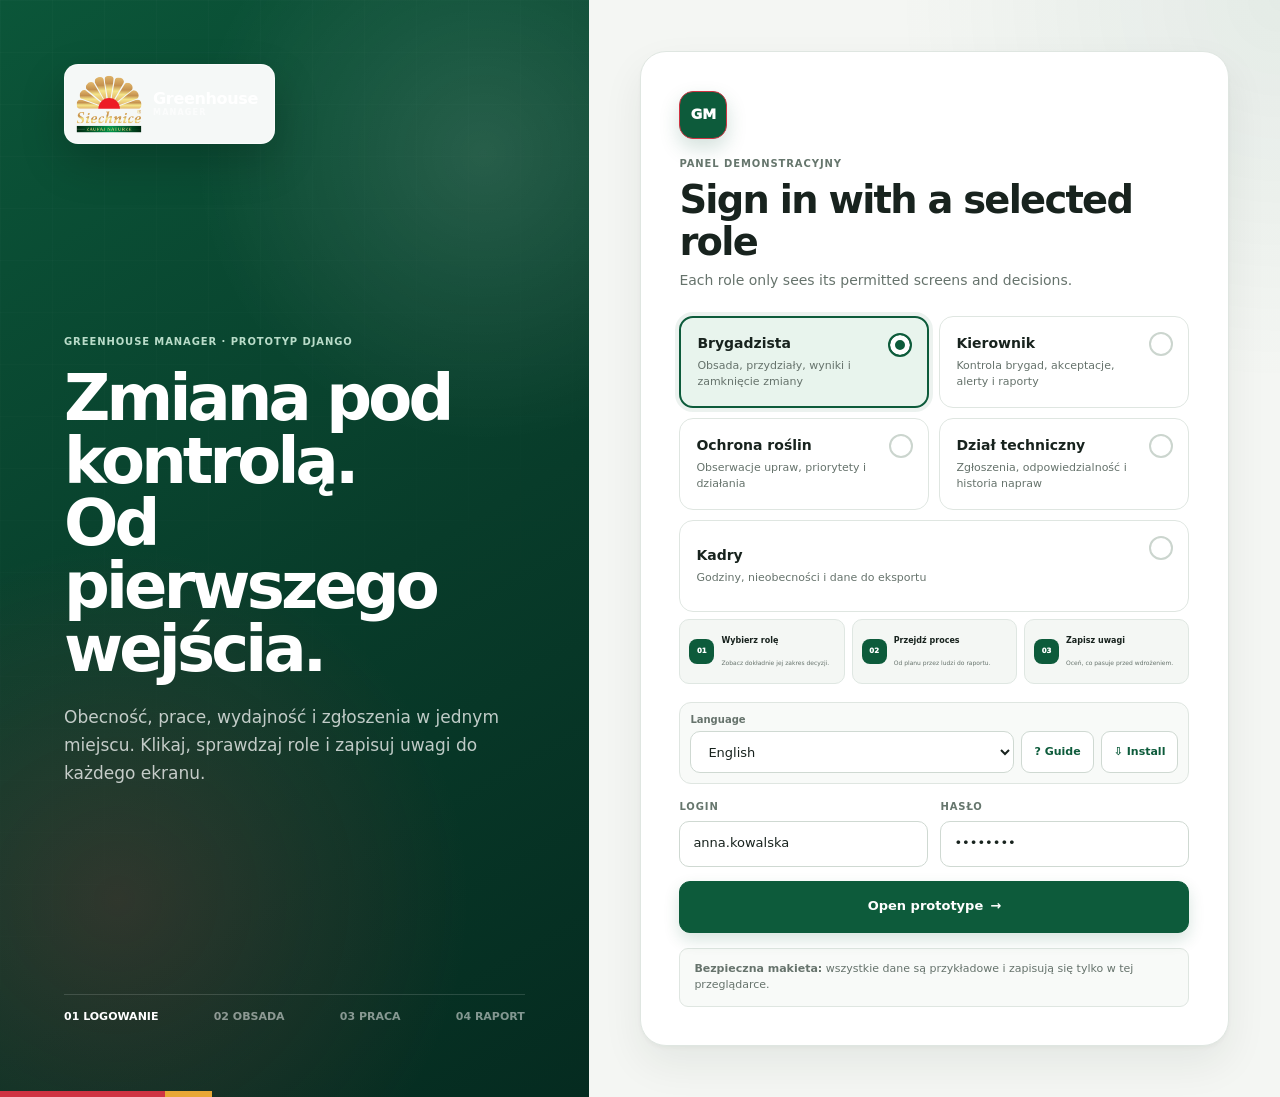
==== commit 37a585b9: "Improve frontend hierarchy and mobile usability" ====
--- a/docs/index.html
+++ b/docs/index.html
@@ -4,13 +4,18 @@
   <meta charset="utf-8">
   <meta name="viewport" content="width=device-width, initial-scale=1, viewport-fit=cover">
   <meta name="description" content="Klikalna makieta aplikacji Greenhouse Manager przygotowana jako projekt Django.">
-  <meta name="theme-color" content="#0b4d34">
+  <meta name="theme-color" content="#0d5b3b">
   <meta name="application-name" content="Greenhouse Manager">
   <meta name="apple-mobile-web-app-capable" content="yes">
   <meta name="apple-mobile-web-app-status-bar-style" content="default">
-  <meta property="og:title" content="Greenhouse Manager · prototyp Django">
-  <meta property="og:description" content="Klikalna makieta procesu zmiany">
-  <meta property="og:image" content="og.png">
+  <meta property="og:title" content="Greenhouse Manager · klikalna makieta">
+  <meta property="og:description" content="Plan, ludzie, prace i raport zmiany w jednym systemie.">
+  <meta property="og:image" content="https://oleksandrkiris.github.io/greenhouse-manager-django-prototype/og-v2.png">
+  <meta property="og:image:alt" content="Greenhouse Manager — Plan, Ludzie, Prace, Raport">
+  <meta name="twitter:card" content="summary_large_image">
+  <meta name="twitter:title" content="Greenhouse Manager · klikalna makieta">
+  <meta name="twitter:description" content="Plan, ludzie, prace i raport zmiany w jednym systemie.">
+  <meta name="twitter:image" content="https://oleksandrkiris.github.io/greenhouse-manager-django-prototype/og-v2.png">
   <title>Greenhouse Manager · prototyp Django</title>
   <link rel="manifest" href="manifest.webmanifest">
   <link rel="stylesheet" href="styles.css">
@@ -18,6 +23,7 @@
   <link rel="stylesheet" href="visual-refresh.css">
   <link rel="stylesheet" href="enhancements.css">
   <link rel="stylesheet" href="hydra-features.css">
+  <link rel="stylesheet" href="frontend-v2.css">
   <link rel="icon" href="brand-logo.svg" type="image/svg+xml">
 </head>
 <body>
--- a/docs/frontend-v2.css
+++ b/docs/frontend-v2.css
@@ -0,0 +1,838 @@
+/* Greenhouse Manager — frontend 2.0
+   Final design layer shared by Django and the public GitHub Pages prototype. */
+
+:root {
+  --v2-bg: #f4f6f3;
+  --v2-surface: #ffffff;
+  --v2-surface-soft: #f8faf8;
+  --v2-ink: #18231e;
+  --v2-muted: #66736c;
+  --v2-line: #dfe6e1;
+  --v2-line-strong: #cfd9d2;
+  --v2-green: #0d5b3b;
+  --v2-green-dark: #073c28;
+  --v2-green-soft: #e8f4ed;
+  --v2-red: #cf3342;
+  --v2-red-dark: #a92131;
+  --v2-red-soft: #fff0f1;
+  --v2-amber: #a8650d;
+  --v2-amber-soft: #fff6e5;
+  --v2-blue: #356f9f;
+  --v2-blue-soft: #edf5fb;
+  --v2-purple: #73549b;
+  --v2-radius-sm: 10px;
+  --v2-radius: 16px;
+  --v2-radius-lg: 22px;
+  --v2-shadow-sm: 0 1px 2px rgba(12, 41, 27, .04), 0 7px 22px rgba(12, 41, 27, .045);
+  --v2-shadow: 0 2px 4px rgba(12, 41, 27, .04), 0 18px 42px rgba(12, 41, 27, .07);
+  --ink: var(--v2-ink);
+  --muted: var(--v2-muted);
+  --line: var(--v2-line);
+  --green: var(--v2-green);
+  --green2: var(--v2-green);
+  --red: var(--v2-red);
+  --red2: var(--v2-red-dark);
+  --mint: var(--v2-green-soft);
+  --amber: var(--v2-amber);
+  --blue: var(--v2-blue);
+  --shadow: var(--v2-shadow-sm);
+}
+
+html { background: var(--v2-bg); }
+
+body {
+  min-width: 320px;
+  color: var(--v2-ink);
+  background:
+    radial-gradient(circle at 100% 0, rgba(13, 91, 59, .045), transparent 28rem),
+    var(--v2-bg);
+  font-size: 14px;
+  line-height: 1.45;
+  text-rendering: optimizeLegibility;
+  -webkit-font-smoothing: antialiased;
+}
+
+button,
+input,
+select,
+textarea { font: inherit; }
+
+button { -webkit-tap-highlight-color: transparent; }
+
+button:focus-visible,
+input:focus-visible,
+select:focus-visible,
+textarea:focus-visible,
+summary:focus-visible {
+  outline: 3px solid rgba(13, 91, 59, .2);
+  outline-offset: 2px;
+}
+
+input,
+select,
+textarea {
+  min-height: 46px;
+  padding-inline: 13px;
+  color: var(--v2-ink);
+  background: #fff;
+  border: 1px solid var(--v2-line-strong);
+  border-radius: var(--v2-radius-sm);
+  font-size: 13px;
+}
+
+textarea { min-height: 104px; padding-block: 12px; line-height: 1.5; }
+
+input:hover,
+select:hover,
+textarea:hover { border-color: #b9c8bf; }
+
+input:focus,
+select:focus,
+textarea:focus {
+  border-color: var(--v2-green);
+  box-shadow: 0 0 0 4px rgba(13, 91, 59, .1);
+}
+
+.field > span,
+.kicker {
+  color: #66766d;
+  font-size: 10px;
+  font-weight: 850;
+  letter-spacing: .09em;
+}
+
+.primary,
+.secondary,
+.ghost {
+  min-height: 44px;
+  padding: 0 16px;
+  border-radius: 11px;
+  font-size: 12px;
+  font-weight: 800;
+  transition: background-color .16s ease, border-color .16s ease, color .16s ease, transform .16s ease, box-shadow .16s ease;
+}
+
+.primary {
+  color: #fff;
+  background: var(--v2-green);
+  border-color: var(--v2-green);
+  box-shadow: 0 7px 16px rgba(13, 91, 59, .16);
+}
+
+.primary:hover {
+  background: var(--v2-green-dark);
+  border-color: var(--v2-green-dark);
+  box-shadow: 0 9px 20px rgba(13, 91, 59, .2);
+  transform: translateY(-1px);
+}
+
+.secondary,
+.ghost {
+  color: #304139;
+  background: #fff;
+  border-color: var(--v2-line-strong);
+}
+
+.secondary:hover,
+.ghost:hover {
+  color: var(--v2-green);
+  background: var(--v2-green-soft);
+  border-color: #b9d5c5;
+  transform: none;
+}
+
+.surface,
+.module-upgrade,
+.workflow-panel,
+.operations-context,
+.hydra-start-panel,
+.module-scope {
+  background: rgba(255, 255, 255, .98);
+  border: 1px solid var(--v2-line);
+  border-radius: var(--v2-radius);
+  box-shadow: var(--v2-shadow-sm);
+}
+
+/* Login */
+.login {
+  min-height: 100dvh;
+  grid-template-columns: minmax(420px, .92fr) minmax(620px, 1.08fr);
+  background: var(--v2-bg);
+}
+
+.login-visual {
+  min-height: 100dvh;
+  padding: clamp(36px, 5vw, 74px);
+  color: #fff;
+  background:
+    radial-gradient(circle at 82% 14%, rgba(255, 255, 255, .12), transparent 18rem),
+    radial-gradient(circle at 20% 82%, rgba(207, 51, 66, .2), transparent 22rem),
+    linear-gradient(150deg, #0b5639 0%, #083c2a 55%, #052b20 100%);
+  border: 0;
+}
+
+.login-visual::before {
+  opacity: .35;
+  background:
+    linear-gradient(rgba(255, 255, 255, .055) 1px, transparent 1px),
+    linear-gradient(90deg, rgba(255, 255, 255, .055) 1px, transparent 1px);
+  background-size: 52px 52px;
+  mask-image: linear-gradient(135deg, #000, transparent 78%);
+}
+
+.login-visual::after {
+  inset: auto 0 0;
+  width: auto;
+  height: 6px;
+  background: linear-gradient(90deg, var(--v2-red) 0 28%, #e8a734 28% 36%, transparent 36%);
+}
+
+.login-visual .brand-product b,
+.login-visual .brand-product small { color: #fff; }
+.login-visual .brand-product small { opacity: .68; }
+
+.login-copy { max-width: 720px; }
+.login-copy .kicker { color: #b9dcc9; }
+.login-copy h1 {
+  max-width: 700px;
+  margin: 18px 0 22px;
+  color: #fff;
+  font-size: clamp(48px, 5vw, 76px);
+  line-height: .98;
+  letter-spacing: -.06em;
+}
+.login-copy p {
+  max-width: 600px;
+  color: rgba(255, 255, 255, .74);
+  font-size: 17px;
+  line-height: 1.65;
+}
+.login-flow { color: rgba(255, 255, 255, .5); border-top-color: rgba(255, 255, 255, .14); }
+.login-flow b { color: #fff; }
+
+.login-form-side {
+  min-height: 100dvh;
+  padding: clamp(24px, 4vw, 64px);
+  align-items: center;
+  background:
+    radial-gradient(circle at 100% 0, rgba(13, 91, 59, .07), transparent 24rem),
+    var(--v2-bg);
+}
+
+.login-card {
+  width: min(760px, 100%);
+  padding: clamp(24px, 3vw, 40px);
+  background: #fff;
+  border: 1px solid var(--v2-line);
+  border-radius: 26px;
+  box-shadow: var(--v2-shadow);
+}
+
+.app-mark {
+  width: 48px;
+  height: 48px;
+  margin-bottom: 18px;
+  color: #fff;
+  background: var(--v2-green);
+  border-radius: 14px;
+  box-shadow: 0 9px 20px rgba(13, 91, 59, .18);
+}
+
+.login-card h2 {
+  max-width: 560px;
+  margin: 8px 0 8px;
+  font-size: clamp(28px, 3vw, 40px);
+  line-height: 1.08;
+  letter-spacing: -.045em;
+}
+
+.login-card > .muted { margin: 0; font-size: 14px; line-height: 1.55; }
+
+.role-grid {
+  margin: 24px 0 20px;
+  grid-template-columns: repeat(2, minmax(0, 1fr));
+  gap: 10px;
+}
+
+.role-card {
+  position: relative;
+  min-height: 92px;
+  padding: 15px 42px 15px 16px;
+  background: #fff;
+  border: 1px solid var(--v2-line);
+  border-radius: 14px;
+  box-shadow: none;
+  transition: border-color .15s ease, background-color .15s ease, box-shadow .15s ease, transform .15s ease;
+}
+
+.role-card::after {
+  content: "";
+  position: absolute;
+  top: 15px;
+  right: 15px;
+  width: 20px;
+  height: 20px;
+  background: #fff;
+  border: 2px solid #cbd5ce;
+  border-radius: 50%;
+}
+
+.role-card:hover {
+  background: var(--v2-surface-soft);
+  border-color: #b8c9be;
+  box-shadow: 0 7px 18px rgba(12, 41, 27, .06);
+  transform: translateY(-1px);
+}
+
+.role-card.selected {
+  background: var(--v2-green-soft);
+  border: 2px solid var(--v2-green);
+  box-shadow: 0 0 0 4px rgba(13, 91, 59, .08);
+}
+
+.role-card.selected::after {
+  background: var(--v2-green);
+  border-color: var(--v2-green);
+  box-shadow: inset 0 0 0 5px #fff;
+}
+
+.role-card:last-child:nth-child(odd) { grid-column: 1 / -1; }
+
+.role-card strong { color: var(--v2-ink); font-size: 14px; }
+.role-card small { margin-top: 5px; color: var(--v2-muted); font-size: 11px; line-height: 1.45; }
+
+.credentials { gap: 12px; }
+.login-submit { min-height: 52px; margin-top: 14px; font-size: 13px; }
+.demo-note { margin-bottom: 0; padding: 12px 14px; background: var(--v2-surface-soft); border: 1px solid var(--v2-line); font-size: 11px; line-height: 1.5; }
+.hydra-login-tools { margin: 16px 0; padding: 10px; background: var(--v2-surface-soft); border-color: var(--v2-line); }
+.hydra-login-tools button { color: var(--v2-green); border-color: var(--v2-line-strong); font-size: 11px; }
+.hydra-login-tools label > span { font-size: 10px; }
+
+/* Main shell */
+.shell {
+  grid-template-columns: 252px minmax(0, 1fr);
+  padding-bottom: 0;
+}
+
+.sidebar {
+  width: 252px;
+  padding: 24px 16px 18px;
+  color: var(--v2-ink);
+  background: rgba(255, 255, 255, .97);
+  border-right: 1px solid var(--v2-line);
+  box-shadow: 8px 0 32px rgba(16, 45, 31, .045);
+  backdrop-filter: blur(18px);
+}
+
+.sidebar-title { min-height: 52px; }
+.sidebar .brand-logo { width: 46px; height: 42px; }
+.sidebar .brand-product b { color: var(--v2-ink); font-size: 14px; }
+.sidebar .brand-product small { color: var(--v2-muted); font-size: 9px; }
+.brand-sub { margin: 8px 4px 22px; color: #8a968f; font-size: 9px; }
+
+.nav { gap: 5px; }
+.nav button {
+  min-height: 44px;
+  padding: 8px 10px;
+  gap: 10px;
+  color: #526159;
+  border-radius: 11px;
+  font-size: 12px;
+  font-weight: 750;
+}
+.nav button i {
+  width: 30px;
+  height: 30px;
+  color: #68776f;
+  background: #f1f4f2;
+  border-radius: 9px;
+  font-size: 15px;
+}
+.nav button span { min-width: 0; overflow: hidden; text-overflow: ellipsis; white-space: nowrap; }
+.nav button:hover { color: var(--v2-green); background: var(--v2-green-soft); border-color: transparent; }
+.nav button.active {
+  color: #fff;
+  background: linear-gradient(135deg, var(--v2-green), #14754d);
+  border-color: transparent;
+  box-shadow: 0 8px 18px rgba(13, 91, 59, .18);
+}
+.nav button.active::before { display: none; }
+.nav button.active i { color: var(--v2-green); background: #fff; }
+
+.role-switch { padding-top: 15px; border-top-color: var(--v2-line); }
+.role-switch .kicker.light { color: var(--v2-muted); }
+.role-switch select { min-height: 42px; color: var(--v2-ink); background: var(--v2-surface-soft); border-color: var(--v2-line); font-size: 12px; }
+.user { min-height: 52px; padding: 8px; color: var(--v2-ink); background: var(--v2-surface-soft); border-color: var(--v2-line); border-radius: 12px; }
+.user b { font-size: 11px; }
+.user small { color: var(--v2-muted); font-size: 9px; }
+.avatar { background: var(--v2-green); border-radius: 10px; }
+
+.workspace { grid-column: 2; }
+.topbar {
+  height: 68px;
+  padding: 0 clamp(20px, 3.2vw, 48px);
+  background: rgba(244, 246, 243, .88);
+  border-bottom: 1px solid rgba(207, 217, 210, .88);
+  box-shadow: none;
+  backdrop-filter: blur(18px);
+}
+.shift-info span { color: #78857e; font-size: 9px; }
+.shift-info b { color: #314239; font-size: 12px; }
+.shift-info b::before { content: ""; display: inline-block; width: 7px; height: 7px; margin-right: 7px; background: #31a96c; border-radius: 50%; box-shadow: 0 0 0 4px rgba(49, 169, 108, .12); }
+.top-actions { gap: 7px; }
+.current-view-toggle,
+.notification-button,
+.review-toggle,
+.state-pill {
+  min-height: 38px;
+  padding: 0 11px;
+  border-radius: 10px;
+  font-size: 10px;
+  font-weight: 800;
+}
+.notification-button,
+.review-toggle { color: #536159; background: #fff; border-color: var(--v2-line); }
+.notification-button:hover,
+.review-toggle:hover { color: var(--v2-green); border-color: #bcd0c3; }
+.current-view-toggle.active { color: var(--v2-green); background: var(--v2-green-soft); border-color: #c6dfd0; }
+.state-pill { color: var(--v2-green); background: var(--v2-green-soft); }
+
+.hydra-system-controls {
+  margin: 10px clamp(20px, 3.2vw, 48px) 0;
+  padding: 7px;
+  gap: 6px;
+  background: rgba(255, 255, 255, .72);
+  border-color: rgba(207, 217, 210, .9);
+  border-radius: 12px;
+  box-shadow: none;
+  backdrop-filter: blur(12px);
+}
+.hydra-language > span { font-size: 9px; }
+.hydra-language select,
+.hydra-tool,
+.hydra-version,
+.hydra-sync { min-height: 36px; border-radius: 9px; font-size: 10px; }
+.hydra-tool { color: #405047; background: #fff; border-color: var(--v2-line); }
+.hydra-tool:hover { color: var(--v2-green); background: var(--v2-green-soft); border-color: #c5ddce; }
+.hydra-sync { color: var(--v2-green); background: var(--v2-green-soft); border-color: #cee5d7; }
+.hydra-version { color: #78847d; }
+
+.content {
+  width: min(1440px, calc(100% - clamp(40px, 6.4vw, 96px)));
+  padding: 30px 0 60px;
+}
+
+.page-head {
+  min-height: 0;
+  margin-bottom: 20px;
+  padding: 2px 2px 0;
+  align-items: flex-end;
+}
+.page-head h1 {
+  margin: 7px 0 6px;
+  color: var(--v2-ink);
+  font-size: clamp(30px, 3vw, 42px);
+  line-height: 1.04;
+  letter-spacing: -.045em;
+}
+.page-head p { max-width: 840px; color: var(--v2-muted); font-size: 13px; line-height: 1.55; }
+.head-action { margin: 0; display: flex; flex-wrap: wrap; justify-content: flex-end; gap: 8px; }
+.scope-strip { min-height: 58px; margin-bottom: 14px; padding: 11px 14px; background: #fff; border: 1px solid var(--v2-line); border-radius: 13px; box-shadow: var(--v2-shadow-sm); }
+.scope-strip b { font-size: 12px; }
+.live-dot { color: var(--v2-green); background: var(--v2-green-soft); font-size: 10px; }
+
+/* Dashboard and reusable information */
+.hero {
+  min-height: 232px;
+  padding: clamp(24px, 3vw, 38px);
+  color: #fff;
+  background:
+    radial-gradient(circle at 84% 20%, rgba(255, 255, 255, .12), transparent 15rem),
+    linear-gradient(128deg, #0d5b3b, #073c2a 74%);
+  border: 1px solid rgba(255, 255, 255, .08);
+  border-radius: var(--v2-radius-lg);
+  box-shadow: 0 20px 44px rgba(7, 60, 40, .18);
+}
+.hero::before { opacity: .45; }
+.hero h2 { margin: 10px 0 7px; font-size: clamp(34px, 3.6vw, 50px); line-height: 1.02; }
+.hero p { color: rgba(255, 255, 255, .7); font-size: 13px; }
+.hero .secondary { color: var(--v2-green-dark); background: #fff; border-color: #fff; }
+.hero .ghost { color: #fff; background: rgba(255, 255, 255, .08); border-color: rgba(255, 255, 255, .18); }
+.hero .ghost:hover { background: rgba(255, 255, 255, .15); }
+.hero-score { width: 226px; padding: 22px; background: rgba(0, 0, 0, .15); border-color: rgba(255, 255, 255, .14); border-radius: 16px; }
+.hero-score span,
+.hero-score small { color: rgba(255, 255, 255, .62); font-size: 10px; }
+.hero-score b { font-size: 36px; }
+
+.metrics,
+.upgrade-metrics { gap: 12px; margin: 14px 0; }
+.metric,
+.upgrade-metric {
+  min-height: 116px;
+  padding: 17px;
+  background: #fff;
+  border-color: var(--v2-line);
+  border-radius: 15px;
+  box-shadow: var(--v2-shadow-sm);
+}
+.metric::after { width: 70px; height: 70px; background: var(--v2-green-soft); opacity: .8; }
+.metric span,
+.upgrade-metric span { color: #65736b; font-size: 10px; }
+.metric b,
+.upgrade-metric b { margin: 9px 0 3px; color: var(--v2-ink); font-size: 28px; }
+.metric small,
+.upgrade-metric small { color: #7b8780; font-size: 10px; }
+.metric i { width: 38px; height: 38px; color: var(--v2-green); background: var(--v2-green-soft); border-radius: 11px; }
+.metric.red i { color: var(--v2-red); background: var(--v2-red-soft); }
+.metric.amber i { color: var(--v2-amber); background: var(--v2-amber-soft); }
+.metric.blue i { color: var(--v2-blue); background: var(--v2-blue-soft); }
+.metric:hover { transform: translateY(-1px); box-shadow: 0 14px 28px rgba(12, 41, 27, .08); }
+
+.two-col { gap: 14px; }
+.card-pad { padding: 20px; }
+.card-pad h3 { margin: 7px 0 15px; font-size: 20px; }
+.quick-grid { gap: 8px; }
+.quick-grid button { min-height: 68px; padding: 10px 12px; background: var(--v2-surface-soft); border-color: var(--v2-line); border-radius: 12px; }
+.quick-grid button:hover { background: var(--v2-green-soft); border-color: #c6dfd0; transform: none; }
+.quick-grid i { color: var(--v2-green); background: #fff; }
+.quick-grid b { font-size: 12px; }
+.quick-grid small { font-size: 10px; }
+.event { min-height: 58px; padding: 11px 0; }
+.event b { font-size: 12px; }
+.event small { margin-top: 3px; font-size: 10px; line-height: 1.4; }
+
+.warning,
+.success,
+.logic-note,
+.sample-note {
+  min-height: 58px;
+  margin-bottom: 14px;
+  padding: 12px 14px;
+  border-radius: 13px;
+  font-size: 12px;
+  line-height: 1.5;
+}
+.warning { color: #664710; background: var(--v2-amber-soft); border: 1px solid #ecd7aa; }
+.success { color: var(--v2-green); background: var(--v2-green-soft); border: 1px solid #cde3d5; }
+.logic-note { color: #355247; background: #f0f6f2; border-color: #d5e4db; }
+.warning > i,
+.success > i { width: 30px; height: 30px; font-size: 13px; }
+
+.approval-strip { border-radius: 14px; }
+.facility-grid { gap: 12px; }
+.facility { min-height: 210px; padding: 18px; border-radius: 15px; }
+.facility h3,
+.facility > div > b { font-size: 18px; }
+.facility p { font-size: 10px; }
+.facility-state { font-size: 9px; }
+
+/* Module framing */
+.module-scope {
+  margin-bottom: 14px;
+  padding: 15px;
+  border: 1px solid var(--v2-line);
+  box-shadow: none;
+}
+.module-scope-title { grid-template-columns: 44px 1fr; }
+.module-scope-title > i { width: 44px; height: 44px; background: var(--v2-green); border-radius: 12px; }
+.module-scope-title small { color: var(--v2-green); font-size: 9px; }
+.module-scope-title b { font-size: 15px; }
+.module-scope-title p { font-size: 11px; }
+.module-scope-items span { padding: 9px 11px; color: #365749; background: var(--v2-green-soft); border-color: #d2e6d9; font-size: 10px; }
+
+.module-upgrade {
+  position: relative;
+  overflow: hidden;
+  border: 1px solid var(--v2-line);
+  border-left: 0;
+  box-shadow: var(--v2-shadow-sm);
+}
+.module-upgrade::after { content: ""; display: block; position: absolute; inset: 0 auto 0 0; width: 4px; background: var(--v2-green); }
+.tickets-upgrade::after { background: var(--v2-red); }
+.crop-upgrade::after,
+.materials-upgrade::after { background: var(--v2-amber); }
+.reports-upgrade::after { background: var(--v2-purple); }
+.attendance-upgrade::after,
+.team-upgrade::after,
+.productivity-upgrade::after { background: var(--v2-blue); }
+
+.workflow-panel { overflow: hidden; box-shadow: none; }
+.workflow-panel button { min-height: 76px; }
+.workflow-panel button.active { color: var(--v2-green); background: var(--v2-green-soft); border-color: #c9e0d2; }
+.workflow-panel button.active > i { background: var(--v2-green); }
+.workflow-panel button.active b { color: var(--v2-green); }
+
+.hydra-start-panel { margin-bottom: 16px; box-shadow: var(--v2-shadow-sm); }
+.hydra-start-panel > header { padding: 20px; }
+.hydra-start-panel > header h2 { color: var(--v2-ink); font-size: 26px; }
+.hydra-start-panel > header p { font-size: 12px; }
+.hydra-action-grid { padding: 12px; gap: 10px; background: var(--v2-surface-soft); }
+.hydra-action-card { min-height: 190px; padding: 16px; border: 1px solid var(--v2-line); border-left: 4px solid #8b9891; border-radius: 14px; box-shadow: none; }
+.hydra-action-card.priority { background: var(--v2-red-soft); border-left-color: var(--v2-red); }
+.hydra-action-card.green { background: var(--v2-green-soft); border-left-color: var(--v2-green); }
+.hydra-action-card.gold { background: var(--v2-amber-soft); border-left-color: var(--v2-amber); }
+.hydra-action-card h3 { font-size: 17px; }
+.hydra-action-card p { font-size: 11px; }
+.hydra-action-card > div > span { font-size: 9px; }
+.hydra-start-panel > footer small { font-size: 10px; }
+
+/* Lists, tables and cards */
+.large-list-toolbar {
+  top: 76px;
+  margin: 0 0 12px;
+  padding: 10px 12px;
+  background: rgba(255, 255, 255, .95);
+  border-color: var(--v2-line);
+  border-radius: 13px;
+  box-shadow: var(--v2-shadow-sm);
+  backdrop-filter: blur(14px);
+}
+.large-list-summary small { font-size: 9px; }
+.large-list-summary b { font-size: 12px; }
+.large-list-summary p { font-size: 10px; }
+.large-list-actions button { min-height: 38px; font-size: 10px; }
+
+.toolbar { min-height: 62px; padding: 10px 12px; gap: 10px; }
+.tabs { gap: 4px; padding: 3px; background: var(--v2-surface-soft); border-radius: 10px; }
+.tabs button { min-height: 38px; padding: 0 12px; border-radius: 8px; font-size: 11px; }
+.tabs button.active { color: var(--v2-green); background: #fff; box-shadow: 0 2px 8px rgba(12, 41, 27, .08); }
+.search { min-width: min(320px, 100%); }
+.table-wrap { scrollbar-color: #bdc9c1 transparent; }
+.tr.head,
+.team-head { color: #69766f; background: var(--v2-surface-soft); font-size: 10px; }
+.tr:not(.head),
+.team-row { min-height: 64px; border-color: var(--v2-line); }
+.tr:not(.head):hover,
+.team-row:hover { background: #fbfcfb; }
+.tr input,
+.tr select { min-height: 40px; font-size: 12px; }
+.person b { font-size: 12px; }
+.person small { font-size: 9px; }
+.table-foot { min-height: 62px; padding: 10px 12px; font-size: 10px; }
+
+.time-roster-shell { border-color: var(--v2-line); border-radius: 15px; box-shadow: var(--v2-shadow-sm); }
+.time-roster-head { padding: 16px; }
+.time-roster-head h3 { font-size: 19px; }
+.time-roster-head p { font-size: 11px; }
+.time-roster { padding: 9px; background: var(--v2-surface-soft); }
+.time-worker-card { border-color: var(--v2-line); border-radius: 12px; }
+.time-worker-card > summary { min-height: 68px; }
+.time-worker-card > summary b { font-size: 12px; }
+.time-worker-card > summary small { font-size: 10px; }
+
+.plan-site-selector { gap: 8px; padding-bottom: 5px; }
+.plan-site-selector button { min-height: 112px; padding: 13px; border-color: var(--v2-line); border-radius: 13px; }
+.plan-site-selector button.active { color: var(--v2-green); background: var(--v2-green-soft); border-color: #bcd9c7; box-shadow: 0 0 0 3px rgba(13, 91, 59, .08); }
+.plan-site-selector button b { font-size: 13px; }
+.plan-site-selector button small { font-size: 10px; }
+.compact { gap: 1px; overflow: hidden; background: var(--v2-line); border-radius: 14px; }
+.compact > div { min-height: 68px; background: #fff; }
+.compact span { font-size: 10px; }
+.compact b { font-size: 14px; }
+.plan-board { gap: 11px; }
+.plan-card { padding: 18px; border-radius: 15px; box-shadow: var(--v2-shadow-sm); }
+.plan-card.shortage { border-color: #e4b7bb; box-shadow: inset 4px 0 0 var(--v2-red), var(--v2-shadow-sm); }
+.plan-card h3 { font-size: 19px; }
+.plan-card p { font-size: 11px; line-height: 1.5; }
+.plan-time-badge { background: var(--v2-green); }
+
+.task-grid,
+.ticket-grid,
+.materials-grid { gap: 12px; }
+.task,
+.ticket,
+.material { padding: 18px; border-radius: 15px; box-shadow: var(--v2-shadow-sm); }
+.task h3,
+.ticket h3,
+.material h3 { font-size: 17px; }
+.task p,
+.ticket p,
+.material small { font-size: 11px; line-height: 1.5; }
+.task-actions,
+.ticket-actions,
+.material-actions { gap: 7px; }
+
+.observation-list > button,
+.ticket-queue-item,
+.assignment-entry,
+.rank-row { min-height: 64px; border-color: var(--v2-line); }
+.observation-list b,
+.ticket-queue-item b,
+.assignment-entry b,
+.rank-row b { font-size: 12px; }
+.observation-list small,
+.ticket-queue-item small,
+.assignment-entry small,
+.rank-row small { font-size: 10px; line-height: 1.4; }
+
+/* Dialogs and review tools */
+.modal-backdrop,
+.drawer-backdrop { background: rgba(5, 32, 22, .58); backdrop-filter: blur(9px); }
+.modal,
+.modal-large,
+.drawer {
+  border: 1px solid rgba(255, 255, 255, .55);
+  border-radius: 20px;
+  box-shadow: 0 28px 80px rgba(5, 32, 22, .24);
+}
+.modal-head { margin-bottom: 18px; }
+.modal-head h2 { font-size: 26px; }
+.modal-head .icon-btn { width: 42px; height: 42px; border-radius: 11px; }
+.modal-actions { padding-top: 14px; }
+.hint { padding: 12px; background: var(--v2-blue-soft); border-color: #d5e5f0; border-radius: 12px; font-size: 11px; }
+.toast { min-height: 48px; padding: 10px 16px; background: var(--v2-green-dark); border-radius: 13px; font-size: 12px; }
+.review-bar { border-color: #ccbfe0; box-shadow: 0 20px 60px rgba(39, 24, 65, .2); }
+
+.hydra-guide { border-radius: 22px; box-shadow: 0 28px 80px rgba(5, 32, 22, .28); }
+.hydra-guide > header { padding: 24px; background: linear-gradient(145deg, var(--v2-green-soft), #fff 62%, var(--v2-amber-soft)); }
+.hydra-guide > header h2 { font-size: 28px; }
+.hydra-guide > header p { font-size: 12px; }
+.hydra-guide-steps { padding: 16px 24px; gap: 9px; }
+.hydra-guide-steps article { min-height: 64px; padding: 12px; background: var(--v2-surface-soft); border-color: var(--v2-line); }
+.hydra-guide-steps small { font-size: 9px; }
+.hydra-guide-steps b { font-size: 12px; }
+.hydra-guide-steps article > i { background: var(--v2-green); }
+
+.hydra-scroll-progress { height: 3px; background: linear-gradient(90deg, var(--v2-green) 0 var(--hydra-scroll), transparent var(--hydra-scroll) 100%); }
+.hydra-to-top { background: var(--v2-green); border-radius: 13px; }
+
+@media (max-width: 1180px) {
+  .login { grid-template-columns: .82fr 1.18fr; }
+  .login-visual { padding: 42px; }
+  .shell { grid-template-columns: 224px minmax(0, 1fr); }
+  .sidebar { width: 224px; }
+  .workspace { grid-column: 2; }
+  .content { width: calc(100% - 44px); }
+  .review-toggle { width: 40px; overflow: hidden; color: transparent; }
+  .review-toggle::first-letter { color: #536159; }
+}
+
+@media (max-width: 900px) {
+  body { padding-bottom: calc(76px + env(safe-area-inset-bottom)); }
+  .login { display: block; }
+  .login-visual {
+    min-height: 280px;
+    padding: calc(26px + env(safe-area-inset-top)) 24px 28px;
+    justify-content: flex-start;
+    gap: 30px;
+    border: 0;
+  }
+  .login-copy h1 { margin: 10px 0 12px; font-size: clamp(36px, 8vw, 50px); }
+  .login-copy p { max-width: 680px; font-size: 14px; }
+  .login-flow { display: none; }
+  .login-form-side { min-height: auto; padding: 18px 14px calc(30px + env(safe-area-inset-bottom)); }
+  .login-card { padding: 24px 20px; border-radius: 20px; }
+
+  .shell { display: block; padding-bottom: 0; }
+  .workspace { width: 100%; }
+  .shell .sidebar {
+    min-height: calc(62px + env(safe-area-inset-top));
+    padding: calc(9px + env(safe-area-inset-top)) 13px 9px;
+    background: rgba(255, 255, 255, .97);
+    border-bottom: 1px solid var(--v2-line);
+    box-shadow: 0 6px 18px rgba(12, 41, 27, .08);
+  }
+  .sidebar-title { min-height: 44px; }
+  .sidebar .brand-logo { width: 39px; height: 36px; }
+  .mobile-menu-button { min-width: 88px; min-height: 42px; color: var(--v2-green); background: var(--v2-green-soft); border-color: #c8dfd0; border-radius: 10px; }
+  .mobile-menu-open .sidebar { max-height: 100dvh; }
+  .mobile-menu-open .sidebar .nav { margin-top: 10px; gap: 6px; }
+  .mobile-menu-open .sidebar .nav button { min-height: 50px; color: #526159; background: var(--v2-surface-soft); border-color: var(--v2-line); }
+  .mobile-menu-open .sidebar .nav button.active { color: #fff; background: var(--v2-green); }
+
+  .workspace .topbar { top: calc(62px + env(safe-area-inset-top)); height: 56px; padding: 0 12px; }
+  .top-actions { width: 100%; }
+  .current-view-toggle { margin-right: auto; }
+  .notification-button,
+  .review-toggle { min-width: 42px; min-height: 42px; }
+  .hydra-system-controls { margin: 8px 12px 0; padding: 6px; }
+  .workspace .content { width: calc(100% - 24px); padding: 22px 0 34px; }
+  .page-head { align-items: stretch; flex-direction: column; gap: 14px; }
+  .page-head h1 { font-size: 30px; }
+  .page-head p { font-size: 12px; }
+  .head-action { width: 100%; justify-content: flex-start; }
+  .head-action > button,
+  .head-action > select { min-height: 46px; flex: 1 1 180px; }
+  .scope-strip { align-items: flex-start; flex-direction: column; gap: 8px; }
+  .hero { min-height: 0; padding: 24px; }
+  .hero h2 { font-size: 34px; }
+  .hero-score { width: 100%; }
+  .metrics,
+  .upgrade-metrics { grid-template-columns: repeat(2, minmax(0, 1fr)); }
+  .metric,
+  .upgrade-metric { min-height: 108px; }
+  .two-col { grid-template-columns: 1fr; }
+  .module-scope { grid-template-columns: 1fr; }
+  .large-list-toolbar { position: static; }
+  .mobile-bottom-nav {
+    left: 8px;
+    right: 8px;
+    bottom: calc(7px + env(safe-area-inset-bottom));
+    min-height: 62px;
+    padding: 5px;
+    background: rgba(255, 255, 255, .97);
+    border-color: var(--v2-line);
+    border-radius: 16px;
+    box-shadow: 0 16px 40px rgba(5, 41, 26, .18);
+  }
+  .mobile-bottom-nav button { min-height: 50px; color: #68766f; border-radius: 11px; font-size: 9px; }
+  .mobile-bottom-nav button.active { color: #fff; background: var(--v2-green); box-shadow: none; }
+  .hydra-to-top { bottom: calc(84px + env(safe-area-inset-bottom)); }
+  .modal,
+  .modal-large { border-radius: 0; }
+}
+
+@media (max-width: 600px) {
+  .login-visual { min-height: 235px; gap: 22px; }
+  .login-copy h1 { font-size: 35px; }
+  .login-copy p { display: none; }
+  .login-form-side { margin-top: -1px; }
+  .login-card { padding: 21px 16px; }
+  .app-mark { width: 42px; height: 42px; margin-bottom: 14px; }
+  .login-card h2 { font-size: 28px; }
+  .role-grid { grid-template-columns: 1fr; gap: 8px; margin: 18px 0; }
+  .role-card:last-child:nth-child(odd) { grid-column: auto; }
+  .role-card { min-height: 74px; padding-block: 12px; }
+  .credentials { grid-template-columns: 1fr; }
+  .hydra-login-tools { grid-template-columns: 1fr 1fr; }
+
+  .topbar .state-pill { display: none; }
+  .current-view-toggle { font-size: 9px; }
+  .hydra-system-controls { justify-content: flex-start; }
+  .hydra-language select,
+  .hydra-tool,
+  .hydra-version,
+  .hydra-sync { min-height: 40px; }
+  .hydra-tool span { display: none; }
+  .page-head h1 { font-size: 27px; }
+  .metrics,
+  .upgrade-metrics { gap: 8px; }
+  .metric,
+  .upgrade-metric { min-height: 100px; padding: 13px; }
+  .metric b,
+  .upgrade-metric b { font-size: 23px; }
+  .metric i { width: 34px; height: 34px; }
+  .hero { padding: 20px; border-radius: 18px; }
+  .hero h2 { font-size: 30px; }
+  .hero-buttons { display: grid; grid-template-columns: 1fr; }
+  .quick-grid { grid-template-columns: 1fr; }
+  .card-pad { padding: 16px; }
+  .module-scope-items { grid-template-columns: 1fr; }
+  .large-list-actions { grid-template-columns: 1fr 1fr; }
+  .large-list-actions .primary { grid-column: 1 / -1; }
+  .plan-card,
+  .task,
+  .ticket,
+  .material { padding: 15px; }
+  .hydra-guide > header { padding: calc(18px + env(safe-area-inset-top)) 16px 16px; }
+  .hydra-guide > header h2 { font-size: 23px; }
+  .hydra-guide-steps { padding: 12px 14px; }
+}
+
+@media (prefers-reduced-motion: reduce) {
+  .primary,
+  .secondary,
+  .ghost,
+  .role-card,
+  .metric { transition: none; }
+}
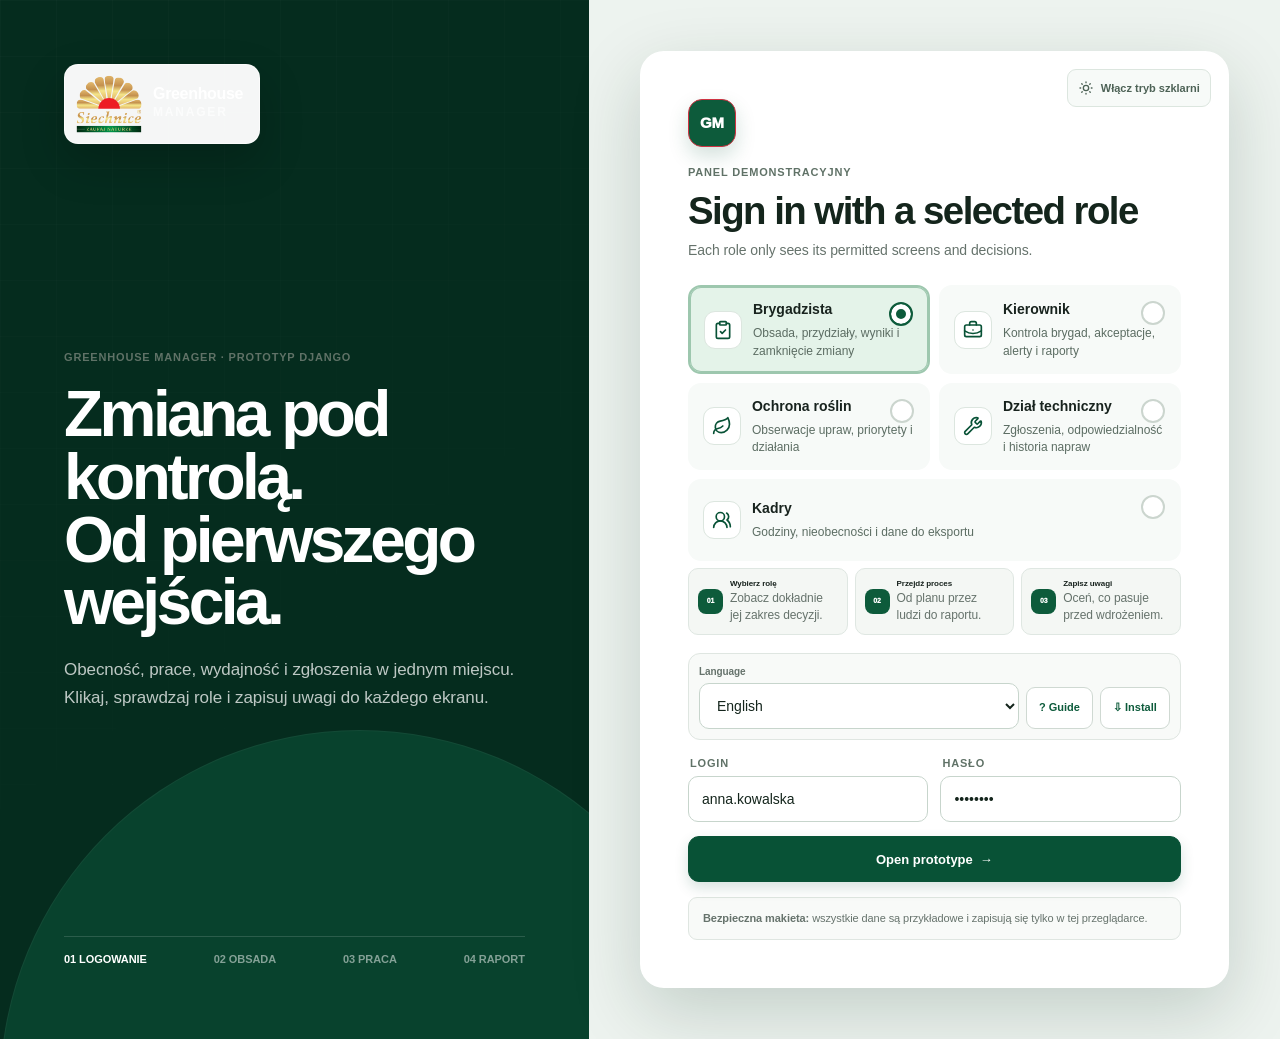
==== commit 56afc403: "Add greenhouse visual system 4.0" ====
--- a/docs/index.html
+++ b/docs/index.html
@@ -24,6 +24,8 @@
   <link rel="stylesheet" href="enhancements.css">
   <link rel="stylesheet" href="hydra-features.css">
   <link rel="stylesheet" href="frontend-v2.css">
+  <link rel="stylesheet" href="ux-v3.css">
+  <link rel="stylesheet" href="visual-system-v4.css">
   <link rel="icon" href="brand-logo.svg" type="image/svg+xml">
 </head>
 <body>
@@ -31,6 +33,8 @@
   <noscript>Do obsługi klikalnej makiety potrzebny jest JavaScript.</noscript>
   <script src="enhancements.js"></script>
   <script src="hydra-features.js"></script>
+  <script src="ux-v3.js"></script>
+  <script src="visual-system-v4.js"></script>
   <script src="app.js"></script>
 </body>
 </html>
--- a/docs/ux-v3.css
+++ b/docs/ux-v3.css
@@ -0,0 +1,445 @@
+/* UX v3 — role guidance, faster bulk work and mobile-first actions */
+
+.ux-nav-group {
+  margin: 11px 10px 3px;
+  color: #929d97;
+  font-size: 8px;
+  font-weight: 900;
+  letter-spacing: .13em;
+}
+
+.nav .ux-nav-group:first-child { margin-top: 1px; }
+
+.operations-context {
+  grid-template-columns: repeat(auto-fit, minmax(145px, 1fr));
+  align-items: end;
+}
+
+.operations-context .context-title { min-width: 175px; }
+.operations-context .context-search { min-width: 220px; }
+.ux-brigade-filter { min-width: 160px; }
+
+.context-search input { padding-right: 92px; }
+.context-search-count { right: 58px; }
+
+.ux-filter-menu {
+  position: absolute;
+  z-index: 18;
+  right: 6px;
+  bottom: 5px;
+}
+
+.ux-filter-menu > summary {
+  min-height: 34px;
+  padding: 0 10px;
+  display: flex;
+  align-items: center;
+  color: var(--v2-green);
+  background: var(--v2-green-soft);
+  border: 1px solid #c9e0d2;
+  border-radius: 8px;
+  cursor: pointer;
+  list-style: none;
+  font-size: 9px;
+  font-weight: 850;
+}
+
+.ux-filter-menu > summary::-webkit-details-marker { display: none; }
+.ux-filter-menu[open] > summary { color: #fff; background: var(--v2-green); border-color: var(--v2-green); }
+
+.ux-filter-menu > div {
+  position: absolute;
+  top: calc(100% + 7px);
+  right: 0;
+  width: 226px;
+  padding: 7px;
+  display: grid;
+  gap: 4px;
+  background: #fff;
+  border: 1px solid var(--v2-line);
+  border-radius: 12px;
+  box-shadow: 0 18px 45px rgba(8, 45, 28, .16);
+}
+
+.ux-filter-menu button {
+  min-height: 38px;
+  padding: 0 10px;
+  color: #3e5047;
+  background: #fff;
+  border: 0;
+  border-radius: 8px;
+  text-align: left;
+  font-size: 10px;
+  font-weight: 750;
+}
+
+.ux-filter-menu button:hover { color: var(--v2-green); background: var(--v2-green-soft); }
+
+/* Fast attendance */
+.ux-attendance-command {
+  margin-bottom: 14px;
+  padding: 18px;
+  display: grid;
+  grid-template-columns: minmax(260px, 1.25fr) minmax(360px, 1.4fr) auto;
+  gap: 16px;
+  align-items: center;
+  overflow: hidden;
+  border-top: 4px solid var(--v2-blue);
+}
+
+.ux-command-copy h3 {
+  margin: 5px 0 5px;
+  font-size: 19px;
+  line-height: 1.2;
+  letter-spacing: -.025em;
+}
+
+.ux-command-copy p { margin: 0; color: var(--v2-muted); font-size: 11px; line-height: 1.5; }
+
+.ux-attendance-metrics {
+  display: grid;
+  grid-template-columns: repeat(4, 1fr);
+  gap: 1px;
+  overflow: hidden;
+  background: var(--v2-line);
+  border: 1px solid var(--v2-line);
+  border-radius: 12px;
+}
+
+.ux-attendance-metrics > span { min-height: 64px; padding: 10px; display: flex; justify-content: center; flex-direction: column; background: var(--v2-surface-soft); }
+.ux-attendance-metrics small,
+.ux-attendance-metrics b { display: block; }
+.ux-attendance-metrics small { color: var(--v2-muted); font-size: 8px; }
+.ux-attendance-metrics b { margin-top: 4px; font-size: 18px; }
+.ux-attendance-metrics b.danger { color: var(--v2-red); }
+
+.ux-command-actions { display: grid; gap: 7px; }
+.ux-command-actions button { min-width: 170px; }
+.ux-command-actions .secondary.active { color: #fff; background: var(--v2-blue); border-color: var(--v2-blue); }
+
+.ux-paid-rule {
+  grid-column: 1 / -1;
+  margin: 0 -18px -18px;
+  padding: 11px 18px;
+  display: grid;
+  grid-template-columns: 38px 1fr;
+  gap: 10px;
+  align-items: center;
+  color: #6d4a10;
+  background: var(--v2-amber-soft);
+  border-top: 1px solid #ecd8ad;
+}
+
+.ux-paid-rule > i {
+  display: grid;
+  place-items: center;
+  width: 38px;
+  height: 38px;
+  color: #fff;
+  background: var(--v2-amber);
+  border-radius: 11px;
+  font-size: 13px;
+  font-style: normal;
+  font-weight: 900;
+}
+
+.ux-paid-rule b,
+.ux-paid-rule small { display: block; }
+.ux-paid-rule b { font-size: 11px; }
+.ux-paid-rule small { margin-top: 2px; color: #80663a; font-size: 9px; }
+
+/* Plan versus execution */
+.ux-plan-execution {
+  margin-bottom: 14px;
+  overflow: hidden;
+  border-top: 4px solid var(--v2-green);
+}
+
+.ux-plan-execution > header {
+  padding: 18px 20px 15px;
+  display: flex;
+  align-items: flex-start;
+  justify-content: space-between;
+  gap: 20px;
+  border-bottom: 1px solid var(--v2-line);
+}
+
+.ux-plan-execution h3 { margin: 5px 0 4px; font-size: 21px; letter-spacing: -.03em; }
+.ux-plan-execution header p { max-width: 760px; margin: 0; color: var(--v2-muted); font-size: 11px; }
+.ux-plan-total { min-width: 112px; padding: 10px 13px; color: var(--v2-green); background: var(--v2-green-soft); border-radius: 12px; text-align: center; }
+.ux-plan-total b,
+.ux-plan-total small { display: block; }
+.ux-plan-total b { font-size: 22px; }
+.ux-plan-total small { color: #517260; font-size: 8px; }
+
+.ux-plan-execution-list { padding: 8px 12px; }
+.ux-plan-execution-row {
+  position: relative;
+  min-height: 72px;
+  padding: 9px 8px;
+  display: grid;
+  grid-template-columns: 38px minmax(220px, 1.4fr) minmax(105px, .55fr) minmax(105px, .55fr) minmax(150px, .7fr);
+  gap: 12px;
+  align-items: center;
+  border-bottom: 1px solid var(--v2-line);
+}
+.ux-plan-execution-row:last-child { border-bottom: 0; }
+.ux-plan-execution-row::before { content: ""; position: absolute; inset: 12px auto 12px -12px; width: 3px; background: #cbd5cf; border-radius: 0 4px 4px 0; }
+.ux-plan-execution-row.active::before { background: var(--v2-blue); }
+.ux-plan-execution-row.done::before { background: var(--v2-green); }
+.ux-plan-execution-row.danger::before { background: var(--v2-red); }
+
+.ux-plan-index { display: grid; place-items: center; width: 34px; height: 34px; color: var(--v2-green); background: var(--v2-green-soft); border-radius: 10px; font-size: 10px; font-weight: 900; }
+.ux-plan-execution-row small,
+.ux-plan-execution-row b,
+.ux-plan-execution-row span { display: block; }
+.ux-plan-execution-row small { color: var(--v2-muted); font-size: 8px; }
+.ux-plan-execution-row b { margin-top: 3px; font-size: 11px; }
+.ux-plan-execution-row span { margin-top: 2px; color: #758179; font-size: 9px; }
+.ux-plan-execution-row.danger > div:nth-child(3) b,
+.ux-plan-execution-row.danger > div:nth-child(3) span { color: var(--v2-red); }
+
+.ux-execution-progress > span { display: flex; align-items: center; justify-content: space-between; }
+.ux-execution-progress > span b { margin: 0; }
+.ux-execution-progress > div { height: 7px; margin-top: 7px; overflow: hidden; background: #e5ebe7; border-radius: 99px; }
+.ux-execution-progress > div i { display: block; height: 100%; background: var(--v2-green); border-radius: inherit; }
+.ux-plan-execution-row.danger .ux-execution-progress > div i { background: var(--v2-red); }
+
+.ux-plan-execution > footer { min-height: 58px; padding: 9px 14px 9px 20px; display: flex; align-items: center; justify-content: space-between; gap: 14px; color: var(--v2-muted); background: var(--v2-surface-soft); border-top: 1px solid var(--v2-line); font-size: 10px; }
+
+/* Whole-stage risk map */
+.ux-risk-overview {
+  margin-bottom: 13px;
+  padding: 16px;
+  border-top: 4px solid var(--v2-amber);
+}
+
+.ux-risk-overview > header { display: flex; align-items: flex-start; justify-content: space-between; gap: 18px; }
+.ux-risk-overview h3 { margin: 5px 0 0; font-size: 19px; }
+.ux-risk-legend { display: flex; flex-wrap: wrap; gap: 6px; }
+.ux-risk-legend span { padding: 5px 8px; border-radius: 99px; font-size: 8px; font-weight: 800; }
+.ux-risk-legend .clear { color: #68766e; background: #eef1ef; }
+.ux-risk-legend .watch { color: #765f00; background: #fff8d4; }
+.ux-risk-legend .medium { color: #995200; background: #ffead0; }
+.ux-risk-legend .high { color: #a52130; background: var(--v2-red-soft); }
+
+.ux-risk-grid {
+  margin-top: 13px;
+  display: grid;
+  grid-template-columns: repeat(20, minmax(34px, 1fr));
+  gap: 5px;
+}
+
+.ux-risk-grid button {
+  position: relative;
+  min-width: 0;
+  min-height: 42px;
+  padding: 4px;
+  color: #647169;
+  background: #f0f3f1;
+  border: 1px solid #dde4df;
+  border-radius: 8px;
+  font-size: 8px;
+  font-weight: 850;
+}
+.ux-risk-grid button:hover { transform: translateY(-1px); box-shadow: 0 7px 14px rgba(12, 41, 27, .09); }
+.ux-risk-grid button.watch { color: #796100; background: #fff9d9; border-color: #eadd87; }
+.ux-risk-grid button.medium { color: #975000; background: #ffecd7; border-color: #efc087; }
+.ux-risk-grid button.high { color: #a51f2f; background: var(--v2-red-soft); border-color: #e6a8ae; }
+.ux-risk-grid button.selected { outline: 3px solid rgba(13, 91, 59, .18); border-color: var(--v2-green); }
+.ux-risk-grid button b { position: absolute; top: -5px; right: -4px; display: grid; place-items: center; min-width: 17px; height: 17px; padding: 0 4px; color: #fff; background: var(--v2-red); border: 2px solid #fff; border-radius: 99px; font-size: 7px; }
+.ux-risk-overview > footer { margin-top: 10px; color: var(--v2-muted); font-size: 9px; }
+
+/* Ticket wizard */
+.ux-ticket-wizard { margin-top: 4px; }
+.ux-wizard-progress {
+  margin-bottom: 16px;
+  display: grid;
+  grid-template-columns: repeat(3, 1fr);
+  border: 1px solid var(--v2-line);
+  border-radius: 13px;
+  overflow: hidden;
+}
+
+.ux-wizard-progress button {
+  position: relative;
+  min-height: 74px;
+  padding: 10px 12px;
+  display: grid;
+  grid-template-columns: 32px 1fr;
+  gap: 9px;
+  align-items: center;
+  color: #66746c;
+  background: var(--v2-surface-soft);
+  border: 0;
+  border-right: 1px solid var(--v2-line);
+  text-align: left;
+}
+.ux-wizard-progress button:last-child { border-right: 0; }
+.ux-wizard-progress button:disabled { opacity: .72; }
+.ux-wizard-progress button.active { color: var(--v2-green); background: var(--v2-green-soft); }
+.ux-wizard-progress button.done { color: #365a48; background: #f0f7f3; }
+.ux-wizard-progress i { display: grid; place-items: center; width: 32px; height: 32px; color: #fff; background: #9ba69f; border-radius: 10px; font-size: 10px; font-style: normal; font-weight: 900; }
+.ux-wizard-progress button.active i,
+.ux-wizard-progress button.done i { background: var(--v2-green); }
+.ux-wizard-progress b,
+.ux-wizard-progress small { display: block; }
+.ux-wizard-progress b { font-size: 11px; }
+.ux-wizard-progress small { margin-top: 2px; font-size: 8px; line-height: 1.35; }
+
+.ux-ticket-step { margin: 0; padding: 18px; border: 1px solid var(--v2-line); border-radius: 14px; }
+.ux-ticket-step[hidden] { display: none; }
+.ux-ticket-step legend { width: calc(100% + 36px); margin: -18px -18px 17px; padding: 13px 18px; display: block; background: var(--v2-surface-soft); border-bottom: 1px solid var(--v2-line); }
+.ux-ticket-step legend span,
+.ux-ticket-step legend b,
+.ux-ticket-step legend small { display: block; }
+.ux-ticket-step legend span { color: var(--v2-green); font-size: 8px; font-weight: 900; letter-spacing: .08em; text-transform: uppercase; }
+.ux-ticket-step legend b { margin-top: 4px; font-size: 17px; }
+.ux-ticket-step legend small { margin-top: 2px; color: var(--v2-muted); font-size: 10px; }
+.ux-ticket-step > * + * { margin-top: 12px; }
+
+.ux-wizard-actions { margin-top: 15px; display: grid; grid-template-columns: auto 1fr auto auto; gap: 8px; align-items: center; }
+.ux-wizard-actions [hidden] { display: none !important; }
+
+/* Review-only catalog of system states */
+.ux-state-catalog { margin-bottom: 14px; overflow: hidden; }
+.ux-state-catalog > summary { min-height: 64px; padding: 12px 16px; display: flex; align-items: center; justify-content: space-between; gap: 15px; cursor: pointer; list-style: none; }
+.ux-state-catalog > summary::-webkit-details-marker { display: none; }
+.ux-state-catalog > summary > span { display: grid; grid-template-columns: 36px 1fr; column-gap: 10px; align-items: center; }
+.ux-state-catalog > summary i { grid-row: 1 / 3; display: grid; place-items: center; width: 36px; height: 36px; color: #fff; background: var(--v2-purple); border-radius: 10px; font-style: normal; }
+.ux-state-catalog > summary b,
+.ux-state-catalog > summary small { display: block; }
+.ux-state-catalog > summary b { font-size: 13px; }
+.ux-state-catalog > summary small { color: var(--v2-muted); font-size: 9px; }
+.ux-state-catalog > summary em { color: var(--v2-purple); font-size: 9px; font-style: normal; font-weight: 850; }
+.ux-state-catalog > div { padding: 12px; display: grid; grid-template-columns: repeat(5, 1fr); gap: 8px; background: var(--v2-surface-soft); border-top: 1px solid var(--v2-line); }
+.ux-state-catalog article { min-height: 80px; padding: 10px; display: grid; grid-template-columns: 30px 1fr; gap: 9px; align-items: center; background: #fff; border: 1px solid var(--v2-line); border-radius: 11px; }
+.ux-state-catalog article > i { display: grid; place-items: center; width: 30px; height: 30px; color: #fff; background: #87938c; border-radius: 9px; font-style: normal; font-weight: 900; }
+.ux-state-catalog article.loading > i { border: 3px solid #d9e1dc; border-top-color: var(--v2-green); border-radius: 50%; background: transparent; animation: ux-spin .8s linear infinite; }
+.ux-state-catalog article.offline > i { background: var(--v2-amber); }
+.ux-state-catalog article.error > i { background: var(--v2-red); }
+.ux-state-catalog article.locked > i { background: var(--v2-purple); }
+.ux-state-catalog article b,
+.ux-state-catalog article small { display: block; }
+.ux-state-catalog article b { font-size: 10px; }
+.ux-state-catalog article small { margin-top: 3px; color: var(--v2-muted); font-size: 8px; line-height: 1.35; }
+
+.ux-empty-state { text-align: center; }
+.ux-empty-icon { display: grid; place-items: center; width: 42px; height: 42px; margin: 0 auto 9px; color: var(--v2-muted); background: #eef2ef; border-radius: 13px; font-size: 20px; font-style: normal; }
+
+/* Contextual mobile primary action */
+.ux-mobile-primary { display: none; }
+
+@keyframes ux-spin { to { transform: rotate(360deg); } }
+
+@media (max-width: 1180px) {
+  .ux-attendance-command { grid-template-columns: 1fr 1.35fr; }
+  .ux-command-actions { grid-column: 1 / -1; grid-template-columns: 1fr 1fr; }
+  .ux-command-actions button { min-width: 0; }
+  .ux-plan-execution-row { grid-template-columns: 34px minmax(180px, 1.2fr) 95px 95px minmax(130px, .7fr); }
+  .ux-risk-grid { grid-template-columns: repeat(10, minmax(36px, 1fr)); }
+  .ux-state-catalog > div { grid-template-columns: repeat(3, 1fr); }
+}
+
+@media (max-width: 900px) {
+  .ux-nav-group { grid-column: 1 / -1; margin: 9px 6px 0; }
+  .operations-context { grid-template-columns: 1fr 1fr; }
+  .operations-context .context-title,
+  .operations-context .context-search { grid-column: 1 / -1; }
+
+  .ux-attendance-command { grid-template-columns: 1fr; }
+  .ux-attendance-metrics { grid-template-columns: repeat(4, 1fr); }
+  .ux-command-actions { grid-column: auto; grid-template-columns: 1fr 1fr; }
+  .ux-paid-rule { grid-column: auto; }
+
+  .ux-plan-execution > header { flex-direction: column; }
+  .ux-plan-total { width: 100%; }
+  .ux-plan-execution-list { display: grid; gap: 8px; }
+  .ux-plan-execution-row {
+    padding: 12px;
+    grid-template-columns: 38px 1fr 1fr;
+    gap: 10px;
+    background: var(--v2-surface-soft);
+    border: 1px solid var(--v2-line);
+    border-radius: 12px;
+  }
+  .ux-plan-execution-row::before { inset: 10px auto 10px -1px; }
+  .ux-plan-execution-row > div:nth-child(2) { grid-column: 2 / -1; }
+  .ux-plan-execution-row .ux-execution-progress { grid-column: 1 / -1; }
+  .ux-plan-execution > footer { align-items: stretch; flex-direction: column; }
+
+  .ux-risk-grid { grid-template-columns: repeat(8, minmax(34px, 1fr)); }
+  .ux-risk-overview > header { flex-direction: column; }
+
+  .ux-state-catalog > div { grid-template-columns: 1fr 1fr; }
+
+  .ux-mobile-primary {
+    position: fixed;
+    z-index: 43;
+    left: 8px;
+    right: 8px;
+    bottom: calc(76px + env(safe-area-inset-bottom));
+    min-height: 66px;
+    padding: 8px 8px 8px 13px;
+    display: flex;
+    align-items: center;
+    justify-content: space-between;
+    gap: 10px;
+    background: rgba(7, 60, 40, .96);
+    border: 1px solid rgba(255, 255, 255, .12);
+    border-radius: 16px;
+    box-shadow: 0 16px 42px rgba(5, 35, 23, .26);
+    backdrop-filter: blur(16px);
+  }
+  .ux-mobile-primary > span { min-width: 0; color: #fff; }
+  .ux-mobile-primary > span small,
+  .ux-mobile-primary > span b { display: block; overflow: hidden; text-overflow: ellipsis; white-space: nowrap; }
+  .ux-mobile-primary > span small { color: rgba(255, 255, 255, .58); font-size: 8px; }
+  .ux-mobile-primary > span b { margin-top: 3px; font-size: 11px; }
+  .ux-mobile-primary > button { flex: 0 0 auto; min-height: 48px; padding: 0 15px; color: var(--v2-green-dark); background: #fff; border-color: #fff; box-shadow: none; }
+  .ux-mobile-primary > button i { font-size: 17px; font-style: normal; }
+  .ux-mobile-primary > button:hover { color: var(--v2-green-dark); background: #fff; }
+  .hydra-to-top { bottom: calc(153px + env(safe-area-inset-bottom)); }
+  .shell { padding-bottom: calc(146px + env(safe-area-inset-bottom)); }
+
+  .ux-wizard-progress button { min-height: 64px; grid-template-columns: 28px 1fr; }
+  .ux-wizard-progress i { width: 28px; height: 28px; }
+  .ux-wizard-progress small { display: none; }
+}
+
+@media (max-width: 600px) {
+  .operations-context { grid-template-columns: 1fr; }
+  .operations-context .context-title,
+  .operations-context .context-search { grid-column: auto; }
+  .context-saved { display: none; }
+
+  .ux-attendance-command { padding: 15px; }
+  .ux-command-copy h3 { font-size: 17px; }
+  .ux-attendance-metrics { grid-template-columns: 1fr 1fr; }
+  .ux-command-actions { grid-template-columns: 1fr; }
+  .ux-paid-rule { margin: 0 -15px -15px; padding-inline: 15px; }
+
+  .ux-risk-grid { grid-template-columns: repeat(6, minmax(34px, 1fr)); }
+  .ux-risk-legend { display: grid; grid-template-columns: 1fr 1fr; width: 100%; }
+  .ux-risk-legend span { text-align: center; }
+
+  .ux-wizard-progress { grid-template-columns: 1fr; }
+  .ux-wizard-progress button { min-height: 52px; border-right: 0; border-bottom: 1px solid var(--v2-line); }
+  .ux-wizard-progress button:last-child { border-bottom: 0; }
+  .ux-wizard-progress button:not(.active):not(.done) { display: none; }
+  .ux-ticket-step { padding: 14px; }
+  .ux-ticket-step legend { width: calc(100% + 28px); margin: -14px -14px 14px; padding: 12px 14px; }
+  .ux-wizard-actions { grid-template-columns: 1fr 1fr; }
+  .ux-wizard-actions > span { display: none; }
+  .ux-wizard-actions .primary { grid-column: 1 / -1; }
+
+  .ux-state-catalog > div { grid-template-columns: 1fr; }
+  .ux-mobile-primary > span { display: none; }
+  .ux-mobile-primary > button { width: 100%; }
+  .ux-mobile-primary > button span { display: inline; }
+}
+
+@media (prefers-reduced-motion: reduce) {
+  .ux-state-catalog article.loading > i { animation-duration: .001ms; }
+  .ux-risk-grid button { transition: none; }
+}
--- a/docs/visual-system-v4.css
+++ b/docs/visual-system-v4.css
@@ -0,0 +1,862 @@
+/* Greenhouse Manager — Visual System 4.0
+   Operational interface for bright greenhouse conditions, tablets and phones. */
+
+:root {
+  --v4-canvas: #f1f5f2;
+  --v4-surface: #ffffff;
+  --v4-surface-soft: #f7faf8;
+  --v4-ink: #14251c;
+  --v4-muted: #5c6d63;
+  --v4-line: #dce6df;
+  --v4-line-strong: #c7d5cc;
+  --v4-green-950: #052c1e;
+  --v4-green-900: #073d29;
+  --v4-green-800: #085236;
+  --v4-green-700: #0a6844;
+  --v4-green-100: #e4f3e9;
+  --v4-green-50: #f0f8f3;
+  --v4-red: #bd2635;
+  --v4-red-soft: #fff0f1;
+  --v4-amber: #93600a;
+  --v4-amber-soft: #fff6dc;
+  --v4-blue: #2b6997;
+  --v4-blue-soft: #edf5fb;
+  --v4-purple: #6f4e91;
+  --v4-shadow-xs: 0 1px 2px rgba(5, 44, 30, .05);
+  --v4-shadow-sm: 0 8px 24px rgba(5, 44, 30, .065);
+  --v4-shadow-lg: 0 24px 70px rgba(5, 44, 30, .18);
+  --v4-radius-sm: 10px;
+  --v4-radius: 15px;
+  --v4-radius-lg: 22px;
+  --v4-touch: 46px;
+}
+
+html { background: var(--v4-canvas); }
+
+.visual-system-v4 {
+  color: var(--v4-ink);
+  background: var(--v4-canvas);
+  font-family: Inter, Aptos, "Segoe UI", Arial, sans-serif;
+  font-size: 15px;
+  line-height: 1.5;
+  letter-spacing: -.005em;
+}
+
+.visual-system-v4 #prototype-app { min-height: 100dvh; }
+.visual-system-v4 #prototype-app small { font-size: 12px; line-height: 1.45; }
+.visual-system-v4 #prototype-app .kicker,
+.visual-system-v4 #prototype-app .field > span {
+  color: #607267;
+  font-size: 11px;
+  font-weight: 850;
+  letter-spacing: .075em;
+  line-height: 1.35;
+}
+
+.v4-icon {
+  display: block;
+  width: 1.15em;
+  height: 1.15em;
+  fill: none;
+  stroke: currentColor;
+  stroke-width: 2;
+  stroke-linecap: round;
+  stroke-linejoin: round;
+}
+
+.v4-icon-host { display: grid; place-items: center; }
+.v4-icon-host .v4-icon { width: 20px; height: 20px; }
+
+.visual-system-v4 * { scrollbar-width: thin; scrollbar-color: #aebdb4 transparent; }
+.visual-system-v4 *::-webkit-scrollbar { width: 8px; height: 8px; }
+.visual-system-v4 *::-webkit-scrollbar-thumb { background: #aebdb4; border: 2px solid transparent; border-radius: 99px; background-clip: padding-box; }
+
+/* Controls */
+.visual-system-v4 button,
+.visual-system-v4 input,
+.visual-system-v4 select,
+.visual-system-v4 textarea { letter-spacing: 0; }
+
+.visual-system-v4 button { touch-action: manipulation; }
+
+.visual-system-v4 .primary,
+.visual-system-v4 .secondary,
+.visual-system-v4 .ghost {
+  min-height: var(--v4-touch);
+  padding-inline: 17px;
+  border-radius: 11px;
+  font-size: 13px;
+  font-weight: 800;
+}
+
+.visual-system-v4 .primary {
+  color: #fff;
+  background: var(--v4-green-800);
+  border-color: var(--v4-green-800);
+  box-shadow: 0 6px 14px rgba(8, 82, 54, .16);
+}
+
+.visual-system-v4 .primary:hover {
+  background: var(--v4-green-950);
+  border-color: var(--v4-green-950);
+  box-shadow: 0 8px 20px rgba(5, 44, 30, .2);
+}
+
+.visual-system-v4 .secondary,
+.visual-system-v4 .ghost {
+  color: #294236;
+  background: #fff;
+  border-color: var(--v4-line-strong);
+  box-shadow: none;
+}
+
+.visual-system-v4 .secondary:hover,
+.visual-system-v4 .ghost:hover {
+  color: var(--v4-green-800);
+  background: var(--v4-green-50);
+  border-color: #a9c8b5;
+}
+
+.visual-system-v4 input,
+.visual-system-v4 select,
+.visual-system-v4 textarea {
+  min-height: var(--v4-touch);
+  color: var(--v4-ink);
+  background-color: #fff;
+  border-color: var(--v4-line-strong);
+  border-radius: 10px;
+  font-size: 14px;
+}
+
+.visual-system-v4 textarea { min-height: 116px; }
+.visual-system-v4 input::placeholder,
+.visual-system-v4 textarea::placeholder { color: #839087; }
+
+.visual-system-v4 button:focus-visible,
+.visual-system-v4 input:focus-visible,
+.visual-system-v4 select:focus-visible,
+.visual-system-v4 textarea:focus-visible,
+.visual-system-v4 summary:focus-visible {
+  outline: 3px solid rgba(10, 104, 68, .25);
+  outline-offset: 3px;
+}
+
+/* Login */
+.visual-system-v4 .login {
+  grid-template-columns: minmax(430px, .92fr) minmax(620px, 1.08fr);
+  background: #edf3ef;
+}
+
+.visual-system-v4 .login-visual {
+  position: relative;
+  overflow: hidden;
+  background: var(--v4-green-950);
+  border: 0;
+}
+
+.visual-system-v4 .login-visual::before {
+  content: "";
+  position: absolute;
+  inset: 0;
+  opacity: .24;
+  background-image:
+    linear-gradient(rgba(255, 255, 255, .08) 1px, transparent 1px),
+    linear-gradient(90deg, rgba(255, 255, 255, .08) 1px, transparent 1px);
+  background-size: 56px 56px;
+  mask-image: linear-gradient(145deg, #000, transparent 72%);
+  pointer-events: none;
+}
+
+.visual-system-v4 .login-visual::after {
+  content: "";
+  position: absolute;
+  right: -22vw;
+  bottom: -32vw;
+  width: 56vw;
+  height: 56vw;
+  background: #0d6846;
+  border: 1px solid rgba(255, 255, 255, .12);
+  border-radius: 50%;
+  opacity: .38;
+  pointer-events: none;
+}
+
+.visual-system-v4 .login-visual > * { position: relative; z-index: 1; }
+.visual-system-v4 .login-copy { max-width: 680px; }
+.visual-system-v4 .login-copy h1 { max-width: 720px; font-size: clamp(48px, 5vw, 76px); letter-spacing: -.055em; }
+.visual-system-v4 .login-copy p { max-width: 650px; color: rgba(255, 255, 255, .74); font-size: 17px; }
+.visual-system-v4 .login-flow { color: rgba(255, 255, 255, .5); }
+.visual-system-v4 .login-flow b { color: #fff; }
+
+.visual-system-v4 .login-form-side { background: #edf3ef; }
+.visual-system-v4 .login-card {
+  position: relative;
+  padding: clamp(28px, 4vw, 48px);
+  background: #fff;
+  border: 0;
+  border-radius: 24px;
+  box-shadow: var(--v4-shadow-lg);
+}
+
+.visual-system-v4 .login-card h2 { margin-top: 10px; color: var(--v4-ink); letter-spacing: -.04em; }
+.visual-system-v4 .role-grid { gap: 9px; }
+.visual-system-v4 .role-card {
+  min-height: 82px;
+  padding: 12px 14px;
+  display: grid;
+  grid-template-columns: 38px 1fr;
+  column-gap: 11px;
+  align-items: center;
+  text-align: left;
+  background: var(--v4-surface-soft);
+  border-color: transparent;
+  border-radius: 13px;
+}
+
+.visual-system-v4 .role-card:hover { background: var(--v4-green-50); border-color: #bcd8c6; }
+.visual-system-v4 .role-card.selected { color: var(--v4-green-900); background: var(--v4-green-100); border-color: #9dc7ae; box-shadow: inset 0 0 0 1px #9dc7ae; }
+.visual-system-v4 .role-card strong,
+.visual-system-v4 .role-card small { grid-column: 2; }
+.visual-system-v4 .role-card strong { align-self: end; font-size: 14px; }
+.visual-system-v4 .role-card small { align-self: start; color: var(--v4-muted); font-size: 12px; }
+.visual-system-v4 .v4-role-icon { grid-row: 1 / 3; display: grid; place-items: center; width: 38px; height: 38px; color: var(--v4-green-800); background: #fff; border: 1px solid var(--v4-line); border-radius: 11px; }
+.visual-system-v4 .v4-role-icon .v4-icon { width: 20px; height: 20px; }
+
+.v4-login-display {
+  position: absolute;
+  top: 18px;
+  right: 18px;
+  min-height: 38px;
+  padding: 0 10px;
+  display: flex;
+  align-items: center;
+  gap: 7px;
+  color: #4d6256;
+  background: var(--v4-surface-soft);
+  border: 1px solid var(--v4-line);
+  border-radius: 9px;
+  font-size: 11px;
+  font-weight: 800;
+}
+.v4-login-display .v4-icon { width: 16px; height: 16px; }
+.v4-login-display.active { color: #fff; background: var(--v4-green-900); }
+
+/* Application shell */
+.visual-system-v4 .shell { grid-template-columns: 258px minmax(0, 1fr); }
+.visual-system-v4 .sidebar {
+  width: 258px;
+  padding: 22px 14px 16px;
+  color: #fff;
+  background: var(--v4-green-950);
+  border-right: 0;
+  box-shadow: 12px 0 34px rgba(5, 44, 30, .1);
+  backdrop-filter: none;
+}
+
+.visual-system-v4 .sidebar .brand-logo { width: 48px; height: 44px; padding: 4px; background: #fff; border-radius: 12px; }
+.visual-system-v4 .sidebar .brand-product b { color: #fff; font-size: 15px; }
+.visual-system-v4 .sidebar .brand-product small { color: rgba(255, 255, 255, .6); font-size: 11px; }
+.visual-system-v4 .brand-sub { margin: 9px 5px 17px; color: rgba(255, 255, 255, .43); font-size: 10px; letter-spacing: .08em; }
+
+.visual-system-v4 .nav { gap: 4px; }
+.visual-system-v4 .nav button {
+  min-height: 47px;
+  padding: 7px 10px;
+  gap: 11px;
+  color: rgba(255, 255, 255, .72);
+  background: transparent;
+  border: 1px solid transparent;
+  border-radius: 11px;
+  font-size: 13px;
+  font-weight: 720;
+}
+.visual-system-v4 .nav button > i { width: 32px; height: 32px; color: rgba(255, 255, 255, .7); background: rgba(255, 255, 255, .075); border-radius: 9px; }
+.visual-system-v4 .nav button:hover { color: #fff; background: rgba(255, 255, 255, .08); }
+.visual-system-v4 .nav button.active { color: var(--v4-green-950); background: #dff3e6; border-color: transparent; box-shadow: none; }
+.visual-system-v4 .nav button.active > i { color: #fff; background: var(--v4-green-800); }
+
+.visual-system-v4 .ux-nav-group { position: relative; margin: 15px 7px 5px; color: rgba(255, 255, 255, .42); font-size: 10px; }
+.visual-system-v4 .v4-section-line { height: 1px; flex: 1; background: rgba(255, 255, 255, .1); }
+.visual-system-v4 .role-switch { padding-top: 14px; border-top-color: rgba(255, 255, 255, .1); }
+.visual-system-v4 .role-switch .kicker.light { color: rgba(255, 255, 255, .46); }
+.visual-system-v4 .role-switch select { color: #fff; background-color: rgba(255, 255, 255, .09); border-color: rgba(255, 255, 255, .12); }
+.visual-system-v4 .user { min-height: 58px; color: #fff; background: rgba(255, 255, 255, .07); border-color: rgba(255, 255, 255, .1); border-radius: 12px; }
+.visual-system-v4 .user b { font-size: 12px; }
+.visual-system-v4 .user small { color: rgba(255, 255, 255, .52); }
+.visual-system-v4 .user > span:last-child { color: rgba(255, 255, 255, .58); }
+
+.visual-system-v4 .workspace { grid-column: 2; background: var(--v4-canvas); }
+.visual-system-v4 .topbar {
+  height: 72px;
+  padding-inline: clamp(20px, 3.4vw, 52px);
+  background: rgba(241, 245, 242, .94);
+  border-bottom: 1px solid rgba(199, 213, 204, .8);
+  backdrop-filter: blur(18px);
+}
+.visual-system-v4 .shift-info span { color: #65786d; font-size: 10px; }
+.visual-system-v4 .shift-info b { color: #263c30; font-size: 13px; }
+
+.visual-system-v4 .top-actions { gap: 7px; }
+.visual-system-v4 .current-view-toggle,
+.visual-system-v4 .notification-button,
+.visual-system-v4 .review-toggle,
+.visual-system-v4 .v4-display-toggle,
+.visual-system-v4 .state-pill {
+  min-height: 40px;
+  padding-inline: 11px;
+  display: inline-flex;
+  align-items: center;
+  gap: 7px;
+  border-radius: 10px;
+  font-size: 11px;
+  font-weight: 800;
+}
+.visual-system-v4 .top-actions .v4-icon { width: 17px; height: 17px; }
+.visual-system-v4 .notification-button,
+.visual-system-v4 .review-toggle,
+.visual-system-v4 .v4-display-toggle { color: #405349; background: #fff; border-color: var(--v4-line); }
+.visual-system-v4 .v4-display-toggle.active { color: #fff; background: var(--v4-green-900); border-color: var(--v4-green-900); }
+.visual-system-v4 .current-view-toggle.active { color: var(--v4-green-900); background: var(--v4-green-100); border-color: #bfdbc9; }
+.visual-system-v4 .state-pill { color: var(--v4-green-900); background: var(--v4-green-100); }
+
+.visual-system-v4 .hydra-system-controls {
+  margin: 10px clamp(20px, 3.4vw, 52px) 0;
+  padding: 7px;
+  background: rgba(255, 255, 255, .78);
+  border: 1px solid var(--v4-line);
+  border-radius: 12px;
+  box-shadow: none;
+}
+
+.visual-system-v4 .hydra-language > span,
+.visual-system-v4 .hydra-language select,
+.visual-system-v4 .hydra-tool,
+.visual-system-v4 .hydra-version,
+.visual-system-v4 .hydra-sync { font-size: 11px; }
+
+/* Main content and hierarchy */
+.visual-system-v4 .content {
+  width: min(1460px, calc(100% - clamp(40px, 6.8vw, 104px)));
+  padding: 34px 0 64px;
+}
+
+.visual-system-v4 .page-head {
+  position: relative;
+  min-height: 74px;
+  margin-bottom: 20px;
+  padding-left: 62px;
+  align-items: flex-end;
+}
+.visual-system-v4 .v4-page-icon {
+  position: absolute;
+  left: 0;
+  top: 2px;
+  display: grid;
+  place-items: center;
+  width: 48px;
+  height: 48px;
+  color: #fff;
+  background: var(--v4-green-800);
+  border-radius: 14px;
+  box-shadow: 0 9px 20px rgba(8, 82, 54, .15);
+}
+.visual-system-v4 .v4-page-icon .v4-icon { width: 23px; height: 23px; }
+.visual-system-v4 .page-head h1 { margin: 5px 0 5px; color: var(--v4-ink); font-size: clamp(30px, 3vw, 42px); letter-spacing: -.05em; }
+.visual-system-v4 .page-head p { max-width: 900px; color: var(--v4-muted); font-size: 14px; line-height: 1.5; }
+
+.visual-system-v4 .surface,
+.visual-system-v4 .module-upgrade,
+.visual-system-v4 .workflow-panel,
+.visual-system-v4 .operations-context,
+.visual-system-v4 .hydra-start-panel,
+.visual-system-v4 .module-scope {
+  background: var(--v4-surface);
+  border-color: transparent;
+  border-radius: var(--v4-radius);
+  box-shadow: var(--v4-shadow-xs), var(--v4-shadow-sm);
+}
+
+.visual-system-v4 .scope-strip,
+.visual-system-v4 .operations-context {
+  border: 1px solid var(--v4-line);
+  box-shadow: var(--v4-shadow-xs);
+}
+
+.visual-system-v4 .operations-context { padding: 13px; }
+.visual-system-v4 .context-field select,
+.visual-system-v4 .context-search input { min-height: 44px; font-size: 13px; }
+
+.visual-system-v4 .hero {
+  min-height: 238px;
+  background: var(--v4-green-900);
+  border-color: transparent;
+  border-radius: var(--v4-radius-lg);
+  box-shadow: 0 20px 42px rgba(5, 44, 30, .16);
+}
+.visual-system-v4 .hero::before {
+  opacity: .24;
+  background-image: linear-gradient(90deg, rgba(255, 255, 255, .08) 1px, transparent 1px);
+  background-size: 48px 100%;
+}
+.visual-system-v4 .hero h2 { font-size: clamp(36px, 3.7vw, 52px); }
+.visual-system-v4 .hero p { color: rgba(255, 255, 255, .74); font-size: 14px; }
+.visual-system-v4 .hero-score { background: rgba(0, 0, 0, .15); border-color: rgba(255, 255, 255, .12); }
+
+.visual-system-v4 .metrics { gap: 12px; }
+.visual-system-v4 .metric {
+  min-height: 120px;
+  padding: 18px;
+  border: 1px solid transparent;
+  box-shadow: var(--v4-shadow-xs);
+}
+.visual-system-v4 .metric > i { width: 42px; height: 42px; color: var(--v4-green-800); background: var(--v4-green-100); border-radius: 12px; }
+.visual-system-v4 .metric > i .v4-icon { width: 21px; height: 21px; }
+.visual-system-v4 .metric > div > span { color: var(--v4-muted); font-size: 12px; }
+.visual-system-v4 .metric > div > b { margin-top: 5px; color: var(--v4-ink); font-size: 30px; letter-spacing: -.04em; }
+.visual-system-v4 .metric > div > small { color: var(--v4-muted); }
+.visual-system-v4 .metric.red > i { color: var(--v4-red); background: var(--v4-red-soft); }
+.visual-system-v4 .metric.amber > i { color: var(--v4-amber); background: var(--v4-amber-soft); }
+.visual-system-v4 .metric.blue > i { color: var(--v4-blue); background: var(--v4-blue-soft); }
+
+.visual-system-v4 .facility,
+.visual-system-v4 .plan-card,
+.visual-system-v4 .task,
+.visual-system-v4 .ticket,
+.visual-system-v4 .material { border: 1px solid transparent; box-shadow: var(--v4-shadow-xs); }
+.visual-system-v4 .facility:hover,
+.visual-system-v4 .task:hover,
+.visual-system-v4 .ticket:hover,
+.visual-system-v4 .material:hover { border-color: #bcd0c4; box-shadow: var(--v4-shadow-sm); }
+
+.visual-system-v4 .quick-grid { gap: 7px; }
+.visual-system-v4 .quick-grid button { min-height: 66px; border-color: transparent; border-radius: 12px; }
+.visual-system-v4 .quick-grid button:hover { background: var(--v4-green-50); border-color: #bdd5c5; }
+.visual-system-v4 .quick-grid button > i { color: var(--v4-green-800); background: var(--v4-green-100); }
+.visual-system-v4 .quick-grid button > i .v4-icon { width: 20px; height: 20px; }
+.visual-system-v4 .quick-grid button > em { color: #75847b; background: transparent; }
+
+/* Priority, warnings and statuses */
+.visual-system-v4 .warning,
+.visual-system-v4 .success,
+.visual-system-v4 .logic-note,
+.visual-system-v4 .hint { border-width: 1px; border-radius: 13px; }
+.visual-system-v4 .warning { color: #704c0c; background: var(--v4-amber-soft); border-color: #ead397; }
+.visual-system-v4 .success { color: #175235; background: var(--v4-green-100); border-color: #b8d9c4; }
+.visual-system-v4 .logic-note { color: #385147; background: #f7faf8; border-color: var(--v4-line); }
+.visual-system-v4 .status-chip,
+.visual-system-v4 .priority-badge,
+.visual-system-v4 .priority-label,
+.visual-system-v4 .plan-status,
+.visual-system-v4 .availability,
+.visual-system-v4 .facility-state,
+.visual-system-v4 .live-dot {
+  min-height: 28px;
+  padding: 5px 9px;
+  display: inline-flex;
+  align-items: center;
+  border-radius: 999px;
+  font-size: 11px;
+  font-weight: 850;
+}
+.visual-system-v4 .status-chip::before,
+.visual-system-v4 .priority-badge::before,
+.visual-system-v4 .plan-status::before,
+.visual-system-v4 .live-dot::before {
+  content: "";
+  width: 6px;
+  height: 6px;
+  margin-right: 6px;
+  background: currentColor;
+  border-radius: 50%;
+}
+
+/* Plan and execution */
+.visual-system-v4 .plan-site-selector button { min-height: 122px; padding: 14px; background: #fff; border-color: var(--v4-line); }
+.visual-system-v4 .plan-site-selector button.active { color: var(--v4-green-900); background: var(--v4-green-100); border-color: #9fc9b0; box-shadow: inset 0 0 0 1px #9fc9b0; }
+.visual-system-v4 .plan-site-selector button b { font-size: 14px; }
+.visual-system-v4 .plan-site-selector button small { font-size: 12px; }
+.visual-system-v4 .compact { border: 1px solid var(--v4-line); box-shadow: none; }
+.visual-system-v4 .compact > div { min-height: 76px; }
+.visual-system-v4 .compact span { color: var(--v4-muted); font-size: 12px; }
+.visual-system-v4 .compact b { font-size: 16px; }
+.visual-system-v4 .plan-card { padding: 20px; }
+.visual-system-v4 .plan-card h3 { font-size: 21px; }
+.visual-system-v4 .plan-card p { font-size: 13px; }
+.visual-system-v4 .plan-card.shortage { border-color: #e3aeb4; box-shadow: inset 4px 0 0 var(--v4-red), var(--v4-shadow-xs); }
+
+.visual-system-v4 .ux-plan-execution { border: 1px solid var(--v4-line); box-shadow: none; }
+.visual-system-v4 .ux-plan-execution h3 { font-size: 23px; }
+.visual-system-v4 .ux-plan-execution header p { font-size: 13px; }
+.visual-system-v4 .ux-plan-execution-row { min-height: 82px; padding: 13px 16px 13px 20px; }
+.visual-system-v4 .ux-plan-index { width: 38px; height: 38px; font-size: 12px; }
+.visual-system-v4 .ux-plan-execution-row b { font-size: 13px; }
+.visual-system-v4 .ux-plan-execution-row span,
+.visual-system-v4 .ux-plan-execution-row small { font-size: 11px; }
+
+/* Long lists and tables */
+.visual-system-v4 .large-list-toolbar {
+  top: 78px;
+  padding: 12px 14px;
+  border: 1px solid var(--v4-line);
+  box-shadow: 0 8px 24px rgba(5, 44, 30, .07);
+}
+.visual-system-v4 .large-list-summary small,
+.visual-system-v4 .large-list-summary p { font-size: 12px; }
+.visual-system-v4 .large-list-summary b { font-size: 14px; }
+.visual-system-v4 .large-list-actions button { min-height: 42px; font-size: 12px; }
+
+.visual-system-v4 .team-table,
+.visual-system-v4 .ranking,
+.visual-system-v4 .assignment-register,
+.visual-system-v4 .audit { overflow: hidden; border: 1px solid var(--v4-line); box-shadow: none; }
+.visual-system-v4 .toolbar { min-height: 70px; padding: 12px 14px; }
+.visual-system-v4 .tabs button { min-height: 42px; font-size: 12px; }
+.visual-system-v4 .tr.head,
+.visual-system-v4 .team-head {
+  position: sticky;
+  top: 0;
+  z-index: 2;
+  min-height: 46px;
+  color: #586b60;
+  background: #edf3ef;
+  border-bottom: 1px solid var(--v4-line-strong);
+  font-size: 11px;
+  font-weight: 800;
+  letter-spacing: .035em;
+  text-transform: uppercase;
+}
+.visual-system-v4 .tr:not(.head),
+.visual-system-v4 .team-row { min-height: 70px; border-bottom-color: var(--v4-line); }
+.visual-system-v4 .tr:not(.head):nth-child(odd),
+.visual-system-v4 .team-row:nth-child(even) { background: #fbfcfb; }
+.visual-system-v4 .tr:not(.head):hover,
+.visual-system-v4 .team-row:hover { background: var(--v4-green-50); }
+.visual-system-v4 .person b,
+.visual-system-v4 .team-row b { font-size: 13px; }
+.visual-system-v4 .person small { color: var(--v4-muted); font-size: 11px; }
+.visual-system-v4 .sample-note,
+.visual-system-v4 .table-foot { color: var(--v4-muted); font-size: 12px; }
+
+.visual-system-v4 .time-roster-shell { overflow: hidden; border: 1px solid var(--v4-line); box-shadow: none; }
+.visual-system-v4 .time-roster-head { padding: 18px; }
+.visual-system-v4 .time-roster-head h3 { font-size: 21px; }
+.visual-system-v4 .time-roster-head p { font-size: 13px; }
+.visual-system-v4 .time-roster { padding: 10px; }
+.visual-system-v4 .time-worker-card { border-color: var(--v4-line); }
+.visual-system-v4 .time-worker-card > summary { min-height: 74px; }
+.visual-system-v4 .time-worker-card > summary b { font-size: 13px; }
+.visual-system-v4 .time-worker-card > summary small { font-size: 12px; }
+.visual-system-v4 .ux-attendance-command { border: 1px solid #b9d9c5; box-shadow: none; }
+.visual-system-v4 .ux-command-copy h3 { font-size: 21px; }
+.visual-system-v4 .ux-command-copy p { font-size: 13px; }
+.visual-system-v4 .ux-attendance-metrics small { font-size: 11px; }
+.visual-system-v4 .ux-attendance-metrics b { font-size: 20px; }
+.visual-system-v4 .ux-paid-rule b { font-size: 13px; }
+.visual-system-v4 .ux-paid-rule small { font-size: 11px; }
+
+/* Forms, dialogs and drawers */
+.visual-system-v4 .field { gap: 6px; }
+.visual-system-v4 .field > span { margin-left: 2px; }
+.visual-system-v4 .modal-backdrop,
+.visual-system-v4 .drawer-backdrop { background: rgba(3, 30, 20, .7); backdrop-filter: blur(8px); }
+.visual-system-v4 .modal,
+.visual-system-v4 .modal-large,
+.visual-system-v4 .drawer { border: 0; border-radius: 22px; box-shadow: 0 32px 90px rgba(3, 30, 20, .3); }
+.visual-system-v4 .modal { padding: 24px; }
+.visual-system-v4 .modal-head h2 { font-size: 28px; }
+.visual-system-v4 .modal-head .icon-btn { width: 44px; height: 44px; color: #42554a; background: var(--v4-surface-soft); border-color: var(--v4-line); }
+.visual-system-v4 .modal-head .icon-btn .v4-icon { width: 20px; height: 20px; }
+.visual-system-v4 .hint { padding: 13px; font-size: 12px; }
+.visual-system-v4 .ux-wizard-progress { border-color: var(--v4-line); }
+.visual-system-v4 .ux-wizard-progress button { min-height: 78px; }
+.visual-system-v4 .ux-wizard-progress b { font-size: 13px; }
+.visual-system-v4 .ux-wizard-progress small { font-size: 11px; }
+.visual-system-v4 .ux-ticket-step { border-color: var(--v4-line); }
+.visual-system-v4 .ux-ticket-step legend span { font-size: 10px; }
+.visual-system-v4 .ux-ticket-step legend b { font-size: 19px; }
+.visual-system-v4 .ux-ticket-step legend small { font-size: 12px; }
+
+/* Crop map and selected-location sheet */
+.visual-system-v4 .crop-stage-strip button { min-height: 92px; background: #fff; border-color: var(--v4-line); }
+.visual-system-v4 .crop-stage-strip button.active { color: var(--v4-green-900); background: var(--v4-green-100); border-color: #9fc8af; }
+.visual-system-v4 .crop-toolbar { border: 1px solid var(--v4-line); box-shadow: none; }
+.visual-system-v4 .ux-risk-overview { border: 1px solid #e6d3a0; border-top: 4px solid var(--v4-amber); box-shadow: none; }
+.visual-system-v4 .ux-risk-overview h3 { font-size: 21px; }
+.visual-system-v4 .ux-risk-legend span { padding: 6px 9px; font-size: 11px; }
+.visual-system-v4 .ux-risk-grid { grid-template-columns: repeat(20, minmax(42px, 1fr)); gap: 6px; }
+.visual-system-v4 .ux-risk-grid button {
+  min-height: 48px;
+  font-size: 11px;
+  border-radius: 9px;
+  box-shadow: inset 0 0 0 1px rgba(35, 57, 45, .035);
+}
+.visual-system-v4 .ux-risk-grid button b { min-width: 19px; height: 19px; font-size: 9px; }
+.visual-system-v4 .ux-risk-overview > footer { font-size: 12px; }
+
+.visual-system-v4 .crop-map,
+.visual-system-v4 .crop-detail,
+.visual-system-v4 .observation-register { border: 1px solid var(--v4-line); box-shadow: none; }
+.visual-system-v4 .crop-detail { position: sticky; top: 86px; align-self: start; }
+.visual-system-v4 .observation-cell { min-height: 82px; border-width: 1px; }
+.visual-system-v4 .observation-cell.selected { outline: 3px solid rgba(10, 104, 68, .26); outline-offset: 2px; }
+.visual-system-v4 .observation-cell b { font-size: 16px; }
+.visual-system-v4 .observation-cell small { font-size: 11px; }
+.visual-system-v4 .connector { color: #fff; background: var(--v4-green-950); }
+.visual-system-v4 .v4-sheet-handle { display: none; }
+.visual-system-v4 .observation-list > button { min-height: 72px; }
+
+/* Tickets */
+.visual-system-v4 .ticket-filter-bar,
+.visual-system-v4 .ticket-queue,
+.visual-system-v4 .ticket-detail { border: 1px solid var(--v4-line); box-shadow: none; }
+.visual-system-v4 .ticket-filters button { min-height: 42px; font-size: 12px; }
+.visual-system-v4 .ticket-queue-item { min-height: 142px; border-color: var(--v4-line); }
+.visual-system-v4 .ticket-queue-item.selected { background: var(--v4-green-50); border-color: #9fc7ae; box-shadow: inset 3px 0 0 var(--v4-green-700); }
+.visual-system-v4 .queue-title { font-size: 14px; }
+.visual-system-v4 .ticket-detail h2 { font-size: 28px; }
+.visual-system-v4 .ticket-description { color: #405249; font-size: 14px; }
+.visual-system-v4 .ticket-source-flow { background: var(--v4-surface-soft); border-color: var(--v4-line); }
+.visual-system-v4 .ticket-progress > div > span > i { width: 34px; height: 34px; }
+.visual-system-v4 .timeline-entry b { font-size: 13px; }
+.visual-system-v4 .timeline-entry p { font-size: 12px; }
+
+/* Review and system states */
+.visual-system-v4 .design-studio,
+.visual-system-v4 .ux-state-catalog { border: 1px solid #d8cce5; box-shadow: none; }
+.visual-system-v4 .ux-state-catalog > summary { min-height: 70px; }
+.visual-system-v4 .ux-state-catalog > summary b { font-size: 14px; }
+.visual-system-v4 .ux-state-catalog > summary small,
+.visual-system-v4 .ux-state-catalog > summary em { font-size: 11px; }
+.visual-system-v4 .ux-state-catalog article b { font-size: 12px; }
+.visual-system-v4 .ux-state-catalog article small { font-size: 11px; }
+.visual-system-v4 .ux-empty-icon { width: 48px; height: 48px; font-size: 22px; }
+.visual-system-v4 .review-bar { border: 1px solid #c9b6db; }
+.visual-system-v4 .toast { min-height: 54px; padding: 12px 17px; font-size: 13px; }
+
+/* Motion */
+@keyframes v4-enter {
+  from { opacity: 0; transform: translateY(5px); }
+  to { opacity: 1; transform: translateY(0); }
+}
+
+.visual-system-v4 .content > .page-head,
+.visual-system-v4 .content > .operations-context,
+.visual-system-v4 .content > .module-scope,
+.visual-system-v4 .content > .surface,
+.visual-system-v4 .content > section:not(.hydra-system-controls) { animation: v4-enter .22s ease both; }
+
+/* Bright greenhouse mode: stronger contrast, larger type and touch targets. */
+.v4-greenhouse-mode {
+  --v4-canvas: #f6f8f6;
+  --v4-ink: #07180f;
+  --v4-muted: #34483c;
+  --v4-line: #b8c8be;
+  --v4-line-strong: #91a99a;
+  --v4-green-950: #001d12;
+  --v4-green-900: #003e27;
+  --v4-green-800: #005d3a;
+  --v4-red: #a50018;
+  --v4-amber: #724600;
+  --v4-touch: 52px;
+  font-size: 16px;
+}
+.v4-greenhouse-mode #prototype-app small { color: #33483c; font-size: 13px; }
+.v4-greenhouse-mode #prototype-app .kicker,
+.v4-greenhouse-mode #prototype-app .field > span { color: #2c4436; font-size: 12px; }
+.v4-greenhouse-mode .sidebar { background: #001d12; }
+.v4-greenhouse-mode .topbar,
+.v4-greenhouse-mode .hydra-system-controls { background: #f6f8f6; backdrop-filter: none; }
+.v4-greenhouse-mode .surface,
+.v4-greenhouse-mode .module-upgrade,
+.v4-greenhouse-mode .workflow-panel,
+.v4-greenhouse-mode .operations-context,
+.v4-greenhouse-mode .hydra-start-panel,
+.v4-greenhouse-mode .module-scope { border-color: var(--v4-line); box-shadow: none; }
+.v4-greenhouse-mode .primary,
+.v4-greenhouse-mode .secondary,
+.v4-greenhouse-mode .ghost { font-size: 14px; }
+.v4-greenhouse-mode .nav button { min-height: 52px; font-size: 14px; }
+.v4-greenhouse-mode .content { width: min(1500px, calc(100% - 40px)); }
+.v4-greenhouse-mode .metric > div > b { font-size: 34px; }
+.v4-greenhouse-mode .content > * { animation: none !important; }
+
+@media (max-width: 1260px) {
+  .visual-system-v4 .shell { grid-template-columns: 230px minmax(0, 1fr); }
+  .visual-system-v4 .sidebar { width: 230px; }
+  .visual-system-v4 .workspace { grid-column: 2; }
+  .visual-system-v4 .top-actions button > span { display: none; }
+  .visual-system-v4 .top-actions button { width: 42px; padding: 0; justify-content: center; }
+  .visual-system-v4 .top-actions .current-view-toggle { width: auto; padding-inline: 10px; }
+  .visual-system-v4 .top-actions .current-view-toggle > span { display: inline; }
+  .visual-system-v4 .ux-risk-grid { grid-template-columns: repeat(10, minmax(42px, 1fr)); }
+}
+
+@media (max-width: 900px) {
+  .visual-system-v4 { padding-bottom: calc(76px + env(safe-area-inset-bottom)); }
+  .visual-system-v4 .login { display: block; }
+  .visual-system-v4 .login-visual { min-height: 292px; padding: calc(25px + env(safe-area-inset-top)) 22px 30px; }
+  .visual-system-v4 .login-copy h1 { margin-top: 12px; font-size: clamp(36px, 9vw, 52px); }
+  .visual-system-v4 .login-copy p { font-size: 14px; }
+  .visual-system-v4 .login-card { padding: 28px 20px; }
+  .v4-login-display { position: static; width: 100%; margin-bottom: 18px; justify-content: center; }
+
+  .visual-system-v4 .shell { display: block; }
+  .visual-system-v4 .workspace { width: 100%; }
+  .visual-system-v4 .shell .sidebar {
+    min-height: calc(64px + env(safe-area-inset-top));
+    padding: calc(9px + env(safe-area-inset-top)) 13px 9px;
+    background: var(--v4-green-950);
+    border-bottom: 0;
+    box-shadow: 0 8px 24px rgba(5, 44, 30, .16);
+  }
+  .visual-system-v4 .sidebar .brand-logo { width: 40px; height: 38px; }
+  .visual-system-v4 .mobile-menu-button { min-width: 92px; min-height: 44px; color: #fff; background: rgba(255, 255, 255, .1); border-color: rgba(255, 255, 255, .16); }
+  .visual-system-v4 .mobile-menu-open .sidebar .nav { margin-top: 12px; }
+  .visual-system-v4 .mobile-menu-open .sidebar .nav button { min-height: 52px; color: rgba(255, 255, 255, .8); background: rgba(255, 255, 255, .06); border-color: rgba(255, 255, 255, .08); }
+  .visual-system-v4 .mobile-menu-open .sidebar .nav button.active { color: var(--v4-green-950); background: #dff3e6; }
+
+  .visual-system-v4 .workspace .topbar { top: calc(64px + env(safe-area-inset-top)); height: 58px; padding-inline: 12px; }
+  .visual-system-v4 .top-actions { width: 100%; }
+  .visual-system-v4 .top-actions .current-view-toggle { margin-right: auto; }
+  .visual-system-v4 .hydra-system-controls { margin: 8px 12px 0; }
+  .visual-system-v4 .workspace .content { width: calc(100% - 24px); padding: 24px 0 38px; }
+  .visual-system-v4 .page-head { min-height: 0; padding-left: 54px; align-items: stretch; }
+  .visual-system-v4 .v4-page-icon { width: 42px; height: 42px; }
+  .visual-system-v4 .page-head h1 { font-size: 31px; }
+  .visual-system-v4 .page-head p { font-size: 13px; }
+  .visual-system-v4 .head-action { margin-left: -54px; }
+  .visual-system-v4 .hero { padding: 24px; }
+  .visual-system-v4 .hero h2 { font-size: 36px; }
+
+  .visual-system-v4 .large-list-toolbar { top: 126px; }
+  .visual-system-v4 .ux-risk-grid { grid-template-columns: repeat(8, minmax(42px, 1fr)); }
+  .visual-system-v4 .crop-detail { position: static; }
+  .visual-system-v4 .v4-location-sheet {
+    position: sticky;
+    z-index: 18;
+    bottom: calc(84px + env(safe-area-inset-bottom));
+    max-height: min(68dvh, 620px);
+    overflow: auto;
+    border-color: #9fc7ae;
+    border-radius: 18px 18px 14px 14px;
+    box-shadow: 0 -14px 42px rgba(5, 44, 30, .18);
+  }
+  .visual-system-v4 .v4-sheet-handle {
+    position: sticky;
+    z-index: 2;
+    top: 0;
+    width: calc(100% + 36px);
+    min-height: 60px;
+    margin: -18px -18px 15px;
+    padding: 9px 14px;
+    display: grid;
+    grid-template-columns: 38px 1fr 28px;
+    gap: 10px;
+    align-items: center;
+    color: #fff;
+    background: var(--v4-green-900);
+    border: 0;
+    text-align: left;
+  }
+  .visual-system-v4 .v4-sheet-handle > i { display: grid; place-items: center; width: 38px; height: 38px; background: rgba(255, 255, 255, .12); border-radius: 10px; }
+  .visual-system-v4 .v4-sheet-handle .v4-icon { width: 19px; height: 19px; }
+  .visual-system-v4 .v4-sheet-handle b,
+  .visual-system-v4 .v4-sheet-handle small { display: block; }
+  .visual-system-v4 .v4-sheet-handle b { font-size: 13px; }
+  .visual-system-v4 .v4-sheet-handle small { color: rgba(255, 255, 255, .68); font-size: 11px; }
+  .visual-system-v4 .v4-sheet-handle em { transition: transform .18s ease; }
+  .visual-system-v4 .v4-location-sheet.collapsed { overflow: hidden; }
+  .visual-system-v4 .v4-location-sheet.collapsed > :not(.v4-sheet-handle) { display: none; }
+  .visual-system-v4 .v4-location-sheet.collapsed .v4-sheet-handle { margin-bottom: -18px; }
+  .visual-system-v4 .v4-location-sheet.collapsed .v4-sheet-handle em { transform: rotate(180deg); }
+
+  .visual-system-v4 .mobile-bottom-nav { background: rgba(255, 255, 255, .98); border-top: 1px solid var(--v4-line); box-shadow: 0 -8px 24px rgba(5, 44, 30, .08); }
+  .visual-system-v4 .mobile-bottom-nav button { min-height: 62px; color: #66766d; }
+  .visual-system-v4 .mobile-bottom-nav button.active { color: var(--v4-green-800); }
+  .visual-system-v4 .mobile-bottom-nav button > i { width: 28px; height: 28px; background: transparent; }
+  .visual-system-v4 .mobile-bottom-nav button.active > i { background: var(--v4-green-100); border-radius: 9px; }
+  .visual-system-v4 .mobile-bottom-nav .v4-icon { width: 19px; height: 19px; }
+}
+
+@media (max-width: 700px) {
+  .visual-system-v4 .role-grid { grid-template-columns: 1fr; }
+  .visual-system-v4 .metrics,
+  .visual-system-v4 .upgrade-metrics { grid-template-columns: 1fr 1fr; }
+  .visual-system-v4 .metric { min-height: 112px; }
+  .visual-system-v4 .metric > div > b { font-size: 27px; }
+  .visual-system-v4 .ux-risk-grid { grid-template-columns: repeat(5, minmax(44px, 1fr)); }
+
+  .visual-system-v4 .table .tr.head,
+  .visual-system-v4 .team-head { display: none; }
+  .visual-system-v4 .table .tr:not(.head),
+  .visual-system-v4 .team-row,
+  .visual-system-v4 .assignment-entry {
+    margin: 8px;
+    padding: 12px;
+    display: grid;
+    grid-template-columns: 1fr 1fr;
+    gap: 11px 12px;
+    background: #fff;
+    border: 1px solid var(--v4-line);
+    border-radius: 13px;
+  }
+  .visual-system-v4 .table .tr:not(.head) > *,
+  .visual-system-v4 .team-row > *,
+  .visual-system-v4 .assignment-entry > * { min-width: 0; }
+  .visual-system-v4 .table .tr:not(.head) > *::before,
+  .visual-system-v4 .team-row > *::before,
+  .visual-system-v4 .assignment-entry > *::before {
+    content: attr(data-label);
+    margin-bottom: 4px;
+    display: block;
+    color: #687a6f;
+    font-size: 10px;
+    font-weight: 850;
+    letter-spacing: .06em;
+    text-transform: uppercase;
+  }
+  .visual-system-v4 .table .tr:not(.head) > :first-child,
+  .visual-system-v4 .team-row > :first-child,
+  .visual-system-v4 .assignment-entry > :first-child { grid-column: 1 / -1; }
+  .visual-system-v4 .team-row > button { width: 100%; }
+  .visual-system-v4 .assignment-entry { min-height: 0; }
+
+  .visual-system-v4 .modal,
+  .visual-system-v4 .modal-large { padding: 20px 16px; border-radius: 18px 18px 0 0; }
+  .visual-system-v4 .ux-wizard-progress button { min-height: 58px; }
+  .visual-system-v4 .ux-wizard-progress b { font-size: 13px; }
+  .visual-system-v4 .crop-stage-strip button { min-height: 84px; }
+  .visual-system-v4 .observation-cell { min-height: 78px; }
+}
+
+@media (max-width: 440px) {
+  .visual-system-v4 .login-visual { min-height: 260px; }
+  .visual-system-v4 .login-copy h1 { font-size: 35px; }
+  .visual-system-v4 .login-card { padding-inline: 16px; }
+  .visual-system-v4 .workspace .content { width: calc(100% - 16px); }
+  .visual-system-v4 .page-head { padding-left: 50px; }
+  .visual-system-v4 .v4-page-icon { width: 40px; height: 40px; }
+  .visual-system-v4 .page-head h1 { font-size: 28px; }
+  .visual-system-v4 .head-action { margin-left: -50px; }
+  .visual-system-v4 .hero h2 { font-size: 32px; }
+  .visual-system-v4 .metrics { gap: 8px; }
+  .visual-system-v4 .metric { min-height: 108px; padding: 14px; }
+  .visual-system-v4 .metric > i { width: 36px; height: 36px; }
+  .visual-system-v4 .metric > div > b { font-size: 25px; }
+  .visual-system-v4 .ux-risk-grid { grid-template-columns: repeat(4, minmax(44px, 1fr)); }
+  .visual-system-v4 .table .tr:not(.head),
+  .visual-system-v4 .team-row,
+  .visual-system-v4 .assignment-entry { grid-template-columns: 1fr; }
+  .visual-system-v4 .ux-mobile-primary { left: 7px; right: 7px; }
+}
+
+@media (prefers-reduced-motion: reduce) {
+  .visual-system-v4 *,
+  .visual-system-v4 *::before,
+  .visual-system-v4 *::after {
+    scroll-behavior: auto !important;
+    animation-duration: .001ms !important;
+    animation-iteration-count: 1 !important;
+    transition-duration: .001ms !important;
+  }
+}
